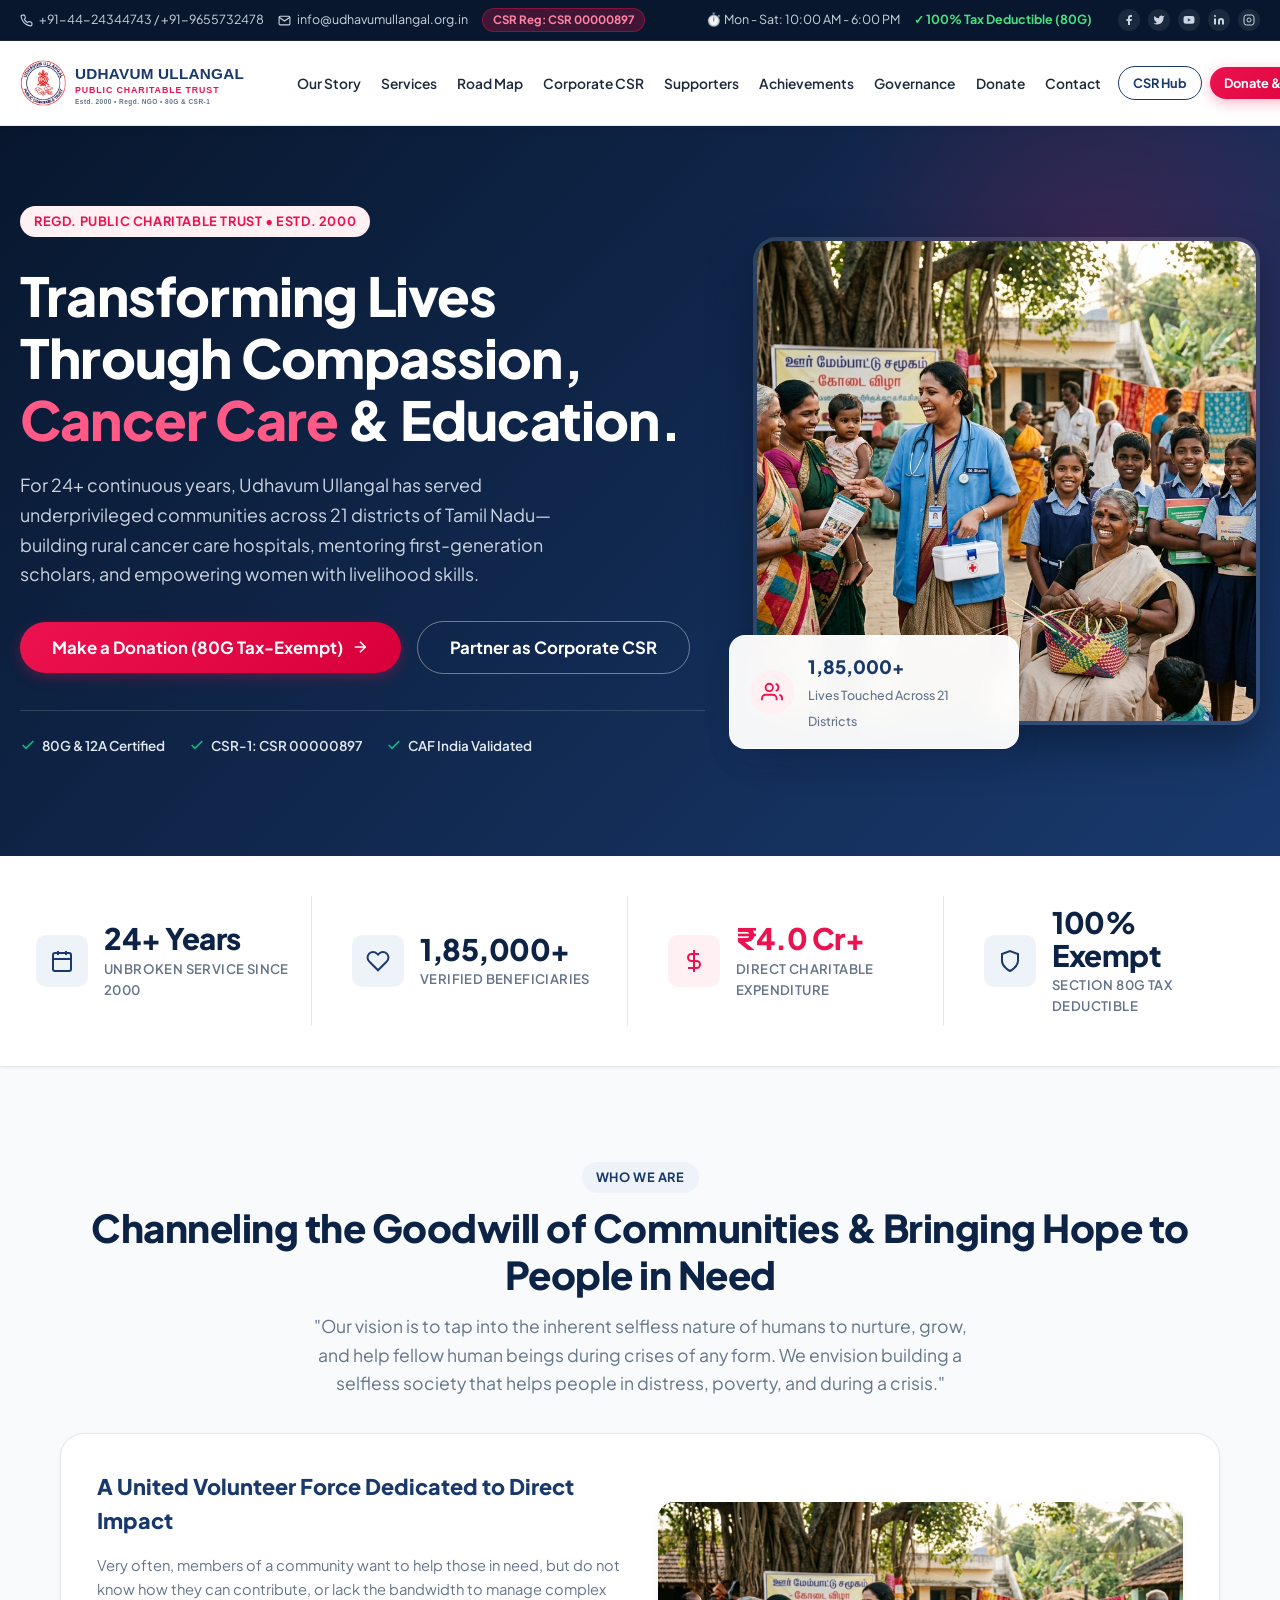
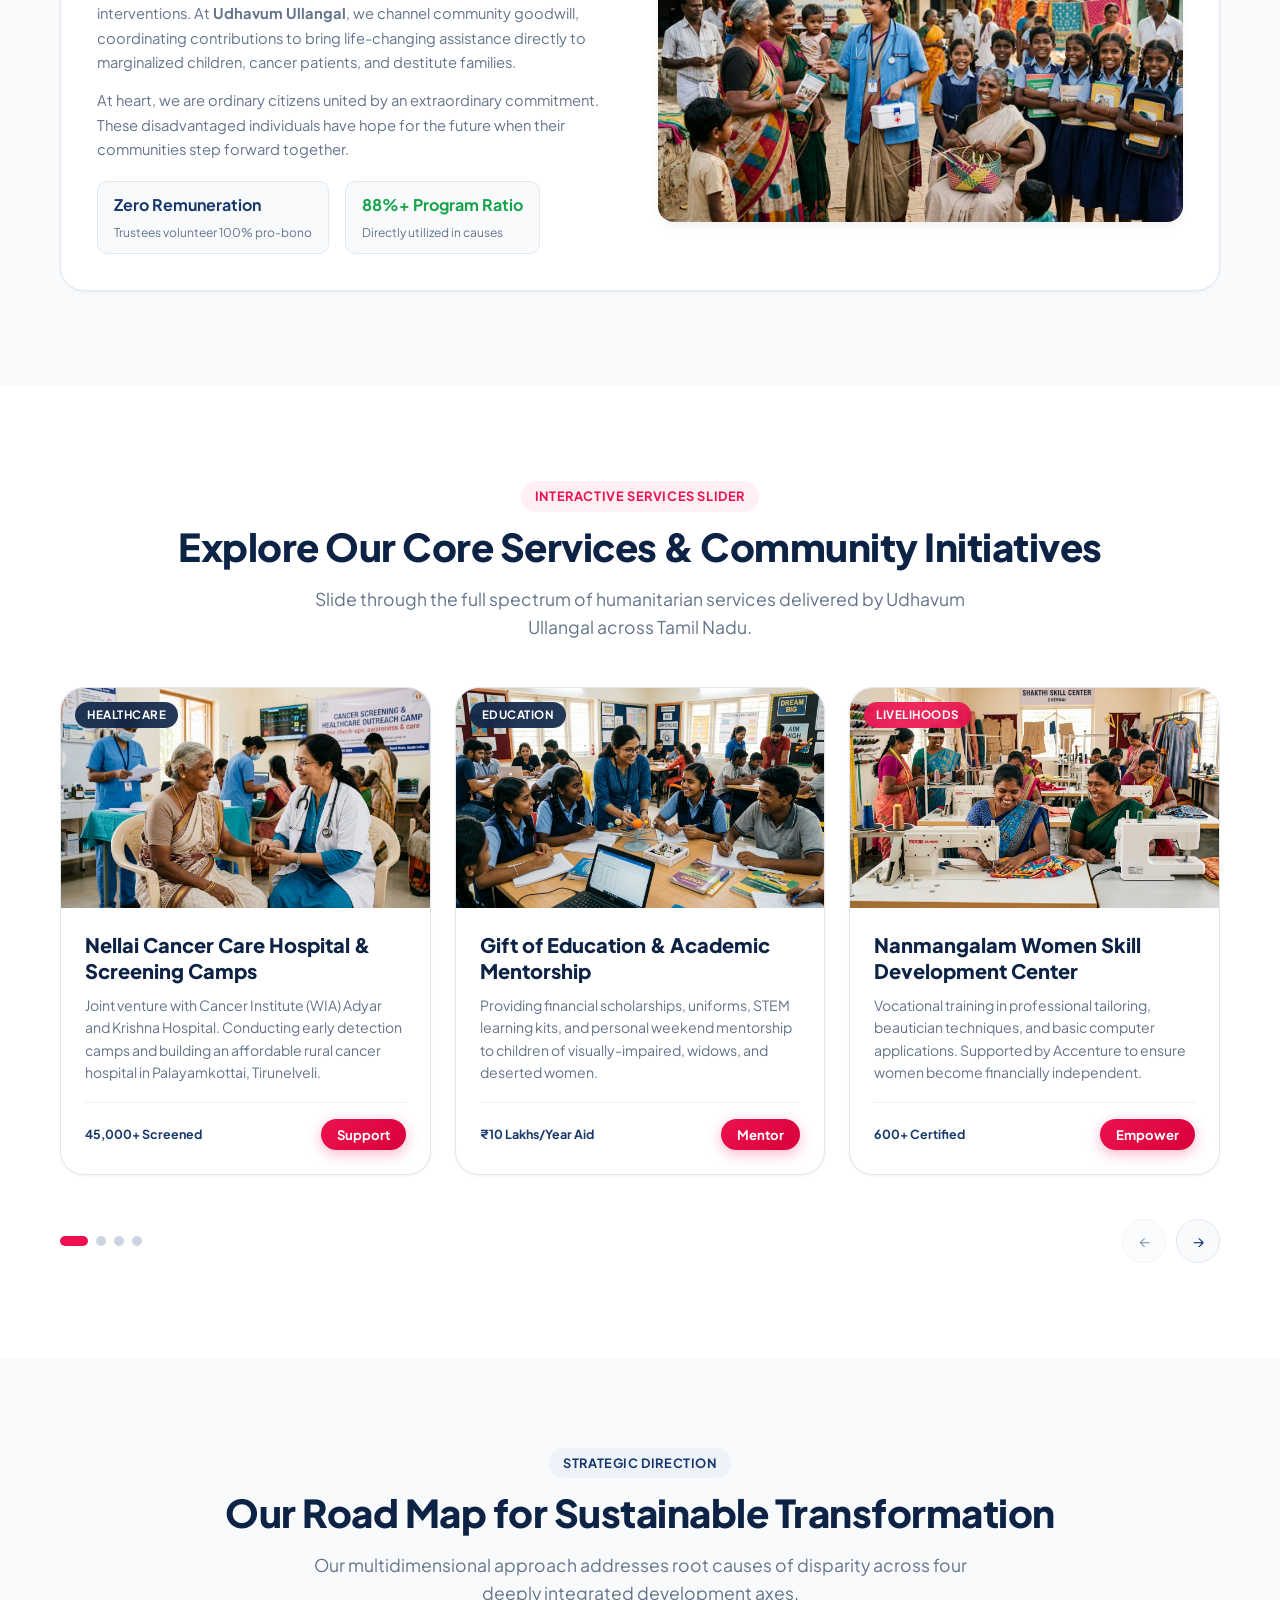
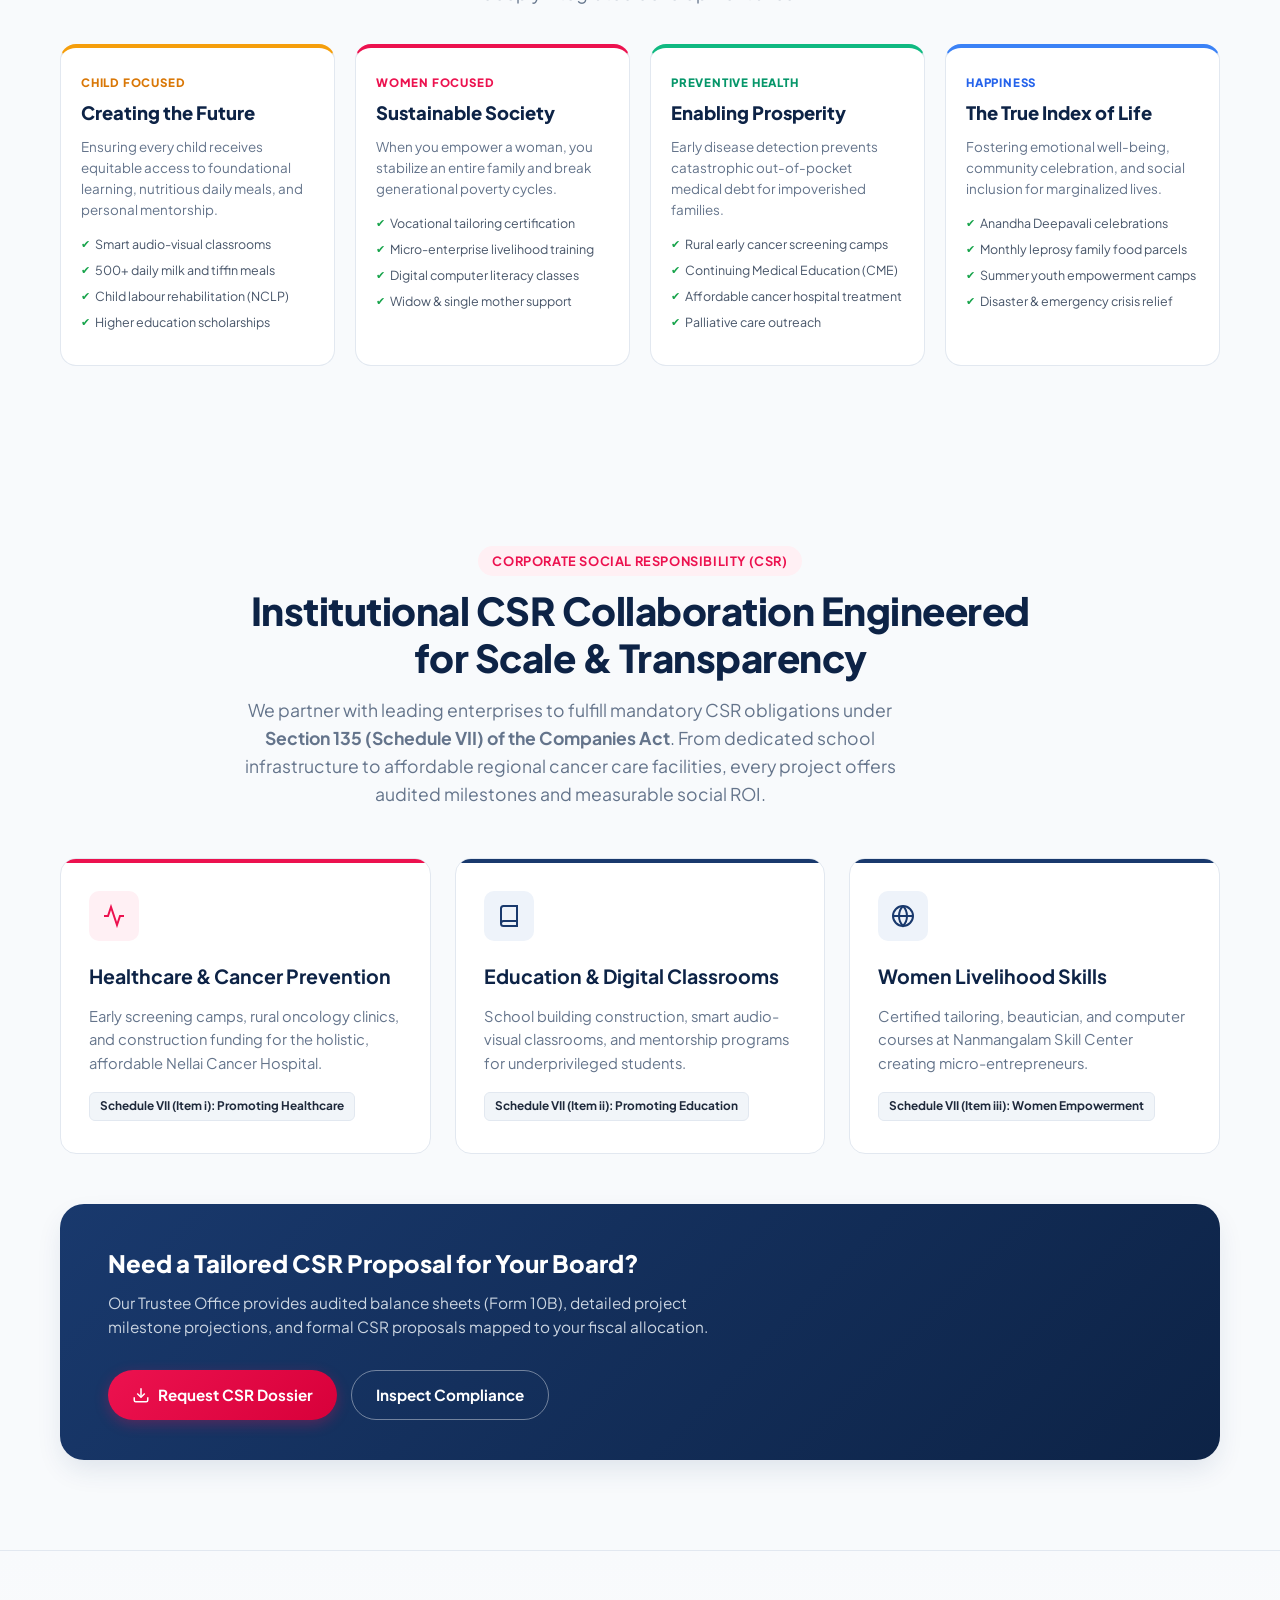
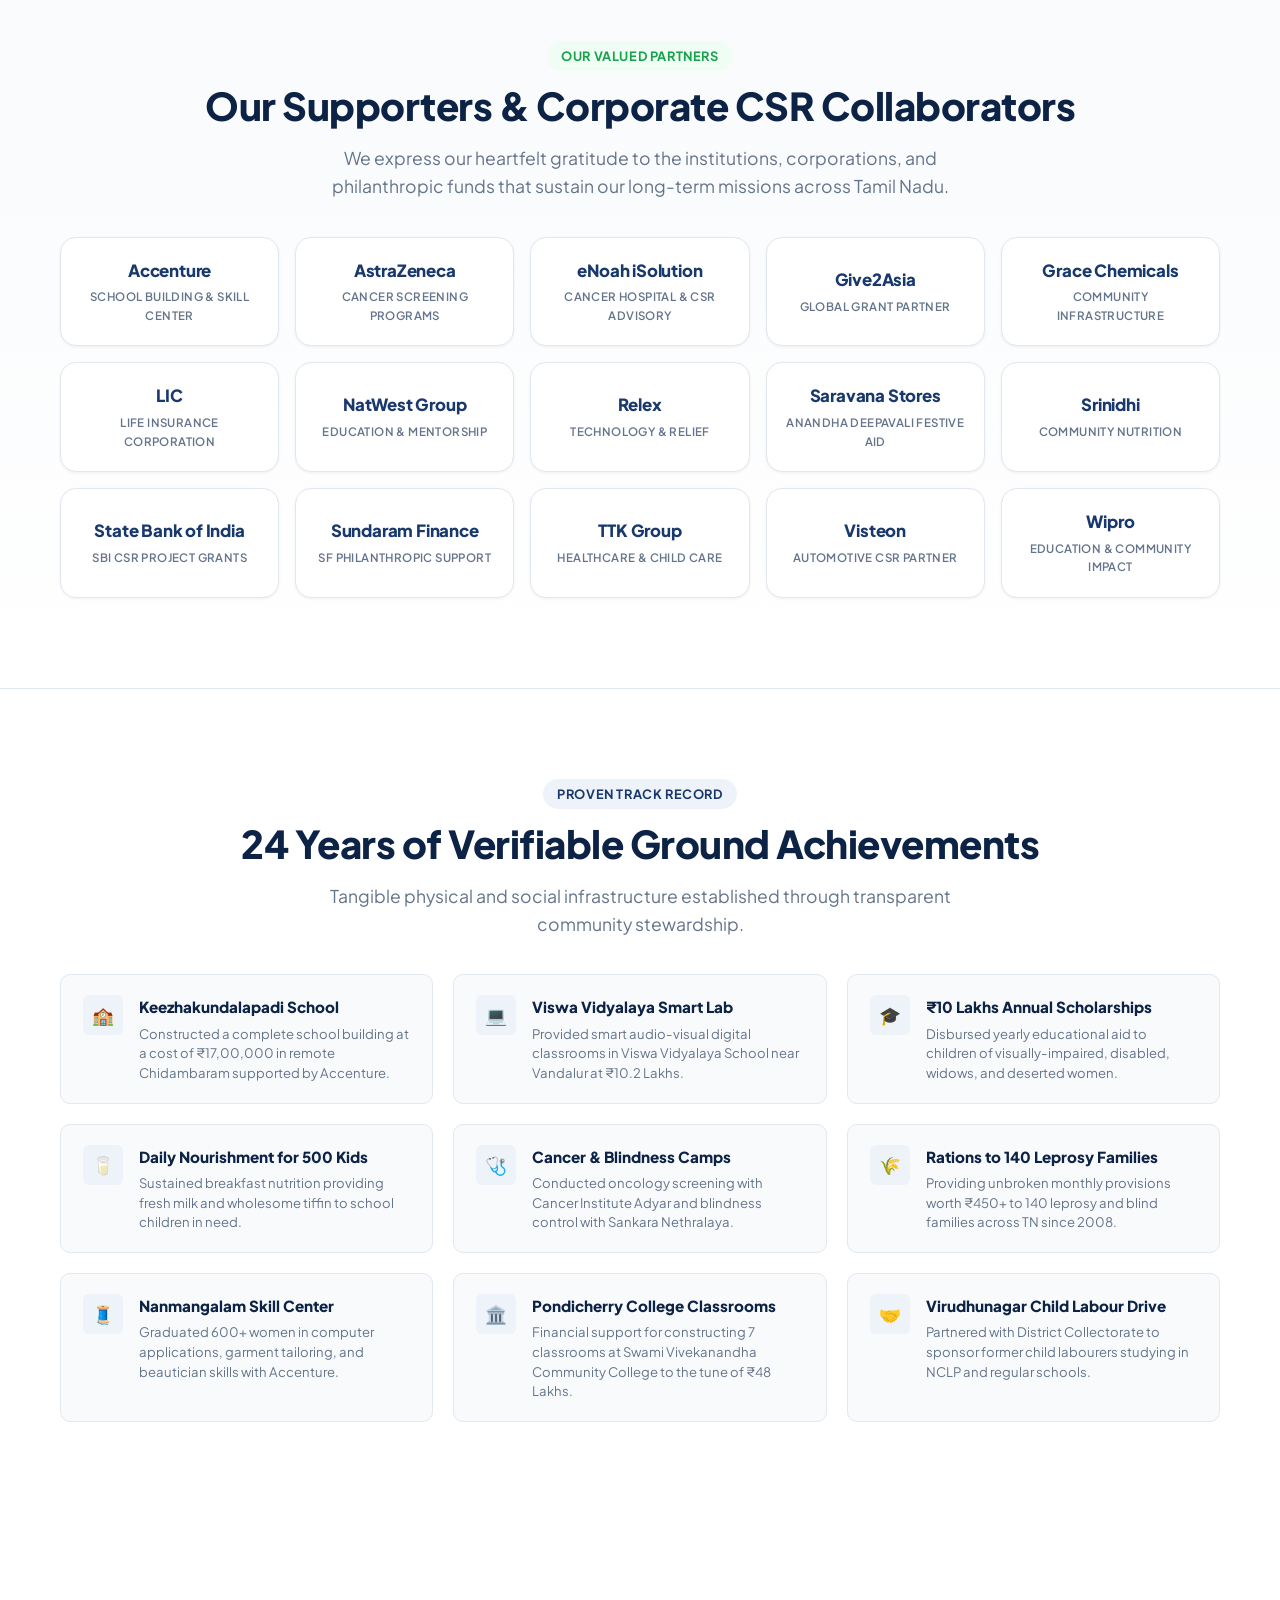
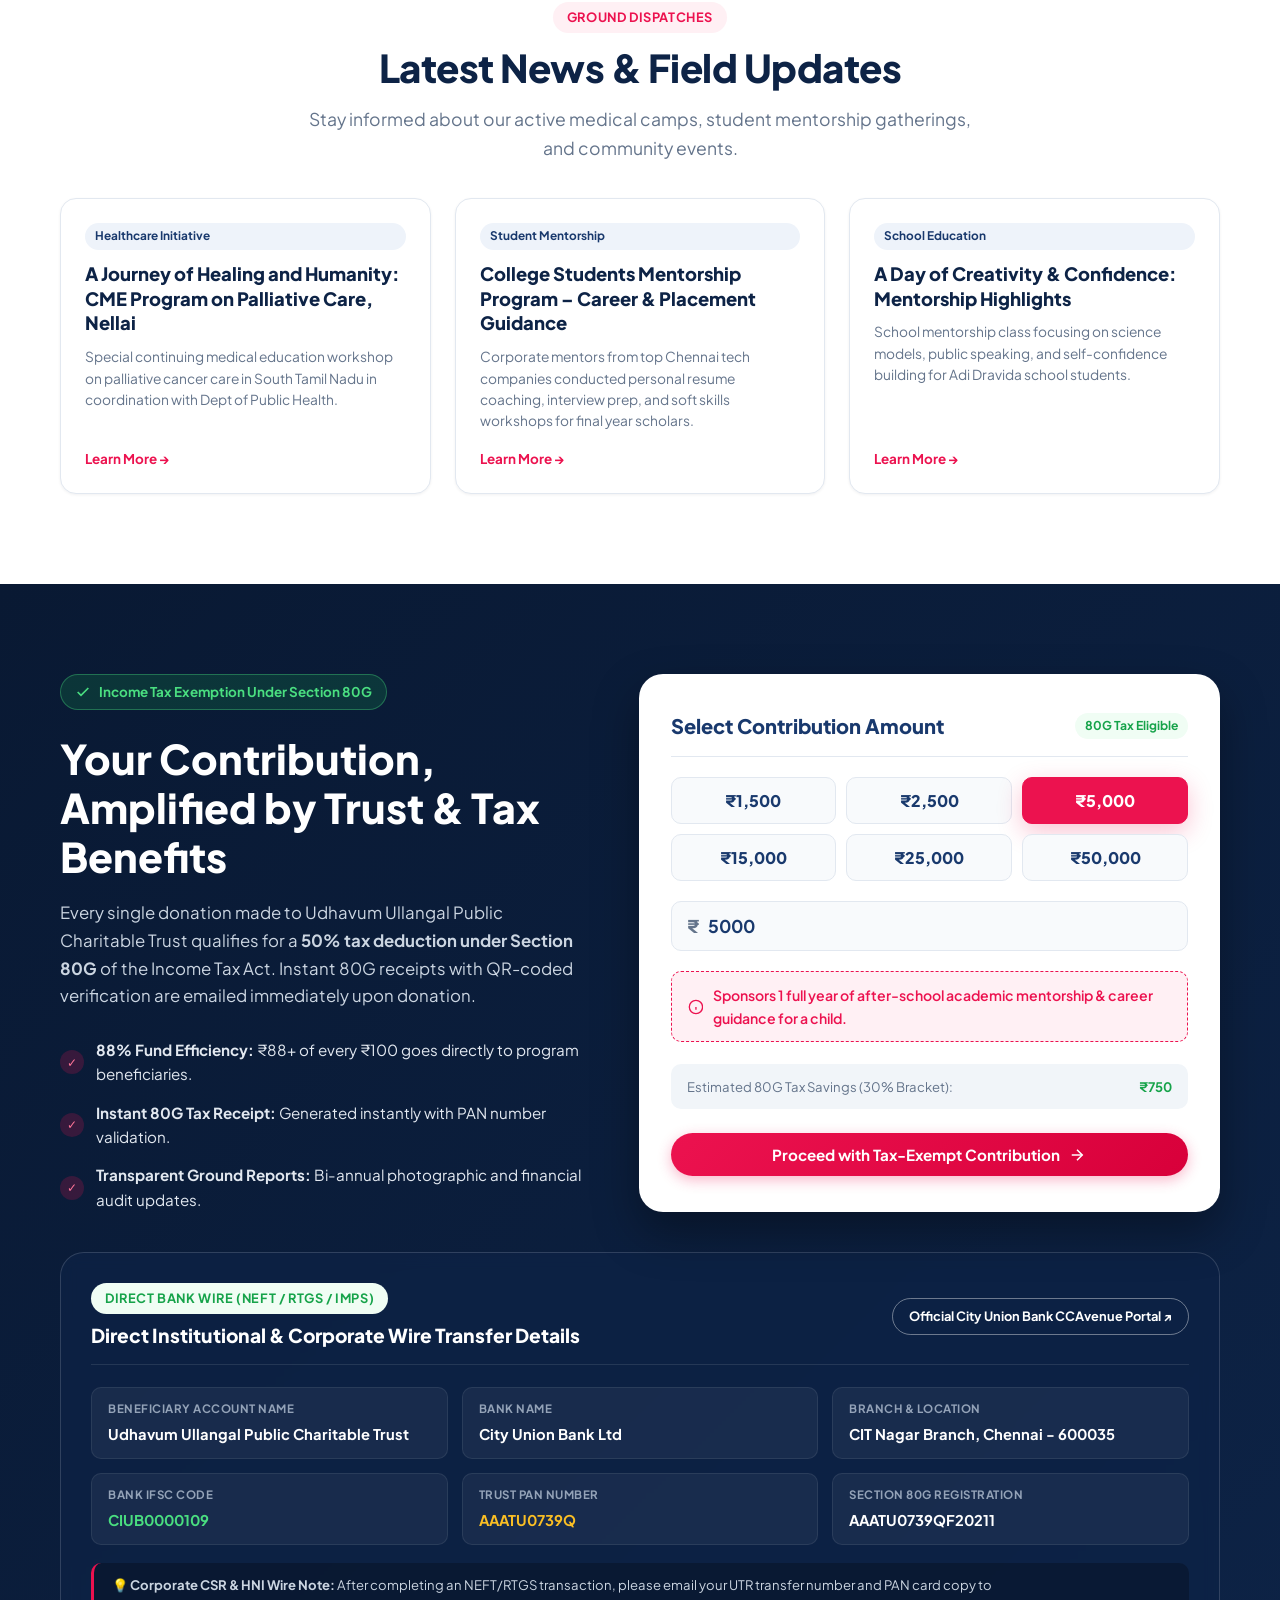
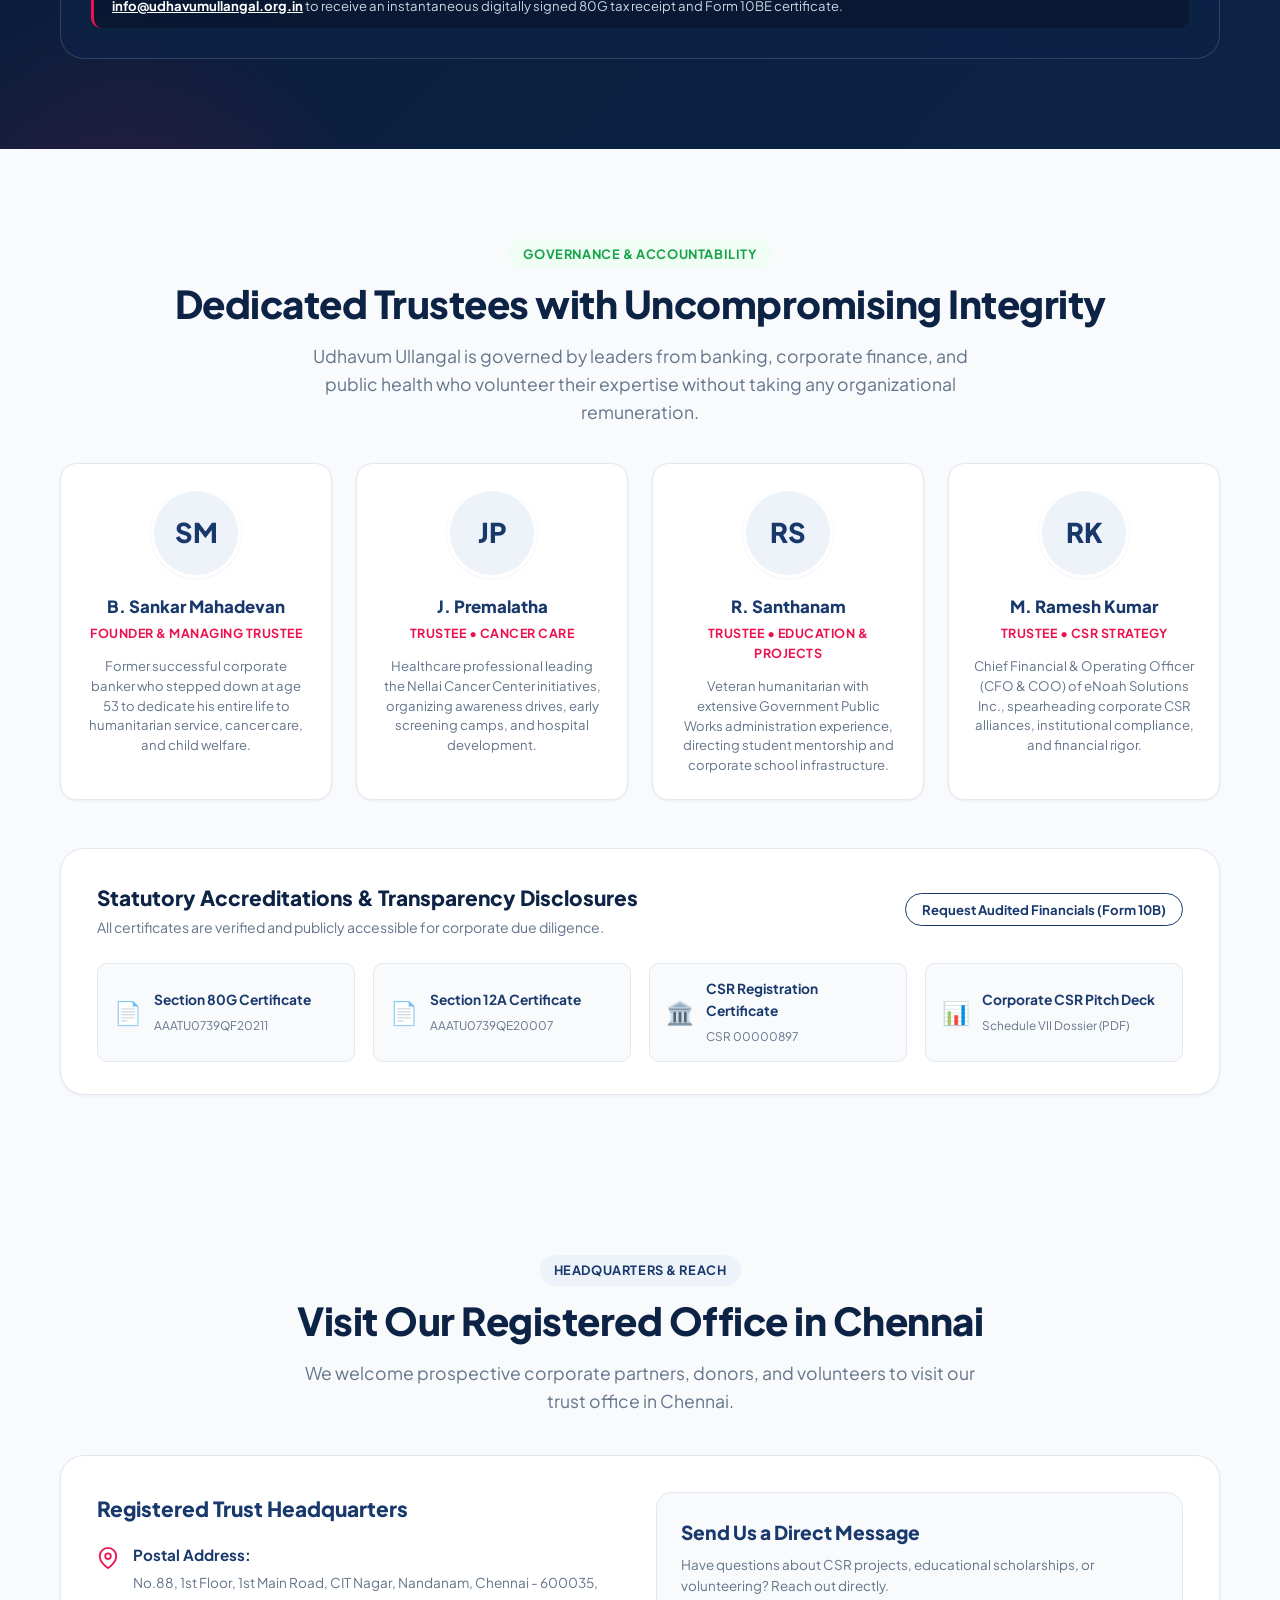
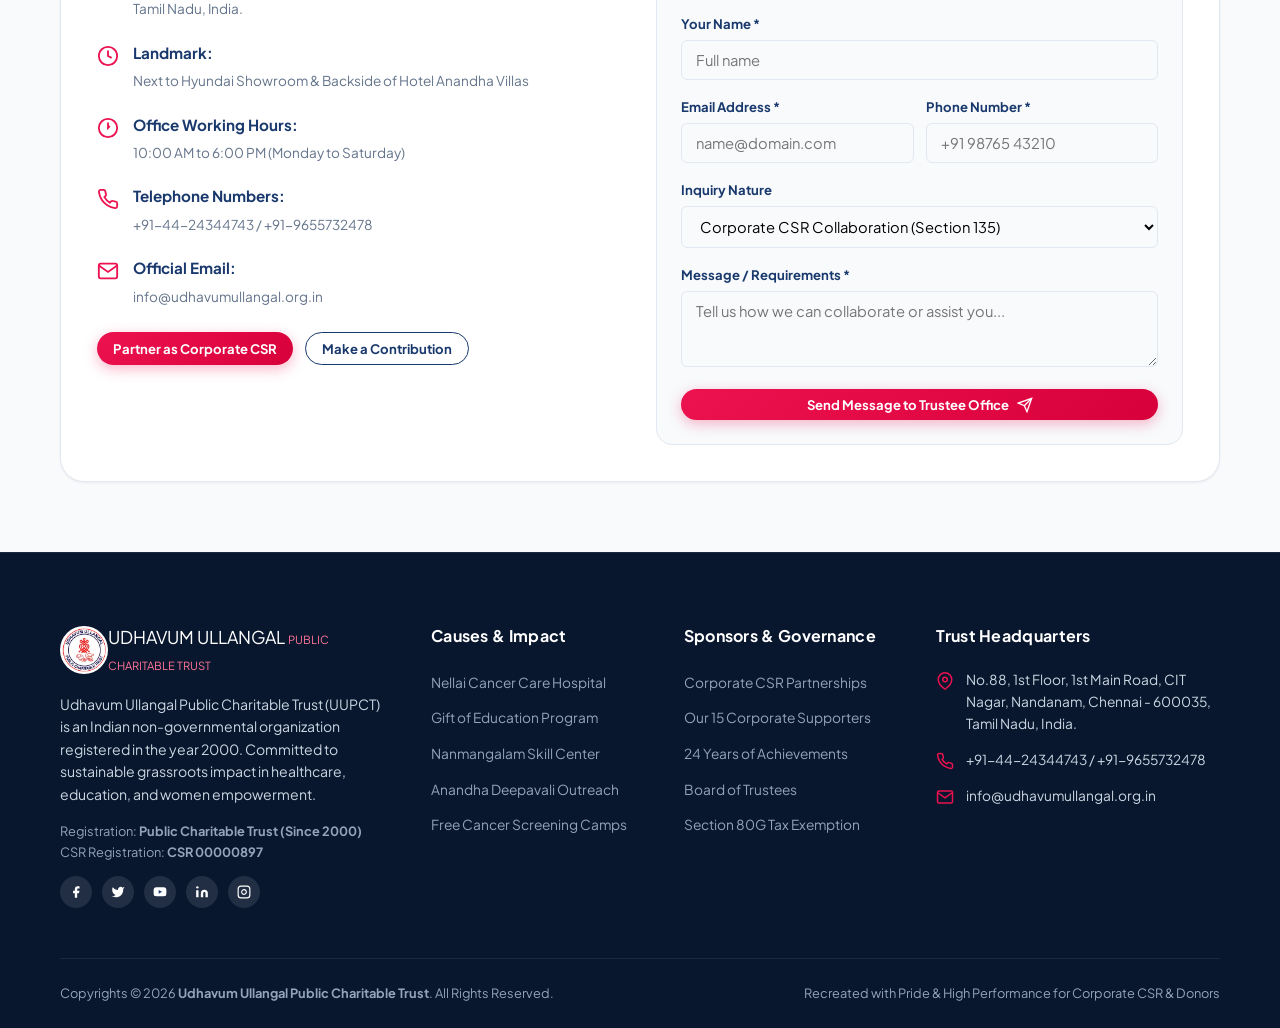
==== index.html @ d176c0d0 "feat: complete modern recreation of Udhavum Ullangal Public Charitable Trust website" ====
<!DOCTYPE html>
<html lang="en">
<head>
  <meta charset="UTF-8">
  <meta name="viewport" content="width=device-width, initial-scale=1.0">
  <title>Udhavum Ullangal Public Charitable Trust | NGO in Chennai, Tamil Nadu</title>
  
  <!-- SEO & Social Meta Tags -->
  <meta name="description" content="Udhavum Ullangal Public Charitable Trust (UUPCT) is a premier registered NGO in Chennai serving since 2000. Supporting affordable cancer care in Tirunelveli, child education mentorship, and women empowerment. 80G & CSR-1 Certified.">
  <meta name="keywords" content="Udhavum Ullangal, NGO Chennai, CSR Tamil Nadu, Nellai Cancer Hospital, 80G tax exemption donation, girl child education, women skill development">
  <meta property="og:title" content="Udhavum Ullangal Public Charitable Trust | Transforming Lives Since 2000">
  <meta property="og:description" content="Dedicated to affordable cancer care, education mentorship, and women empowerment across 21 districts of Tamil Nadu. CSR-1 Reg: CSR 00000897.">
  <meta property="og:image" content="assets/hero.jpg">
  <meta property="og:type" content="website">
  
  <!-- Favicon -->
  <link rel="icon" type="image/webp" href="assets/logo.webp">
  
  <!-- Stylesheets -->
  <link rel="stylesheet" href="css/style.css">
  
  <!-- Schema.org JSON-LD Structured Data for Corporate Due Diligence -->
  <script type="application/ld+json">
  {
    "@context": "https://schema.org",
    "@type": "NGO",
    "name": "Udhavum Ullangal Public Charitable Trust",
    "alternateName": "UUPCT",
    "url": "https://udhavumullangal.org.in",
    "logo": "https://udhavumullangal.org.in/assets/logo.webp",
    "foundingDate": "2000",
    "founder": {
      "@type": "Person",
      "name": "B. Sankar Mahadevan"
    },
    "taxID": "AAATU0739QF20211",
    "description": "Registered public charitable trust in Tamil Nadu enabling affordable cancer care, quality child education, and women empowerment.",
    "address": {
      "@type": "PostalAddress",
      "streetAddress": "No.88, 1st Floor, 1st Main Road, CIT Nagar, Nandanam",
      "addressLocality": "Chennai",
      "addressRegion": "Tamil Nadu",
      "postalCode": "600035",
      "addressCountry": "IN"
    },
    "contactPoint": {
      "@type": "ContactPoint",
      "telephone": "+91-44-24344743",
      "contactType": "general inquiries",
      "areaServed": "IN"
    }
  }
  </script>
</head>
<body>

  <!-- ==========================================================================
       Top Utility Bar
       ========================================================================== -->
  <div class="topbar">
    <div class="container-wide">
      <div class="topbar-left">
        <a href="tel:+914424344743">
          <svg width="13" height="13" viewBox="0 0 24 24" fill="none" stroke="currentColor" stroke-width="2"><path d="M22 16.92v3a2 2 0 0 1-2.18 2 19.79 19.79 0 0 1-8.63-3.07 19.5 19.5 0 0 1-6-6 19.79 19.79 0 0 1-3.07-8.67A2 2 0 0 1 4.11 2h3a2 2 0 0 1 2 1.72 12.84 12.84 0 0 0 .7 2.81 2 2 0 0 1-.45 2.11L8.09 9.91a16 16 0 0 0 6 6l1.27-1.27a2 2 0 0 1 2.11-.45 12.84 12.84 0 0 0 2.81.7A2 2 0 0 1 22 16.92z"></path></svg>
          +91-44-24344743 / +91-9655732478
        </a>
        <a href="mailto:info@udhavumullangal.org.in">
          <svg width="13" height="13" viewBox="0 0 24 24" fill="none" stroke="currentColor" stroke-width="2"><path d="M4 4h16c1.1 0 2 .9 2 2v12c0 1.1-.9 2-2 2H4c-1.1 0-2-.9-2-2V6c0-1.1.9-2 2-2z"></path><polyline points="22,6 12,13 2,6"></polyline></svg>
          info@udhavumullangal.org.in
        </a>
        <span class="topbar-tag">CSR Reg: CSR 00000897</span>
      </div>
      <div class="topbar-right">
        <span>⏱️ Mon - Sat: 10:00 AM - 6:00 PM</span>
        <span class="topbar-tax-badge">✓ 100% Tax Deductible (80G)</span>
        <div class="topbar-socials">
          <a href="https://www.facebook.com/udhavumullangal" target="_blank" rel="noopener" class="topbar-social-link" title="Facebook" aria-label="Facebook">
            <svg width="12" height="12" viewBox="0 0 24 24" fill="currentColor"><path d="M18 2h-3a5 5 0 0 0-5 5v3H7v4h3v8h4v-8h3l1-4h-4V7a1 1 0 0 1 1-1h3z"></path></svg>
          </a>
          <a href="https://twitter.com/udhavumullangal" target="_blank" rel="noopener" class="topbar-social-link" title="Twitter / X" aria-label="Twitter">
            <svg width="12" height="12" viewBox="0 0 24 24" fill="currentColor"><path d="M23 3a10.9 10.9 0 0 1-3.14 1.53 4.48 4.48 0 0 0-7.86 3v1A10.66 10.66 0 0 1 3 4s-4 9 5 13a11.64 11.64 0 0 1-7 2c9 5 20 0 20-11.5a4.5 4.5 0 0 0-.08-.83A7.72 7.72 0 0 0 23 3z"></path></svg>
          </a>
          <a href="https://www.youtube.com/user/UdhavumUllangal" target="_blank" rel="noopener" class="topbar-social-link" title="YouTube" aria-label="YouTube">
            <svg width="12" height="12" viewBox="0 0 24 24" fill="currentColor"><path d="M22.54 6.42a2.78 2.78 0 0 0-1.94-2C18.88 4 12 4 12 4s-6.88 0-8.6.46a2.78 2.78 0 0 0-1.94 2A29 29 0 0 0 1 11.75a29 29 0 0 0 .46 5.33A2.78 2.78 0 0 0 3.4 19c1.72.46 8.6.46 8.6.46s6.88 0 8.6-.46a2.78 2.78 0 0 0 1.94-2 29 29 0 0 0 .46-5.25 29 29 0 0 0-.46-5.33z"></path><polygon points="9.75 15.02 15.5 11.75 9.75 8.48 9.75 15.02" fill="#19396D"></polygon></svg>
          </a>
          <a href="https://www.linkedin.com/company/udhavum-ullangal-public-charitable-trust" target="_blank" rel="noopener" class="topbar-social-link" title="LinkedIn" aria-label="LinkedIn">
            <svg width="12" height="12" viewBox="0 0 24 24" fill="currentColor"><path d="M16 8a6 6 0 0 1 6 6v7h-4v-7a2 2 0 0 0-2-2 2 2 0 0 0-2 2v7h-4v-7a6 6 0 0 1 6-6z"></path><rect x="2" y="9" width="4" height="12"></rect><circle cx="4" cy="4" r="2"></circle></svg>
          </a>
          <a href="https://www.instagram.com/udhavumullangal/" target="_blank" rel="noopener" class="topbar-social-link" title="Instagram" aria-label="Instagram">
            <svg width="12" height="12" viewBox="0 0 24 24" fill="none" stroke="currentColor" stroke-width="2"><rect x="2" y="2" width="20" height="20" rx="5" ry="5"></rect><path d="M16 11.37A4 4 0 1 1 12.63 8 4 4 0 0 1 16 11.37z"></path><line x1="17.5" y1="6.5" x2="17.51" y2="6.5"></line></svg>
          </a>
        </div>
      </div>
    </div>
  </div>

  <!-- ==========================================================================
       Main Header & Sticky Navigation
       ========================================================================== -->
  <header class="main-header" id="mainHeader">
    <div class="container-wide">
      <a href="#" class="brand-logo" title="Udhavum Ullangal Public Charitable Trust">
        <img src="assets/logo.svg" alt="Udhavum Ullangal Public Charitable Trust" class="brand-logo-img" width="280" height="56">
      </a>

      <!-- Desktop & Mobile Navigation -->
      <nav class="nav-menu" id="navMenu" aria-label="Main Navigation">
        <a href="#about" class="nav-link">Our Story</a>
        <a href="#services-slider" class="nav-link">Services</a>
        <a href="#roadmap" class="nav-link">Road Map</a>
        <a href="#csr" class="nav-link">Corporate CSR</a>
        <a href="#supporters" class="nav-link">Supporters</a>
        <a href="#achievements" class="nav-link">Achievements</a>
        <a href="#governance" class="nav-link">Governance</a>
        <a href="#donate" class="nav-link">Donate</a>
        <a href="#contact" class="nav-link">Contact</a>
      </nav>

      <!-- Action Buttons -->
      <div class="header-actions">
        <button class="btn btn-outline-navy btn-sm" onclick="openModal('csrModal')" id="csrHeaderBtn">
          CSR Hub
        </button>
        <button class="btn btn-primary btn-sm" onclick="openModal('donateModal')" id="donateHeaderBtn">
          Donate &amp; Save Tax
        </button>
        <button class="mobile-menu-btn" id="mobileMenuBtn" aria-label="Toggle Navigation Menu">
          <svg width="24" height="24" viewBox="0 0 24 24" fill="none" stroke="currentColor" stroke-width="2"><line x1="3" y1="12" x2="21" y2="12"></line><line x1="3" y1="6" x2="21" y2="6"></line><line x1="3" y1="18" x2="21" y2="18"></line></svg>
        </button>
      </div>
    </div>
  </header>

  <!-- ==========================================================================
       Hero Section
       ========================================================================== -->
  <section class="hero-section" id="hero">
    <div class="container-wide">
      <div class="hero-grid">
        <div class="hero-content">
          <div class="section-badge crimson">
            Regd. Public Charitable Trust • Estd. 2000
          </div>
          <h1>
            Transforming Lives Through Compassion, <span class="highlight">Cancer Care</span> & Education.
          </h1>
          <p class="hero-description">
            For 24+ continuous years, Udhavum Ullangal has served underprivileged communities across 21 districts of Tamil Nadu—building rural cancer care hospitals, mentoring first-generation scholars, and empowering women with livelihood skills.
          </p>

          <div class="hero-actions">
            <button class="btn btn-primary btn-lg" onclick="openModal('donateModal')" id="heroDonateBtn">
              Make a Donation (80G Tax-Exempt)
              <svg width="18" height="18" viewBox="0 0 24 24" fill="none" stroke="currentColor" stroke-width="2"><line x1="5" y1="12" x2="19" y2="12"></line><polyline points="12 5 19 12 12 19"></polyline></svg>
            </button>
            <button class="btn btn-outline-white btn-lg" onclick="openModal('csrModal')" id="heroCsrBtn">
              Partner as Corporate CSR
            </button>
          </div>

          <div class="hero-trust-badges">
            <span>
              <svg width="16" height="16" viewBox="0 0 24 24" fill="none" stroke="currentColor" stroke-width="2.5"><polyline points="20 6 9 17 4 12"></polyline></svg>
              80G & 12A Certified
            </span>
            <span>
              <svg width="16" height="16" viewBox="0 0 24 24" fill="none" stroke="currentColor" stroke-width="2.5"><polyline points="20 6 9 17 4 12"></polyline></svg>
              CSR-1: CSR 00000897
            </span>
            <span>
              <svg width="16" height="16" viewBox="0 0 24 24" fill="none" stroke="currentColor" stroke-width="2.5"><polyline points="20 6 9 17 4 12"></polyline></svg>
              CAF India Validated
            </span>
          </div>
        </div>

        <div class="hero-visual">
          <div class="hero-image-wrapper">
            <img src="assets/hero.jpg" alt="Grassroots community healthcare, student education, and women empowerment in Tamil Nadu" width="600" height="480">
          </div>
          <div class="hero-floating-card">
            <div class="card-icon">
              <svg width="22" height="22" viewBox="0 0 24 24" fill="none" stroke="currentColor" stroke-width="2"><path d="M17 21v-2a4 4 0 0 0-4-4H5a4 4 0 0 0-4 4v2"></path><circle cx="9" cy="7" r="4"></circle><path d="M23 21v-2a4 4 0 0 0-3-3.87"></path><path d="M16 3.13a4 4 0 0 1 0 7.75"></path></svg>
            </div>
            <div class="card-text">
              <strong>1,85,000+</strong>
              <span>Lives Touched Across 21 Districts</span>
            </div>
          </div>
        </div>
      </div>
    </div>
  </section>

  <!-- ==========================================================================
       Credibility & Stats Ribbon
       ========================================================================== -->
  <section class="stats-ribbon" aria-label="Key Trust Achievements">
    <div class="container-wide">
      <div class="stats-grid">
        <div class="stat-item">
          <div class="stat-icon">
            <svg width="24" height="24" viewBox="0 0 24 24" fill="none" stroke="currentColor" stroke-width="2"><rect x="3" y="4" width="18" height="18" rx="2" ry="2"></rect><line x1="16" y1="2" x2="16" y2="6"></line><line x1="8" y1="2" x2="8" y2="6"></line><line x1="3" y1="10" x2="21" y2="10"></line></svg>
          </div>
          <div class="stat-info">
            <div class="stat-number">24+ Years</div>
            <div class="stat-label">Unbroken Service Since 2000</div>
          </div>
        </div>

        <div class="stat-item">
          <div class="stat-icon">
            <svg width="24" height="24" viewBox="0 0 24 24" fill="none" stroke="currentColor" stroke-width="2"><path d="M20.84 4.61a5.5 5.5 0 0 0-7.78 0L12 5.67l-1.06-1.06a5.5 5.5 0 0 0-7.78 7.78l1.06 1.06L12 21.23l7.78-7.78 1.06-1.06a5.5 5.5 0 0 0 0-7.78z"></path></svg>
          </div>
          <div class="stat-info">
            <div class="stat-number">1,85,000+</div>
            <div class="stat-label">Verified Beneficiaries</div>
          </div>
        </div>

        <div class="stat-item accent">
          <div class="stat-icon">
            <svg width="24" height="24" viewBox="0 0 24 24" fill="none" stroke="currentColor" stroke-width="2"><line x1="12" y1="1" x2="12" y2="23"></line><path d="M17 5H9.5a3.5 3.5 0 0 0 0 7h5a3.5 3.5 0 0 1 0 7H6"></path></svg>
          </div>
          <div class="stat-info">
            <div class="stat-number">₹4.0 Cr+</div>
            <div class="stat-label">Direct Charitable Expenditure</div>
          </div>
        </div>

        <div class="stat-item">
          <div class="stat-icon">
            <svg width="24" height="24" viewBox="0 0 24 24" fill="none" stroke="currentColor" stroke-width="2"><path d="M12 22s8-4 8-10V5l-8-3-8 3v7c0 6 8 10 8 10z"></path></svg>
          </div>
          <div class="stat-info">
            <div class="stat-number">100% Exempt</div>
            <div class="stat-label">Section 80G Tax Deductible</div>
          </div>
        </div>
      </div>
    </div>
  </section>

  <!-- ==========================================================================
       Who We Are & Vision Section (Authentic UUPCT Story)
       ========================================================================== -->
  <section class="programs-section" id="about" style="background-color: var(--bg-light);">
    <div class="container">
      <div class="text-center">
        <div class="section-badge">Who We Are</div>
        <h2 class="section-title">Channeling the Goodwill of Communities & Bringing Hope to People in Need</h2>
        <p class="section-subtitle">
          "Our vision is to tap into the inherent selfless nature of humans to nurture, grow, and help fellow human beings during crises of any form. We envision building a selfless society that helps people in distress, poverty, and during a crisis."
        </p>
      </div>

      <div style="background:var(--bg-white); border:1px solid var(--border-color); border-radius:var(--radius-xl); padding:36px; box-shadow:var(--shadow-sm); display:grid; grid-template-columns:1fr 1fr; gap:36px; align-items:center;">
        <div>
          <h3 style="font-size:1.35rem; font-weight:800; color:var(--primary-navy); margin-bottom:14px;">A United Volunteer Force Dedicated to Direct Impact</h3>
          <p style="font-size:0.92rem; color:var(--text-muted); line-height:1.65; margin-bottom:14px;">
            Very often, members of a community want to help those in need, but do not know how they can contribute, or lack the bandwidth to manage complex interventions. At <strong>Udhavum Ullangal</strong>, we channel community goodwill, coordinating contributions to bring life-changing assistance directly to marginalized children, cancer patients, and destitute families.
          </p>
          <p style="font-size:0.92rem; color:var(--text-muted); line-height:1.65; margin-bottom:20px;">
            At heart, we are ordinary citizens united by an extraordinary commitment. These disadvantaged individuals have hope for the future when their communities step forward together.
          </p>
          <div style="display:flex; gap:16px; flex-wrap:wrap;">
            <div style="background:var(--bg-light); border:1px solid var(--border-color); border-radius:var(--radius-md); padding:10px 16px;">
              <strong style="color:var(--primary-navy); font-size:1rem; display:block;">Zero Remuneration</strong>
              <span style="font-size:0.75rem; color:var(--text-muted);">Trustees volunteer 100% pro-bono</span>
            </div>
            <div style="background:var(--bg-light); border:1px solid var(--border-color); border-radius:var(--radius-md); padding:10px 16px;">
              <strong style="color:var(--color-success); font-size:1rem; display:block;">88%+ Program Ratio</strong>
              <span style="font-size:0.75rem; color:var(--text-muted);">Directly utilized in causes</span>
            </div>
          </div>
        </div>
        <div style="border-radius:var(--radius-lg); overflow:hidden; box-shadow:var(--shadow-md);">
          <img src="assets/hero.jpg" alt="Udhavum Ullangal team and community volunteers" style="width:100%; height:320px; object-fit:cover;">
        </div>
      </div>
    </div>
  </section>

  <!-- ==========================================================================
       Interactive Services Slider (Requested: "our servie slide")
       ========================================================================== -->
  <section class="services-slider-section" id="services-slider">
    <div class="container">
      <div class="text-center">
        <div class="section-badge crimson">Interactive Services Slider</div>
        <h2 class="section-title">Explore Our Core Services & Community Initiatives</h2>
        <p class="section-subtitle">
          Slide through the full spectrum of humanitarian services delivered by Udhavum Ullangal across Tamil Nadu.
        </p>
      </div>

      <div class="services-carousel-wrapper">
        <div class="services-carousel-track" id="servicesTrack">
          <!-- Slide 1: Cancer Care & Hospital -->
          <div class="service-slide">
            <div class="service-slide-image">
              <img src="assets/cancer_care.jpg" alt="Cancer screening camp and medical care" width="380" height="220">
              <span class="service-slide-badge">Healthcare</span>
            </div>
            <div class="service-slide-body">
              <h3>Nellai Cancer Care Hospital & Screening Camps</h3>
              <p>Joint venture with Cancer Institute (WIA) Adyar and Krishna Hospital. Conducting early detection camps and building an affordable rural cancer hospital in Palayamkottai, Tirunelveli.</p>
              <div class="service-slide-footer">
                <span style="font-size:0.78rem; font-weight:700; color:var(--primary-navy);">45,000+ Screened</span>
                <button class="btn btn-primary btn-sm" onclick="openModal('donateModal')">Support</button>
              </div>
            </div>
          </div>

          <!-- Slide 2: Education & Mentorship -->
          <div class="service-slide">
            <div class="service-slide-image">
              <img src="assets/education.jpg" alt="Student education mentorship program" width="380" height="220">
              <span class="service-slide-badge">Education</span>
            </div>
            <div class="service-slide-body">
              <h3>Gift of Education & Academic Mentorship</h3>
              <p>Providing financial scholarships, uniforms, STEM learning kits, and personal weekend mentorship to children of visually-impaired, widows, and deserted women.</p>
              <div class="service-slide-footer">
                <span style="font-size:0.78rem; font-weight:700; color:var(--primary-navy);">₹10 Lakhs/Year Aid</span>
                <button class="btn btn-primary btn-sm" onclick="openModal('donateModal')">Mentor</button>
              </div>
            </div>
          </div>

          <!-- Slide 3: Women Skill Center -->
          <div class="service-slide">
            <div class="service-slide-image">
              <img src="assets/women_empowerment.jpg" alt="Women vocational skill center" width="380" height="220">
              <span class="service-slide-badge pink">Livelihoods</span>
            </div>
            <div class="service-slide-body">
              <h3>Nanmangalam Women Skill Development Center</h3>
              <p>Vocational training in professional tailoring, beautician techniques, and basic computer applications. Supported by Accenture to ensure women become financially independent.</p>
              <div class="service-slide-footer">
                <span style="font-size:0.78rem; font-weight:700; color:var(--primary-navy);">600+ Certified</span>
                <button class="btn btn-primary btn-sm" onclick="openModal('donateModal')">Empower</button>
              </div>
            </div>
          </div>

          <!-- Slide 4: Anandha Deepavali -->
          <div class="service-slide">
            <div class="service-slide-image">
              <img src="assets/anandha_deepavali.jpg" alt="Anandha Deepavali celebration for orphanages" width="380" height="220">
              <span class="service-slide-badge">Festival Care</span>
            </div>
            <div class="service-slide-body">
              <h3>Anandha Deepavali: 26 Years of Festival Joy</h3>
              <p>Bringing children from 20+ orphanages and special homes under one roof. Providing custom-fit new clothes, delicious festival meals, and full-day entertainment for over 26 years.</p>
              <div class="service-slide-footer">
                <span style="font-size:0.78rem; font-weight:700; color:var(--primary-navy);">2,000+ Kids Yearly</span>
                <button class="btn btn-primary btn-sm" onclick="openModal('donateModal')">Donate</button>
              </div>
            </div>
          </div>

          <!-- Slide 5: Leprosy & Differently Abled Welfare -->
          <div class="service-slide">
            <div class="service-slide-image">
              <img src="assets/hero.jpg" alt="Monthly provisions to leprosy affected families" width="380" height="220">
              <span class="service-slide-badge">Social Inclusion</span>
            </div>
            <div class="service-slide-body">
              <h3>Monthly Provisions for Leprosy & Blind Families</h3>
              <p>Unbroken monthly supply of nutritious food grains and health provisions to 140+ families of leprosy-affected persons and visually-impaired individuals across Tamil Nadu since 2008.</p>
              <div class="service-slide-footer">
                <span style="font-size:0.78rem; font-weight:700; color:var(--primary-navy);">140 Families/Mo</span>
                <button class="btn btn-primary btn-sm" onclick="openModal('donateModal')">Provide</button>
              </div>
            </div>
          </div>

          <!-- Slide 6: School Infrastructure -->
          <div class="service-slide">
            <div class="service-slide-image">
              <img src="assets/education.jpg" alt="School building and smart classrooms" width="380" height="220">
              <span class="service-slide-badge">Infrastructure</span>
            </div>
            <div class="service-slide-body">
              <h3>Rural School Classrooms & Smart Labs</h3>
              <p>Constructed schools in remote villages including Keezhakundalapadi (Accenture), 7 college classrooms in Pondicherry, smart audio-visual learning labs, and modern sanitation blocks.</p>
              <div class="service-slide-footer">
                <span style="font-size:0.78rem; font-weight:700; color:var(--primary-navy);">15+ Schools</span>
                <button class="btn btn-primary btn-sm" onclick="openModal('csrModal')">Partner</button>
              </div>
            </div>
          </div>
        </div>
      </div>

      <!-- Slider Controls -->
      <div class="slider-nav-controls">
        <div class="slider-dots" id="servicesDots"></div>
        <div class="slider-arrows">
          <button class="slider-arrow-btn" id="prevServiceBtn" aria-label="Previous Slide">←</button>
          <button class="slider-arrow-btn" id="nextServiceBtn" aria-label="Next Slide">→</button>
        </div>
      </div>
    </div>
  </section>

  <!-- ==========================================================================
       Our Road Map (The 4 Strategic Pathways from Original Site)
       ========================================================================== -->
  <section class="roadmap-section" id="roadmap">
    <div class="container">
      <div class="text-center">
        <div class="section-badge">Strategic Direction</div>
        <h2 class="section-title">Our Road Map for Sustainable Transformation</h2>
        <p class="section-subtitle">
          Our multidimensional approach addresses root causes of disparity across four deeply integrated development axes.
        </p>
      </div>

      <div class="roadmap-grid">
        <div class="roadmap-card c-1">
          <span class="roadmap-tag">Child Focused</span>
          <h3>Creating the Future</h3>
          <p>Ensuring every child receives equitable access to foundational learning, nutritious daily meals, and personal mentorship.</p>
          <ul>
            <li>Smart audio-visual classrooms</li>
            <li>500+ daily milk and tiffin meals</li>
            <li>Child labour rehabilitation (NCLP)</li>
            <li>Higher education scholarships</li>
          </ul>
        </div>

        <div class="roadmap-card c-2">
          <span class="roadmap-tag">Women Focused</span>
          <h3>Sustainable Society</h3>
          <p>When you empower a woman, you stabilize an entire family and break generational poverty cycles.</p>
          <ul>
            <li>Vocational tailoring certification</li>
            <li>Micro-enterprise livelihood training</li>
            <li>Digital computer literacy classes</li>
            <li>Widow & single mother support</li>
          </ul>
        </div>

        <div class="roadmap-card c-3">
          <span class="roadmap-tag">Preventive Health</span>
          <h3>Enabling Prosperity</h3>
          <p>Early disease detection prevents catastrophic out-of-pocket medical debt for impoverished families.</p>
          <ul>
            <li>Rural early cancer screening camps</li>
            <li>Continuing Medical Education (CME)</li>
            <li>Affordable cancer hospital treatment</li>
            <li>Palliative care outreach</li>
          </ul>
        </div>

        <div class="roadmap-card c-4">
          <span class="roadmap-tag">Happiness</span>
          <h3>The True Index of Life</h3>
          <p>Fostering emotional well-being, community celebration, and social inclusion for marginalized lives.</p>
          <ul>
            <li>Anandha Deepavali celebrations</li>
            <li>Monthly leprosy family food parcels</li>
            <li>Summer youth empowerment camps</li>
            <li>Disaster & emergency crisis relief</li>
          </ul>
        </div>
      </div>
    </div>
  </section>

  <!-- ==========================================================================
       Corporate CSR Partnership Hub (Section 135 & Schedule VII)
       ========================================================================== -->
  <section class="csr-section" id="csr">
    <div class="container">
      <div class="csr-header-wrapper">
        <div class="section-badge crimson">Corporate Social Responsibility (CSR)</div>
        <h2 class="section-title">Institutional CSR Collaboration Engineered for Scale & Transparency</h2>
        <p class="section-subtitle">
          We partner with leading enterprises to fulfill mandatory CSR obligations under <strong>Section 135 (Schedule VII) of the Companies Act</strong>. From dedicated school infrastructure to affordable regional cancer care facilities, every project offers audited milestones and measurable social ROI.
        </p>
      </div>

      <div class="csr-feature-grid">
        <div class="csr-feature-card highlight">
          <div class="csr-icon-wrap">
            <svg width="24" height="24" viewBox="0 0 24 24" fill="none" stroke="currentColor" stroke-width="2"><path d="M22 12h-4l-3 9L9 3l-3 9H2"></path></svg>
          </div>
          <h3>Healthcare & Cancer Prevention</h3>
          <p>Early screening camps, rural oncology clinics, and construction funding for the holistic, affordable Nellai Cancer Hospital.</p>
          <span class="sched-badge">Schedule VII (Item i): Promoting Healthcare</span>
        </div>

        <div class="csr-feature-card">
          <div class="csr-icon-wrap">
            <svg width="24" height="24" viewBox="0 0 24 24" fill="none" stroke="currentColor" stroke-width="2"><path d="M4 19.5A2.5 2.5 0 0 1 6.5 17H20"></path><path d="M6.5 2H20v20H6.5A2.5 2.5 0 0 1 4 19.5v-15A2.5 2.5 0 0 1 6.5 2z"></path></svg>
          </div>
          <h3>Education & Digital Classrooms</h3>
          <p>School building construction, smart audio-visual classrooms, and mentorship programs for underprivileged students.</p>
          <span class="sched-badge">Schedule VII (Item ii): Promoting Education</span>
        </div>

        <div class="csr-feature-card">
          <div class="csr-icon-wrap">
            <svg width="24" height="24" viewBox="0 0 24 24" fill="none" stroke="currentColor" stroke-width="2"><circle cx="12" cy="12" r="10"></circle><path d="M12 2a14.5 14.5 0 0 0 0 20 14.5 14.5 0 0 0 0-20"></path><path d="M2 12h20"></path></svg>
          </div>
          <h3>Women Livelihood Skills</h3>
          <p>Certified tailoring, beautician, and computer courses at Nanmangalam Skill Center creating micro-entrepreneurs.</p>
          <span class="sched-badge">Schedule VII (Item iii): Women Empowerment</span>
        </div>
      </div>

      <!-- CSR Action Box -->
      <div class="csr-cta-box">
        <div class="csr-cta-content">
          <h3>Need a Tailored CSR Proposal for Your Board?</h3>
          <p>Our Trustee Office provides audited balance sheets (Form 10B), detailed project milestone projections, and formal CSR proposals mapped to your fiscal allocation.</p>
        </div>
        <div class="csr-cta-actions">
          <button class="btn btn-primary" onclick="openModal('csrModal')" id="downloadCsrDeckBtn">
            <svg width="18" height="18" viewBox="0 0 24 24" fill="none" stroke="currentColor" stroke-width="2"><path d="M21 15v4a2 2 0 0 1-2 2H5a2 2 0 0 1-2-2v-4"></path><polyline points="7 10 12 15 17 10"></polyline><line x1="12" y1="15" x2="12" y2="3"></line></svg>
            Request CSR Dossier
          </button>
          <a href="#governance" class="btn btn-outline-white">
            Inspect Compliance
          </a>
        </div>
      </div>
    </div>
  </section>

  <!-- ==========================================================================
       Our Supporters & Corporate Partners (ALL 15 Original Partners)
       ========================================================================== -->
  <section class="supporters-section" id="supporters">
    <div class="container">
      <div class="text-center">
        <div class="section-badge success">Our Valued Partners</div>
        <h2 class="section-title">Our Supporters & Corporate CSR Collaborators</h2>
        <p class="section-subtitle">
          We express our heartfelt gratitude to the institutions, corporations, and philanthropic funds that sustain our long-term missions across Tamil Nadu.
        </p>
      </div>

      <div class="supporters-grid-15">
        <div class="supporter-badge-card">
          <div class="partner-name">Accenture</div>
          <div class="partner-note">School Building & Skill Center</div>
        </div>
        <div class="supporter-badge-card">
          <div class="partner-name">AstraZeneca</div>
          <div class="partner-note">Cancer Screening Programs</div>
        </div>
        <div class="supporter-badge-card">
          <div class="partner-name">eNoah iSolution</div>
          <div class="partner-note">Cancer Hospital & CSR Advisory</div>
        </div>
        <div class="supporter-badge-card">
          <div class="partner-name">Give2Asia</div>
          <div class="partner-note">Global Grant Partner</div>
        </div>
        <div class="supporter-badge-card">
          <div class="partner-name">Grace Chemicals</div>
          <div class="partner-note">Community Infrastructure</div>
        </div>
        <div class="supporter-badge-card">
          <div class="partner-name">LIC</div>
          <div class="partner-note">Life Insurance Corporation</div>
        </div>
        <div class="supporter-badge-card">
          <div class="partner-name">NatWest Group</div>
          <div class="partner-note">Education & Mentorship</div>
        </div>
        <div class="supporter-badge-card">
          <div class="partner-name">Relex</div>
          <div class="partner-note">Technology & Relief</div>
        </div>
        <div class="supporter-badge-card">
          <div class="partner-name">Saravana Stores</div>
          <div class="partner-note">Anandha Deepavali Festive Aid</div>
        </div>
        <div class="supporter-badge-card">
          <div class="partner-name">Srinidhi</div>
          <div class="partner-note">Community Nutrition</div>
        </div>
        <div class="supporter-badge-card">
          <div class="partner-name">State Bank of India</div>
          <div class="partner-note">SBI CSR Project Grants</div>
        </div>
        <div class="supporter-badge-card">
          <div class="partner-name">Sundaram Finance</div>
          <div class="partner-note">SF Philanthropic Support</div>
        </div>
        <div class="supporter-badge-card">
          <div class="partner-name">TTK Group</div>
          <div class="partner-note">Healthcare & Child Care</div>
        </div>
        <div class="supporter-badge-card">
          <div class="partner-name">Visteon</div>
          <div class="partner-note">Automotive CSR Partner</div>
        </div>
        <div class="supporter-badge-card">
          <div class="partner-name">Wipro</div>
          <div class="partner-note">Education & Community Impact</div>
        </div>
      </div>
    </div>
  </section>

  <!-- ==========================================================================
       Historical Achievements & Key Milestones
       ========================================================================== -->
  <section class="achievements-section" id="achievements">
    <div class="container">
      <div class="text-center">
        <div class="section-badge">Proven Track Record</div>
        <h2 class="section-title">24 Years of Verifiable Ground Achievements</h2>
        <p class="section-subtitle">
          Tangible physical and social infrastructure established through transparent community stewardship.
        </p>
      </div>

      <div class="achievements-grid">
        <div class="achievement-card">
          <div class="achievement-icon">🏫</div>
          <div class="achievement-content">
            <h4>Keezhakundalapadi School</h4>
            <p>Constructed a complete school building at a cost of ₹17,00,000 in remote Chidambaram supported by Accenture.</p>
          </div>
        </div>

        <div class="achievement-card">
          <div class="achievement-icon">💻</div>
          <div class="achievement-content">
            <h4>Viswa Vidyalaya Smart Lab</h4>
            <p>Provided smart audio-visual digital classrooms in Viswa Vidyalaya School near Vandalur at ₹10.2 Lakhs.</p>
          </div>
        </div>

        <div class="achievement-card">
          <div class="achievement-icon">🎓</div>
          <div class="achievement-content">
            <h4>₹10 Lakhs Annual Scholarships</h4>
            <p>Disbursed yearly educational aid to children of visually-impaired, disabled, widows, and deserted women.</p>
          </div>
        </div>

        <div class="achievement-card">
          <div class="achievement-icon">🥛</div>
          <div class="achievement-content">
            <h4>Daily Nourishment for 500 Kids</h4>
            <p>Sustained breakfast nutrition providing fresh milk and wholesome tiffin to school children in need.</p>
          </div>
        </div>

        <div class="achievement-card">
          <div class="achievement-icon">🩺</div>
          <div class="achievement-content">
            <h4>Cancer & Blindness Camps</h4>
            <p>Conducted oncology screening with Cancer Institute Adyar and blindness control with Sankara Nethralaya.</p>
          </div>
        </div>

        <div class="achievement-card">
          <div class="achievement-icon">🌾</div>
          <div class="achievement-content">
            <h4>Rations to 140 Leprosy Families</h4>
            <p>Providing unbroken monthly provisions worth ₹450+ to 140 leprosy and blind families across TN since 2008.</p>
          </div>
        </div>

        <div class="achievement-card">
          <div class="achievement-icon">🧵</div>
          <div class="achievement-content">
            <h4>Nanmangalam Skill Center</h4>
            <p>Graduated 600+ women in computer applications, garment tailoring, and beautician skills with Accenture.</p>
          </div>
        </div>

        <div class="achievement-card">
          <div class="achievement-icon">🏛️</div>
          <div class="achievement-content">
            <h4>Pondicherry College Classrooms</h4>
            <p>Financial support for constructing 7 classrooms at Swami Vivekanandha Community College to the tune of ₹48 Lakhs.</p>
          </div>
        </div>

        <div class="achievement-card">
          <div class="achievement-icon">🤝</div>
          <div class="achievement-content">
            <h4>Virudhunagar Child Labour Drive</h4>
            <p>Partnered with District Collectorate to sponsor former child labourers studying in NCLP and regular schools.</p>
          </div>
        </div>
      </div>
    </div>
  </section>

  <!-- ==========================================================================
       Latest News & Community Updates (From Original Site)
       ========================================================================== -->
  <section class="news-section" id="news">
    <div class="container">
      <div class="text-center">
        <div class="section-badge crimson">Ground Dispatches</div>
        <h2 class="section-title">Latest News & Field Updates</h2>
        <p class="section-subtitle">
          Stay informed about our active medical camps, student mentorship gatherings, and community events.
        </p>
      </div>

      <div class="news-grid">
        <article class="news-card">
          <div class="news-content">
            <span class="news-date-badge">Healthcare Initiative</span>
            <h3>A Journey of Healing and Humanity: CME Program on Palliative Care, Nellai</h3>
            <p>Special continuing medical education workshop on palliative cancer care in South Tamil Nadu in coordination with Dept of Public Health.</p>
            <a href="#csr" class="news-link">Learn More →</a>
          </div>
        </article>

        <article class="news-card">
          <div class="news-content">
            <span class="news-date-badge">Student Mentorship</span>
            <h3>College Students Mentorship Program – Career & Placement Guidance</h3>
            <p>Corporate mentors from top Chennai tech companies conducted personal resume coaching, interview prep, and soft skills workshops for final year scholars.</p>
            <a href="#services-slider" class="news-link">Learn More →</a>
          </div>
        </article>

        <article class="news-card">
          <div class="news-content">
            <span class="news-date-badge">School Education</span>
            <h3>A Day of Creativity & Confidence: Mentorship Highlights</h3>
            <p>School mentorship class focusing on science models, public speaking, and self-confidence building for Adi Dravida school students.</p>
            <a href="#services-slider" class="news-link">Learn More →</a>
          </div>
        </article>
      </div>
    </div>
  </section>

  <!-- ==========================================================================
       Interactive 80G Giving Module & Tax Savings Calculator
       ========================================================================== -->
  <section class="donation-section" id="donate">
    <div class="container">
      <div class="donation-container">
        <div class="donation-text-side">
          <div class="tax-exemption-pill">
            <svg width="16" height="16" viewBox="0 0 24 24" fill="none" stroke="currentColor" stroke-width="2.5"><polyline points="20 6 9 17 4 12"></polyline></svg>
            Income Tax Exemption Under Section 80G
          </div>
          <h2>Your Contribution, Amplified by Trust & Tax Benefits</h2>
          <p>
            Every single donation made to Udhavum Ullangal Public Charitable Trust qualifies for a <strong>50% tax deduction under Section 80G</strong> of the Income Tax Act. Instant 80G receipts with QR-coded verification are emailed immediately upon donation.
          </p>

          <div class="donation-perks">
            <div class="donation-perk">
              <div class="donation-perk-icon">✓</div>
              <span><strong>88% Fund Efficiency:</strong> ₹88+ of every ₹100 goes directly to program beneficiaries.</span>
            </div>
            <div class="donation-perk">
              <div class="donation-perk-icon">✓</div>
              <span><strong>Instant 80G Tax Receipt:</strong> Generated instantly with PAN number validation.</span>
            </div>
            <div class="donation-perk">
              <div class="donation-perk-icon">✓</div>
              <span><strong>Transparent Ground Reports:</strong> Bi-annual photographic and financial audit updates.</span>
            </div>
          </div>
        </div>

        <!-- Interactive Calculator Card -->
        <div class="donation-card-box">
          <div class="donation-card-header">
            <h3>Select Contribution Amount</h3>
            <span class="receipt-tag">80G Tax Eligible</span>
          </div>

          <div class="tier-grid">
            <button class="tier-btn" data-amount="1500">₹1,500</button>
            <button class="tier-btn" data-amount="2500">₹2,500</button>
            <button class="tier-btn active" data-amount="5000">₹5,000</button>
            <button class="tier-btn" data-amount="15000">₹15,000</button>
            <button class="tier-btn" data-amount="25000">₹25,000</button>
            <button class="tier-btn" data-amount="50000">₹50,000</button>
          </div>

          <div class="custom-amount-wrap">
            <span class="currency-symbol">₹</span>
            <input type="text" class="custom-amount-input" id="customAmountInput" value="5000" placeholder="Enter custom amount">
          </div>

          <div class="impact-preview-banner">
            <svg width="20" height="20" viewBox="0 0 24 24" fill="none" stroke="currentColor" stroke-width="2"><circle cx="12" cy="12" r="10"></circle><line x1="12" y1="16" x2="12" y2="12"></line><line x1="12" y1="8" x2="12.01" y2="8"></line></svg>
            <span id="impactPreviewText">Sponsors 1 full year of after-school academic mentorship & career guidance for a child.</span>
          </div>

          <div class="tax-savings-calc">
            <span>Estimated 80G Tax Savings (30% Bracket):</span>
            <strong id="taxSavingsValue">₹750</strong>
          </div>

          <button class="btn btn-primary" style="width: 100%; justify-content: center;" onclick="openModal('donateModal')" id="proceedToDonateBtn">
            Proceed with Tax-Exempt Contribution
            <svg width="18" height="18" viewBox="0 0 24 24" fill="none" stroke="currentColor" stroke-width="2"><line x1="5" y1="12" x2="19" y2="12"></line><polyline points="12 5 19 12 12 19"></polyline></svg>
          </button>
        </div>
      </div>

      <!-- Direct Bank Transfer & Wire Information for Institutional & CSR Donors -->
      <div class="bank-wire-panel" id="bank-wire">
        <div class="bank-wire-header">
          <div>
            <div class="section-badge success" style="margin-bottom:6px; display:inline-block;">Direct Bank Wire (NEFT / RTGS / IMPS)</div>
            <h3 style="color:#FFFFFF; font-size:1.2rem; font-weight:800; margin:0;">Direct Institutional & Corporate Wire Transfer Details</h3>
          </div>
          <a href="https://formbuilder.ccavenue.com/live/city-union-bank/udhavum-ullangal-public-charitable-trust" target="_blank" rel="noopener" class="btn btn-outline-white btn-sm" style="font-size:0.8rem;">
            Official City Union Bank CCAvenue Portal ↗
          </a>
        </div>
        <div class="bank-wire-grid">
          <div class="bank-wire-col">
            <span class="wire-label">Beneficiary Account Name</span>
            <strong class="wire-val">Udhavum Ullangal Public Charitable Trust</strong>
          </div>
          <div class="bank-wire-col">
            <span class="wire-label">Bank Name</span>
            <strong class="wire-val">City Union Bank Ltd</strong>
          </div>
          <div class="bank-wire-col">
            <span class="wire-label">Branch & Location</span>
            <strong class="wire-val">CIT Nagar Branch, Chennai - 600035</strong>
          </div>
          <div class="bank-wire-col">
            <span class="wire-label">Bank IFSC Code</span>
            <strong class="wire-val" style="color:#4ADE80;">CIUB0000109</strong>
          </div>
          <div class="bank-wire-col">
            <span class="wire-label">Trust PAN Number</span>
            <strong class="wire-val" style="color:#FBBF24;">AAATU0739Q</strong>
          </div>
          <div class="bank-wire-col">
            <span class="wire-label">Section 80G Registration</span>
            <strong class="wire-val">AAATU0739QF20211</strong>
          </div>
        </div>
        <div class="bank-wire-note">
          💡 <strong>Corporate CSR & HNI Wire Note:</strong> After completing an NEFT/RTGS transaction, please email your UTR transfer number and PAN card copy to <a href="mailto:info@udhavumullangal.org.in" style="color:#FFFFFF; text-decoration:underline; font-weight:700;">info@udhavumullangal.org.in</a> to receive an instantaneous digitally signed 80G tax receipt and Form 10BE certificate.
        </div>
      </div>
    </div>
  </section>

  <!-- ==========================================================================
       Governance, Leadership & Statutory Shelf
       ========================================================================== -->
  <section class="governance-section" id="governance">
    <div class="container">
      <div class="text-center">
        <div class="section-badge success">Governance & Accountability</div>
        <h2 class="section-title">Dedicated Trustees with Uncompromising Integrity</h2>
        <p class="section-subtitle">
          Udhavum Ullangal is governed by leaders from banking, corporate finance, and public health who volunteer their expertise without taking any organizational remuneration.
        </p>
      </div>

      <!-- Trustees Grid -->
      <div class="trustees-grid">
        <div class="trustee-card">
          <div class="trustee-avatar">SM</div>
          <h4>B. Sankar Mahadevan</h4>
          <span class="trustee-role">Founder & Managing Trustee</span>
          <p>Former successful corporate banker who stepped down at age 53 to dedicate his entire life to humanitarian service, cancer care, and child welfare.</p>
        </div>

        <div class="trustee-card">
          <div class="trustee-avatar">JP</div>
          <h4>J. Premalatha</h4>
          <span class="trustee-role">Trustee • Cancer Care</span>
          <p>Healthcare professional leading the Nellai Cancer Center initiatives, organizing awareness drives, early screening camps, and hospital development.</p>
        </div>

        <div class="trustee-card">
          <div class="trustee-avatar">RS</div>
          <h4>R. Santhanam</h4>
          <span class="trustee-role">Trustee • Education & Projects</span>
          <p>Veteran humanitarian with extensive Government Public Works administration experience, directing student mentorship and corporate school infrastructure.</p>
        </div>

        <div class="trustee-card">
          <div class="trustee-avatar">RK</div>
          <h4>M. Ramesh Kumar</h4>
          <span class="trustee-role">Trustee • CSR Strategy</span>
          <p>Chief Financial & Operating Officer (CFO & COO) of eNoah Solutions Inc., spearheading corporate CSR alliances, institutional compliance, and financial rigor.</p>
        </div>
      </div>

      <!-- Compliance Documents Shelf -->
      <div class="compliance-shelf">
        <div class="shelf-header">
          <div>
            <h3>Statutory Accreditations & Transparency Disclosures</h3>
            <p style="color:var(--text-muted); font-size:0.88rem; margin-top:2px;">All certificates are verified and publicly accessible for corporate due diligence.</p>
          </div>
          <button class="btn btn-outline-navy btn-sm" onclick="alert('Audited Form 10B and Annual Financial Reports are available on request to info@udhavumullangal.org.in')">
            Request Audited Financials (Form 10B)
          </button>
        </div>

        <div class="docs-grid">
          <a href="https://udhavumullangal.org.in/wp-content/uploads/2023/12/UUPCT-80G-AAATU0739QF20211.pdf" target="_blank" rel="noopener" class="doc-download-item">
            <div class="doc-icon">📄</div>
            <div class="doc-meta">
              <strong>Section 80G Certificate</strong>
              <span>AAATU0739QF20211</span>
            </div>
          </a>

          <a href="https://udhavumullangal.org.in/wp-content/uploads/2023/12/UUPCT-12A-AAATU0739QE20007.pdf" target="_blank" rel="noopener" class="doc-download-item">
            <div class="doc-icon">📄</div>
            <div class="doc-meta">
              <strong>Section 12A Certificate</strong>
              <span>AAATU0739QE20007</span>
            </div>
          </a>

          <a href="https://udhavumullangal.org.in/wp-content/themes/finance/images/UUPCT-CSR-Certificate.pdf" target="_blank" rel="noopener" class="doc-download-item">
            <div class="doc-icon">🏛️</div>
            <div class="doc-meta">
              <strong>CSR Registration Certificate</strong>
              <span>CSR 00000897</span>
            </div>
          </a>

          <div class="doc-download-item" style="cursor: pointer;" onclick="openModal('csrModal')">
            <div class="doc-icon">📊</div>
            <div class="doc-meta">
              <strong>Corporate CSR Pitch Deck</strong>
              <span>Schedule VII Dossier (PDF)</span>
            </div>
          </div>
        </div>
      </div>
    </div>
  </section>

  <!-- ==========================================================================
       Contact & Office Details Card
       ========================================================================== -->
  <section class="programs-section" id="contact-info" style="padding: 70px 0; background-color: var(--bg-light);">
    <div class="container">
      <div class="text-center">
        <div class="section-badge">Headquarters & Reach</div>
        <h2 class="section-title">Visit Our Registered Office in Chennai</h2>
        <p class="section-subtitle">
          We welcome prospective corporate partners, donors, and volunteers to visit our trust office in Chennai.
        </p>
      </div>

      <div class="contact-office-card">
        <!-- Left: Address, Landmark & Operating Hours -->
        <div>
          <h3 style="font-size: 1.3rem; font-weight:800; color:var(--primary-navy); margin-bottom:18px;">Registered Trust Headquarters</h3>
          
          <div class="office-info-item">
            <svg width="22" height="22" viewBox="0 0 24 24" fill="none" stroke="currentColor" stroke-width="2"><path d="M21 10c0 7-9 13-9 13s-9-6-9-13a9 9 0 0 1 18 0z"></path><circle cx="12" cy="10" r="3"></circle></svg>
            <div>
              <strong>Postal Address:</strong>
              <span>No.88, 1st Floor, 1st Main Road, CIT Nagar, Nandanam, Chennai - 600035, Tamil Nadu, India.</span>
            </div>
          </div>

          <div class="office-info-item">
            <svg width="22" height="22" viewBox="0 0 24 24" fill="none" stroke="currentColor" stroke-width="2"><circle cx="12" cy="12" r="10"></circle><polyline points="12 6 12 12 16 14"></polyline></svg>
            <div>
              <strong>Landmark:</strong>
              <span>Next to Hyundai Showroom &amp; Backside of Hotel Anandha Villas</span>
            </div>
          </div>

          <div class="office-info-item">
            <svg width="22" height="22" viewBox="0 0 24 24" fill="none" stroke="currentColor" stroke-width="2"><circle cx="12" cy="12" r="10"></circle><polyline points="12 6 12 12 14 10"></polyline></svg>
            <div>
              <strong>Office Working Hours:</strong>
              <span>10:00 AM to 6:00 PM (Monday to Saturday)</span>
            </div>
          </div>

          <div class="office-info-item">
            <svg width="22" height="22" viewBox="0 0 24 24" fill="none" stroke="currentColor" stroke-width="2"><path d="M22 16.92v3a2 2 0 0 1-2.18 2 19.79 19.79 0 0 1-8.63-3.07 19.5 19.5 0 0 1-6-6 19.79 19.79 0 0 1-3.07-8.67A2 2 0 0 1 4.11 2h3a2 2 0 0 1 2 1.72 12.84 12.84 0 0 0 .7 2.81 2 2 0 0 1-.45 2.11L8.09 9.91a16 16 0 0 0 6 6l1.27-1.27a2 2 0 0 1 2.11-.45 12.84 12.84 0 0 0 2.81.7A2 2 0 0 1 22 16.92z"></path></svg>
            <div>
              <strong>Telephone Numbers:</strong>
              <span>+91-44-24344743 / +91-9655732478</span>
            </div>
          </div>

          <div class="office-info-item">
            <svg width="22" height="22" viewBox="0 0 24 24" fill="none" stroke="currentColor" stroke-width="2"><path d="M4 4h16c1.1 0 2 .9 2 2v12c0 1.1-.9 2-2 2H4c-1.1 0-2-.9-2-2V6c0-1.1.9-2 2-2z"></path><polyline points="22,6 12,13 2,6"></polyline></svg>
            <div>
              <strong>Official Email:</strong>
              <span>info@udhavumullangal.org.in</span>
            </div>
          </div>

          <div style="margin-top:24px; display:flex; gap:12px; flex-wrap:wrap;">
            <button class="btn btn-primary btn-sm" onclick="openModal('csrModal')">Partner as Corporate CSR</button>
            <button class="btn btn-outline-navy btn-sm" onclick="openModal('donateModal')">Make a Contribution</button>
          </div>
        </div>

        <!-- Right: Direct Message & Inquiry Form -->
        <div class="contact-form-wrap">
          <h3 style="font-size: 1.2rem; font-weight:800; color:var(--primary-navy); margin-bottom:6px;">Send Us a Direct Message</h3>
          <p style="font-size:0.84rem; color:var(--text-muted); margin-bottom:16px;">Have questions about CSR projects, educational scholarships, or volunteering? Reach out directly.</p>
          
          <form id="contactInquiryForm">
            <div class="form-group">
              <label class="form-label" for="contactName">Your Name *</label>
              <input type="text" class="form-control" id="contactName" placeholder="Full name" required>
            </div>

            <div class="form-group" style="display:grid; grid-template-columns:1fr 1fr; gap:12px;">
              <div>
                <label class="form-label" for="contactEmail">Email Address *</label>
                <input type="email" class="form-control" id="contactEmail" placeholder="name@domain.com" required>
              </div>
              <div>
                <label class="form-label" for="contactPhone">Phone Number *</label>
                <input type="tel" class="form-control" id="contactPhone" placeholder="+91 98765 43210" required>
              </div>
            </div>

            <div class="form-group">
              <label class="form-label" for="contactSubject">Inquiry Nature</label>
              <select class="form-control" id="contactSubject">
                <option value="csr">Corporate CSR Collaboration (Section 135)</option>
                <option value="cancer">Nellai Cancer Hospital & Screening Camps</option>
                <option value="education">Gift of Education & Mentorship</option>
                <option value="women">Nanmangalam Women Skill Training</option>
                <option value="volunteer">Volunteer & Community Engagement</option>
                <option value="general">General Trust Inquiry</option>
              </select>
            </div>

            <div class="form-group">
              <label class="form-label" for="contactMsg">Message / Requirements *</label>
              <textarea class="form-control" id="contactMsg" rows="3" placeholder="Tell us how we can collaborate or assist you..." required></textarea>
            </div>

            <button type="submit" class="btn btn-primary btn-sm" style="width: 100%; justify-content: center;">
              Send Message to Trustee Office
              <svg width="16" height="16" viewBox="0 0 24 24" fill="none" stroke="currentColor" stroke-width="2"><line x1="22" y1="2" x2="11" y2="13"></line><polygon points="22 2 15 22 11 13 2 9 22 2"></polygon></svg>
            </button>
            <div id="contactFormStatus" style="display:none; margin-top:10px; font-size:0.82rem; font-weight:700; color:var(--color-success); text-align:center;"></div>
          </form>
        </div>
      </div>
    </div>
  </section>

  <!-- ==========================================================================
       Footer Section
       ========================================================================== -->
  <footer class="site-footer" id="contact">
    <div class="container">
      <div class="footer-grid">
        <div class="footer-col footer-about">
          <div class="brand-logo footer-brand" style="margin-bottom:16px;">
            <img src="assets/emblem.png" alt="Udhavum Ullangal Trust Emblem" class="brand-emblem" width="48" height="48" style="background:#FFFFFF; border-radius:50%; padding:2px;">
            <div class="brand-text">
              <span class="brand-name" style="color:#FFFFFF; font-size:1.1rem;">UDHAVUM ULLANGAL</span>
              <span class="brand-subtitle" style="color:#FF7597; font-size:0.7rem;">PUBLIC CHARITABLE TRUST</span>
            </div>
          </div>
          <p>
            Udhavum Ullangal Public Charitable Trust (UUPCT) is an Indian non-governmental organization registered in the year 2000. Committed to sustainable grassroots impact in healthcare, education, and women empowerment.
          </p>
          <div style="font-size:0.8rem; color:#94A3B8; margin-bottom:14px;">
            Registration: <strong>Public Charitable Trust (Since 2000)</strong><br>
            CSR Registration: <strong>CSR 00000897</strong>
          </div>
          <div class="social-icons-list">
            <a href="https://www.facebook.com/udhavumullangal" target="_blank" rel="noopener" class="social-link-btn" title="Facebook" aria-label="Facebook">
              <svg width="14" height="14" viewBox="0 0 24 24" fill="currentColor"><path d="M18 2h-3a5 5 0 0 0-5 5v3H7v4h3v8h4v-8h3l1-4h-4V7a1 1 0 0 1 1-1h3z"></path></svg>
            </a>
            <a href="https://twitter.com/udhavumullangal" target="_blank" rel="noopener" class="social-link-btn" title="Twitter / X" aria-label="Twitter">
              <svg width="14" height="14" viewBox="0 0 24 24" fill="currentColor"><path d="M23 3a10.9 10.9 0 0 1-3.14 1.53 4.48 4.48 0 0 0-7.86 3v1A10.66 10.66 0 0 1 3 4s-4 9 5 13a11.64 11.64 0 0 1-7 2c9 5 20 0 20-11.5a4.5 4.5 0 0 0-.08-.83A7.72 7.72 0 0 0 23 3z"></path></svg>
            </a>
            <a href="https://www.youtube.com/user/UdhavumUllangal" target="_blank" rel="noopener" class="social-link-btn" title="YouTube" aria-label="YouTube">
              <svg width="14" height="14" viewBox="0 0 24 24" fill="currentColor"><path d="M22.54 6.42a2.78 2.78 0 0 0-1.94-2C18.88 4 12 4 12 4s-6.88 0-8.6.46a2.78 2.78 0 0 0-1.94 2A29 29 0 0 0 1 11.75a29 29 0 0 0 .46 5.33A2.78 2.78 0 0 0 3.4 19c1.72.46 8.6.46 8.6.46s6.88 0 8.6-.46a2.78 2.78 0 0 0 1.94-2 29 29 0 0 0 .46-5.25 29 29 0 0 0-.46-5.33z"></path><polygon points="9.75 15.02 15.5 11.75 9.75 8.48 9.75 15.02" fill="#19396D"></polygon></svg>
            </a>
            <a href="https://www.linkedin.com/company/udhavum-ullangal-public-charitable-trust" target="_blank" rel="noopener" class="social-link-btn" title="LinkedIn" aria-label="LinkedIn">
              <svg width="14" height="14" viewBox="0 0 24 24" fill="currentColor"><path d="M16 8a6 6 0 0 1 6 6v7h-4v-7a2 2 0 0 0-2-2 2 2 0 0 0-2 2v7h-4v-7a6 6 0 0 1 6-6z"></path><rect x="2" y="9" width="4" height="12"></rect><circle cx="4" cy="4" r="2"></circle></svg>
            </a>
            <a href="https://www.instagram.com/udhavumullangal/" target="_blank" rel="noopener" class="social-link-btn" title="Instagram" aria-label="Instagram">
              <svg width="14" height="14" viewBox="0 0 24 24" fill="none" stroke="currentColor" stroke-width="2"><rect x="2" y="2" width="20" height="20" rx="5" ry="5"></rect><path d="M16 11.37A4 4 0 1 1 12.63 8 4 4 0 0 1 16 11.37z"></path><line x1="17.5" y1="6.5" x2="17.51" y2="6.5"></line></svg>
            </a>
          </div>
        </div>

        <div class="footer-col footer-links">
          <h4>Causes & Impact</h4>
          <ul>
            <li><a href="#services-slider">Nellai Cancer Care Hospital</a></li>
            <li><a href="#services-slider">Gift of Education Program</a></li>
            <li><a href="#services-slider">Nanmangalam Skill Center</a></li>
            <li><a href="#services-slider">Anandha Deepavali Outreach</a></li>
            <li><a href="#services-slider">Free Cancer Screening Camps</a></li>
          </ul>
        </div>

        <div class="footer-col footer-links">
          <h4>Sponsors & Governance</h4>
          <ul>
            <li><a href="#csr">Corporate CSR Partnerships</a></li>
            <li><a href="#supporters">Our 15 Corporate Supporters</a></li>
            <li><a href="#achievements">24 Years of Achievements</a></li>
            <li><a href="#governance">Board of Trustees</a></li>
            <li><a href="#governance">Section 80G Tax Exemption</a></li>
          </ul>
        </div>

        <div class="footer-col footer-contact">
          <h4>Trust Headquarters</h4>
          <ul>
            <li>
              <svg width="18" height="18" viewBox="0 0 24 24" fill="none" stroke="currentColor" stroke-width="2"><path d="M21 10c0 7-9 13-9 13s-9-6-9-13a9 9 0 0 1 18 0z"></path><circle cx="12" cy="10" r="3"></circle></svg>
              <span>No.88, 1st Floor, 1st Main Road, CIT Nagar, Nandanam, Chennai - 600035, Tamil Nadu, India.</span>
            </li>
            <li>
              <svg width="18" height="18" viewBox="0 0 24 24" fill="none" stroke="currentColor" stroke-width="2"><path d="M22 16.92v3a2 2 0 0 1-2.18 2 19.79 19.79 0 0 1-8.63-3.07 19.5 19.5 0 0 1-6-6 19.79 19.79 0 0 1-3.07-8.67A2 2 0 0 1 4.11 2h3a2 2 0 0 1 2 1.72 12.84 12.84 0 0 0 .7 2.81 2 2 0 0 1-.45 2.11L8.09 9.91a16 16 0 0 0 6 6l1.27-1.27a2 2 0 0 1 2.11-.45 12.84 12.84 0 0 0 2.81.7A2 2 0 0 1 22 16.92z"></path></svg>
              <span>+91-44-24344743 / +91-9655732478</span>
            </li>
            <li>
              <svg width="18" height="18" viewBox="0 0 24 24" fill="none" stroke="currentColor" stroke-width="2"><path d="M4 4h16c1.1 0 2 .9 2 2v12c0 1.1-.9 2-2 2H4c-1.1 0-2-.9-2-2V6c0-1.1.9-2 2-2z"></path><polyline points="22,6 12,13 2,6"></polyline></svg>
              <span>info@udhavumullangal.org.in</span>
            </li>
          </ul>
        </div>
      </div>

      <div class="footer-bottom">
        <div>
          Copyrights © 2026 <strong>Udhavum Ullangal Public Charitable Trust</strong>. All Rights Reserved.
        </div>
        <div>
          Recreated with Pride & High Performance for Corporate CSR & Donors
        </div>
      </div>
    </div>
  </footer>

  <!-- ==========================================================================
       MODAL 1: Corporate CSR Proposal Request
       ========================================================================== -->
  <div class="modal-overlay" id="csrModal" role="dialog" aria-modal="true" aria-labelledby="csrModalTitle">
    <div class="modal-box">
      <button class="modal-close-btn" onclick="closeModal('csrModal')" aria-label="Close dialog">✕</button>
      <div class="section-badge crimson" style="margin-bottom: 8px;">Corporate CSR Inquiry</div>
      <h3 id="csrModalTitle" style="font-size: 1.4rem; font-weight:800; color:var(--primary-navy); margin-bottom: 6px;">
        Request Corporate CSR Proposal
      </h3>
      <p style="font-size:0.86rem; color:var(--text-muted); margin-bottom: 20px;">
        Fulfill Section 135 Schedule VII compliance. Our Trustee office will provide detailed project milestone plans and audited compliance dossiers.
      </p>

      <form id="csrForm">
        <div class="form-group">
          <label class="form-label" for="corpName">Company / Foundation Name *</label>
          <input type="text" class="form-control" id="corpName" placeholder="e.g. Tata Consultancy Services / Accenture" required>
        </div>

        <div class="form-group">
          <label class="form-label" for="repName">CSR Lead / Contact Person *</label>
          <input type="text" class="form-control" id="repName" placeholder="Your full name" required>
        </div>

        <div class="form-group">
          <label class="form-label" for="corpEmail">Official Corporate Email *</label>
          <input type="email" class="form-control" id="corpEmail" placeholder="name@company.com" required>
        </div>

        <div class="form-group">
          <label class="form-label" for="csrPillar">CSR Priority Cause *</label>
          <select class="form-control" id="csrPillar" required>
            <option value="cancer">Nellai Cancer Care Hospital & Screening (Healthcare)</option>
            <option value="education">Gift of Education & Mentorship (Education)</option>
            <option value="women">Nanmangalam Skill Center (Women Livelihood)</option>
            <option value="infrastructure">School Classrooms & Infrastructure Building</option>
            <option value="general">Undirected CSR Fund Allocation</option>
          </select>
        </div>

        <div class="form-group">
          <label class="form-label" for="corpBudget">Estimated Annual CSR Allocation</label>
          <select class="form-control" id="corpBudget">
            <option value="5-10L">₹5 Lakhs - ₹10 Lakhs</option>
            <option value="10-25L">₹10 Lakhs - ₹25 Lakhs</option>
            <option value="25-50L">₹25 Lakhs - ₹50 Lakhs</option>
            <option value="50L+">₹50 Lakhs and Above</option>
          </select>
        </div>

        <button type="submit" class="btn btn-primary" style="width: 100%; justify-content: center; margin-top: 10px;">
          Submit & Receive CSR Pitch Deck
        </button>
      </form>
    </div>
  </div>

  <!-- ==========================================================================
       MODAL 2: 80G Tax-Exempt Donation Flow
       ========================================================================== -->
  <div class="modal-overlay" id="donateModal" role="dialog" aria-modal="true" aria-labelledby="donateModalTitle">
    <div class="modal-box">
      <button class="modal-close-btn" onclick="closeModal('donateModal')" aria-label="Close dialog">✕</button>
      <div class="section-badge success" style="margin-bottom: 8px;">100% Tax Deductible (Section 80G)</div>
      <h3 id="donateModalTitle" style="font-size: 1.4rem; font-weight:800; color:var(--primary-navy); margin-bottom: 6px;">
        Complete Your Tax-Exempt Contribution
      </h3>
      <p style="font-size:0.86rem; color:var(--text-muted); margin-bottom: 20px;">
        Official 80G tax receipt will be issued immediately under Trust PAN: <strong>AAATU0739QF20211</strong>.
      </p>

      <form id="donationForm">
        <div class="form-group">
          <label class="form-label" for="modalDonationAmount">Amount (INR) *</label>
          <div style="position:relative;">
            <span style="position:absolute; left:14px; top:50%; transform:translateY(-50%); font-weight:700; color:var(--primary-navy);">₹</span>
            <input type="number" class="form-control" id="modalDonationAmount" value="5000" style="padding-left:32px; font-weight:700;" required>
          </div>
        </div>

        <div class="form-group">
          <label class="form-label" for="donorName">Donor Full Name *</label>
          <input type="text" class="form-control" id="donorName" placeholder="As per PAN card" required>
        </div>

        <div class="form-group">
          <label class="form-label" for="donorPan">Permanent Account Number (PAN) *</label>
          <input type="text" class="form-control" id="donorPan" placeholder="e.g. ABCDE1234F (Mandatory for 80G Tax Receipt)" uppercase required>
          <span style="font-size:0.72rem; color:var(--text-muted);">Required by Government of India for 80G tax exemption claim.</span>
        </div>

        <div class="form-group">
          <label class="form-label" for="donorEmail">Email Address (for instant receipt) *</label>
          <input type="email" class="form-control" id="donorEmail" placeholder="yourname@gmail.com" required>
        </div>

        <div class="form-group">
          <label class="form-label" for="donorPhone">Mobile Number (for SMS confirmation) *</label>
          <input type="tel" class="form-control" id="donorPhone" placeholder="+91 98765 43210" required>
        </div>

        <button type="submit" class="btn btn-primary" style="width: 100%; justify-content: center; margin-top: 10px;">
          Confirm & Proceed to Secure Gateway
        </button>

        <div style="text-align:center; font-size:0.74rem; color:var(--text-muted); margin-top:12px;">
          🔒 Bank-grade 256-bit encryption • UPI, Cards, NetBanking Supported
        </div>
      </form>
    </div>
  </div>

  <!-- Scripts -->
  <script src="js/main.js"></script>
</body>
</html>
---- css/style.css ----
/* ==========================================================================
   UDHAVUM ULLANGAL PUBLIC CHARITABLE TRUST (UUPCT)
   Modern Design System & Style Architecture
   ========================================================================== */

@import url('https://fonts.googleapis.com/css2?family=Plus+Jakarta+Sans:wght@300;400;500;600;700;800&family=JetBrains+Mono:wght@400;500&display=swap');

:root {
  /* Brand Colors */
  --primary-navy: #19396D;
  --primary-navy-dark: #0D2346;
  --primary-navy-deep: #08172E;
  --primary-navy-light: #2A4F8F;
  --primary-navy-soft: #EEF3FA;
  
  --accent-crimson: #EC124F;
  --accent-crimson-hover: #D00A3F;
  --accent-crimson-light: #FFF0F4;
  --accent-crimson-subtle: rgba(236, 18, 79, 0.08);
  
  --color-success: #16A34A;
  --color-success-bg: #F0FDF4;
  --color-warning: #D97706;
  --color-warning-bg: #FEF3C7;
  
  /* Neutral Palette */
  --bg-white: #FFFFFF;
  --bg-light: #F8FAFC;
  --bg-subtle: #F1F5F9;
  --border-color: #E2E8F0;
  --border-light: #EDF2F7;
  
  --text-main: #1E293B;
  --text-muted: #64748B;
  --text-light: #94A3B8;
  --text-white: #FFFFFF;
  
  /* Elevation & Shadows */
  --shadow-sm: 0 1px 3px rgba(15, 23, 42, 0.06);
  --shadow-md: 0 4px 12px -2px rgba(15, 23, 42, 0.08);
  --shadow-lg: 0 12px 28px -4px rgba(25, 57, 109, 0.12);
  --shadow-glow: 0 8px 24px rgba(236, 18, 79, 0.25);
  
  /* Radii */
  --radius-sm: 6px;
  --radius-md: 10px;
  --radius-lg: 16px;
  --radius-xl: 24px;
  --radius-full: 9999px;
  
  /* Transitions */
  --transition-fast: 0.18s cubic-bezier(0.16, 1, 0.3, 1);
  --transition-normal: 0.28s cubic-bezier(0.16, 1, 0.3, 1);
  --transition-slow: 0.45s cubic-bezier(0.16, 1, 0.3, 1);

  /* Containers */
  --container-max: 1200px;
  --container-wide: 1320px;
}

/* ==========================================================================
   Base & Reset
   ========================================================================== */
*, *::before, *::after {
  box-sizing: border-box;
  margin: 0;
  padding: 0;
}

html {
  font-size: 16px;
  scroll-behavior: smooth;
  -webkit-font-smoothing: antialiased;
  -moz-osx-font-smoothing: grayscale;
}

body {
  font-family: 'Plus Jakarta Sans', -apple-system, BlinkMacSystemFont, "Segoe UI", Roboto, sans-serif;
  color: var(--text-main);
  background-color: var(--bg-white);
  line-height: 1.6;
  overflow-x: hidden;
}

img {
  max-width: 100%;
  height: auto;
  display: block;
}

a {
  color: inherit;
  text-decoration: none;
  transition: color var(--transition-fast);
}

ul {
  list-style: none;
}

button, input, select, textarea {
  font-family: inherit;
  font-size: inherit;
  border: none;
  outline: none;
}

button {
  cursor: pointer;
  background: none;
}

.container {
  width: 100%;
  max-width: var(--container-max);
  margin-left: auto;
  margin-right: auto;
  padding-left: 20px;
  padding-right: 20px;
}

.container-wide {
  width: 100%;
  max-width: var(--container-wide);
  margin-left: auto;
  margin-right: auto;
  padding-left: 20px;
  padding-right: 20px;
}

/* ==========================================================================
   Typography & Utility Classes
   ========================================================================== */
.section-badge {
  display: inline-flex;
  align-items: center;
  gap: 6px;
  background-color: var(--primary-navy-soft);
  color: var(--primary-navy);
  font-size: 0.8rem;
  font-weight: 700;
  letter-spacing: 0.6px;
  text-transform: uppercase;
  padding: 5px 14px;
  border-radius: var(--radius-full);
  margin-bottom: 12px;
}

.section-badge.crimson {
  background-color: var(--accent-crimson-light);
  color: var(--accent-crimson);
}

.section-badge.success {
  background-color: var(--color-success-bg);
  color: var(--color-success);
}

.section-title {
  font-size: clamp(1.8rem, 3vw, 2.5rem);
  font-weight: 800;
  color: var(--primary-navy-dark);
  line-height: 1.22;
  margin-bottom: 14px;
  letter-spacing: -0.5px;
}

.section-subtitle {
  font-size: clamp(0.95rem, 1.5vw, 1.1rem);
  color: var(--text-muted);
  max-width: 680px;
  margin-bottom: 36px;
  line-height: 1.6;
}

.text-center {
  text-align: center;
}

.text-center .section-subtitle {
  margin-left: auto;
  margin-right: auto;
}

/* ==========================================================================
   Buttons & Interactive Elements
   ========================================================================== */
.btn {
  display: inline-flex;
  align-items: center;
  justify-content: center;
  gap: 8px;
  padding: 12px 24px;
  font-size: 0.95rem;
  font-weight: 700;
  border-radius: var(--radius-full);
  transition: all var(--transition-normal);
  white-space: nowrap;
}

.btn-primary {
  background: linear-gradient(135deg, var(--accent-crimson) 0%, #D8003A 100%);
  color: var(--text-white);
  box-shadow: 0 4px 14px rgba(236, 18, 79, 0.3);
}

.btn-primary:hover {
  background: linear-gradient(135deg, #FF1C5B 0%, var(--accent-crimson) 100%);
  transform: translateY(-2px);
  box-shadow: 0 6px 20px rgba(236, 18, 79, 0.45);
}

.btn-secondary {
  background-color: var(--primary-navy);
  color: var(--text-white);
}

.btn-secondary:hover {
  background-color: var(--primary-navy-dark);
  transform: translateY(-2px);
  box-shadow: 0 4px 14px rgba(25, 57, 109, 0.3);
}

.btn-outline-white {
  background-color: transparent;
  color: var(--text-white);
  border: 1.5px solid rgba(255, 255, 255, 0.4);
}

.btn-outline-white:hover {
  border-color: var(--text-white);
  background-color: rgba(255, 255, 255, 0.1);
  transform: translateY(-2px);
}

.btn-outline-navy {
  background-color: transparent;
  color: var(--primary-navy);
  border: 1.5px solid var(--primary-navy);
}

.btn-outline-navy:hover {
  background-color: var(--primary-navy);
  color: var(--text-white);
  transform: translateY(-2px);
}

.btn-sm {
  padding: 7px 16px;
  font-size: 0.82rem;
}

.btn-lg {
  padding: 15px 32px;
  font-size: 1.05rem;
}

/* ==========================================================================
   Header & Navigation
   ========================================================================== */
.topbar {
  background-color: var(--primary-navy-deep);
  color: #CBD5E1;
  font-size: 0.8rem;
  padding: 8px 0;
  border-bottom: 1px solid rgba(255, 255, 255, 0.08);
  width: 100%;
}

.topbar .container-wide,
.topbar .container {
  display: flex !important;
  justify-content: space-between !important;
  align-items: center !important;
  flex-wrap: nowrap !important;
  gap: 14px;
  width: 100%;
}

.topbar-left {
  display: flex;
  align-items: center;
  gap: 14px;
  flex-shrink: 0;
}

.topbar-left a {
  display: inline-flex;
  align-items: center;
  gap: 6px;
  color: #CBD5E1;
  font-size: 0.78rem;
  white-space: nowrap;
  transition: color var(--transition-fast);
}

.topbar-left a:hover {
  color: #FFFFFF;
}

.topbar-tag {
  background: rgba(236, 18, 79, 0.25);
  color: #FF85A2;
  border: 1px solid rgba(236, 18, 79, 0.4);
  padding: 2px 10px;
  border-radius: var(--radius-full);
  font-weight: 700;
  font-size: 0.72rem;
  white-space: nowrap;
}

.topbar-right {
  display: flex;
  align-items: center;
  gap: 14px;
  flex-shrink: 0;
}

.topbar-right span {
  font-size: 0.78rem;
  white-space: nowrap;
}

.topbar-tax-badge {
  color: #4ADE80;
  font-weight: 700;
  white-space: nowrap;
}

.topbar-socials {
  display: flex;
  align-items: center;
  gap: 8px;
  margin-left: 4px;
}

.topbar-social-link {
  color: #CBD5E1;
  display: inline-flex;
  align-items: center;
  justify-content: center;
  width: 22px;
  height: 22px;
  border-radius: 50%;
  background: rgba(255, 255, 255, 0.08);
  transition: all var(--transition-fast);
}

.topbar-social-link:hover {
  color: #FFFFFF;
  background: var(--accent-crimson);
  transform: translateY(-1px);
}

/* Main Header Bar */
.main-header {
  position: sticky;
  top: 0;
  left: 0;
  right: 0;
  z-index: 1000;
  background: rgba(255, 255, 255, 0.98);
  backdrop-filter: blur(12px);
  -webkit-backdrop-filter: blur(12px);
  border-bottom: 1px solid var(--border-color);
  box-shadow: 0 2px 10px rgba(0, 0, 0, 0.04);
  transition: all var(--transition-normal);
}

.main-header .container-wide {
  display: flex !important;
  align-items: center !important;
  justify-content: space-between !important;
  height: 84px;
  gap: 14px;
}

/* High-Visibility Brand Logo */
.brand-logo {
  display: flex;
  align-items: center;
  text-decoration: none;
  flex-shrink: 0;
}

.brand-logo-img {
  height: 52px;
  width: auto;
  max-width: 280px;
  object-fit: contain;
  display: block;
}

/* Nav Menu & Single-Line Aligned Links */
.nav-menu {
  display: flex !important;
  align-items: center !important;
  flex-wrap: nowrap !important;
  gap: clamp(8px, 1.1vw, 15px) !important;
  margin: 0 !important;
  padding: 0 !important;
  list-style: none !important;
  flex-shrink: 1;
}

.nav-link {
  font-size: 0.86rem !important;
  font-weight: 600 !important;
  color: var(--text-main) !important;
  position: relative !important;
  padding: 8px 3px !important;
  white-space: nowrap !important;
  display: inline-block !important;
  line-height: 1 !important;
  transition: color var(--transition-fast) !important;
}

.nav-link:hover, .nav-link.active {
  color: var(--accent-crimson) !important;
}

.nav-link::after {
  content: '';
  position: absolute;
  bottom: -2px;
  left: 0;
  width: 0%;
  height: 2.5px;
  border-radius: 2px;
  background-color: var(--accent-crimson);
  transition: width var(--transition-fast);
}

.nav-link:hover::after, .nav-link.active::after {
  width: 100%;
}

.header-actions {
  display: flex;
  align-items: center;
  gap: 8px;
  flex-shrink: 0;
}

.header-actions .btn-sm {
  padding: 8px 14px;
  font-size: 0.8rem;
  white-space: nowrap;
}

.mobile-menu-btn {
  display: none;
  font-size: 1.5rem;
  color: var(--primary-navy);
  padding: 6px;
}

/* ==========================================================================
   Hero Section
   ========================================================================== */
.hero-section {
  position: relative;
  background: linear-gradient(135deg, var(--primary-navy-deep) 0%, var(--primary-navy) 100%);
  color: var(--text-white);
  padding: 80px 0 100px;
  overflow: hidden;
}

.hero-section::before {
  content: '';
  position: absolute;
  top: -20%;
  right: -10%;
  width: 600px;
  height: 600px;
  border-radius: 50%;
  background: radial-gradient(circle, rgba(236, 18, 79, 0.2) 0%, transparent 70%);
  pointer-events: none;
}

.hero-grid {
  display: grid;
  grid-template-columns: 1.15fr 0.85fr;
  align-items: center;
  gap: 48px;
  position: relative;
  z-index: 2;
}

.hero-content h1 {
  font-size: clamp(2.3rem, 4.2vw, 3.4rem);
  font-weight: 800;
  line-height: 1.15;
  letter-spacing: -0.8px;
  margin: 16px 0 20px;
  color: #FFFFFF;
}

.hero-content h1 .highlight {
  color: #FF5A87;
  display: inline-block;
}

.hero-description {
  font-size: 1.12rem;
  color: #CBD5E1;
  line-height: 1.65;
  margin-bottom: 32px;
  max-width: 580px;
}

.hero-actions {
  display: flex;
  align-items: center;
  gap: 16px;
  flex-wrap: wrap;
  margin-bottom: 36px;
}

.hero-trust-badges {
  display: flex;
  align-items: center;
  gap: 24px;
  padding-top: 24px;
  border-top: 1px solid rgba(255, 255, 255, 0.15);
  font-size: 0.84rem;
  color: #94A3B8;
  flex-wrap: wrap;
}

.hero-trust-badges span {
  display: flex;
  align-items: center;
  gap: 6px;
  color: #E2E8F0;
  font-weight: 600;
}

.hero-trust-badges svg {
  color: #10B981;
}

.hero-visual {
  position: relative;
}

.hero-image-wrapper {
  position: relative;
  border-radius: var(--radius-xl);
  overflow: hidden;
  box-shadow: 0 20px 40px rgba(8, 23, 46, 0.6);
  border: 4px solid rgba(255, 255, 255, 0.12);
}

.hero-image-wrapper img {
  width: 100%;
  height: 480px;
  object-fit: cover;
  transition: transform var(--transition-slow);
}

.hero-image-wrapper:hover img {
  transform: scale(1.03);
}

.hero-floating-card {
  position: absolute;
  bottom: -24px;
  left: -24px;
  background: rgba(255, 255, 255, 0.96);
  backdrop-filter: blur(12px);
  color: var(--text-main);
  padding: 16px 20px;
  border-radius: var(--radius-lg);
  box-shadow: var(--shadow-lg);
  border: 1px solid rgba(255, 255, 255, 0.8);
  display: flex;
  align-items: center;
  gap: 14px;
  max-width: 290px;
  animation: floatCard 6s ease-in-out infinite;
}

@keyframes floatCard {
  0%, 100% { transform: translateY(0); }
  50% { transform: translateY(-8px); }
}

.hero-floating-card .card-icon {
  width: 44px;
  height: 44px;
  border-radius: 50%;
  background-color: var(--accent-crimson-light);
  color: var(--accent-crimson);
  display: flex;
  align-items: center;
  justify-content: center;
  flex-shrink: 0;
}

.hero-floating-card .card-text strong {
  display: block;
  font-size: 1.15rem;
  font-weight: 800;
  color: var(--primary-navy);
}

.hero-floating-card .card-text span {
  font-size: 0.78rem;
  color: var(--text-muted);
  font-weight: 500;
}

/* ==========================================================================
   Stats & Credibility Ribbon
   ========================================================================== */
.stats-ribbon {
  background-color: var(--bg-white);
  padding: 40px 0;
  border-bottom: 1px solid var(--border-color);
  box-shadow: var(--shadow-sm);
  position: relative;
  z-index: 10;
}

.stats-grid {
  display: grid;
  grid-template-columns: repeat(4, 1fr);
  gap: 24px;
}

.stat-item {
  display: flex;
  align-items: center;
  gap: 16px;
  padding: 10px 16px;
  border-right: 1px solid var(--border-color);
}

.stat-item:last-child {
  border-right: none;
}

.stat-icon {
  width: 52px;
  height: 52px;
  border-radius: var(--radius-md);
  background-color: var(--primary-navy-soft);
  color: var(--primary-navy);
  display: flex;
  align-items: center;
  justify-content: center;
  flex-shrink: 0;
}

.stat-item.accent .stat-icon {
  background-color: var(--accent-crimson-light);
  color: var(--accent-crimson);
}

.stat-info .stat-number {
  font-size: 1.85rem;
  font-weight: 800;
  color: var(--primary-navy-dark);
  line-height: 1.1;
  letter-spacing: -0.5px;
}

.stat-item.accent .stat-info .stat-number {
  color: var(--accent-crimson);
}

.stat-info .stat-label {
  font-size: 0.82rem;
  font-weight: 600;
  color: var(--text-muted);
  margin-top: 3px;
  text-transform: uppercase;
  letter-spacing: 0.4px;
}

/* ==========================================================================
   Corporate CSR Section
   ========================================================================== */
.csr-section {
  padding: 90px 0;
  background-color: var(--bg-light);
  position: relative;
}

.csr-header-wrapper {
  max-width: 820px;
  margin: 0 auto 50px;
  text-align: center;
}

.csr-feature-grid {
  display: grid;
  grid-template-columns: repeat(3, 1fr);
  gap: 24px;
  margin-bottom: 50px;
}

.csr-feature-card {
  background-color: var(--bg-white);
  border: 1px solid var(--border-color);
  border-radius: var(--radius-lg);
  padding: 32px 28px;
  transition: all var(--transition-normal);
  position: relative;
  overflow: hidden;
}

.csr-feature-card::before {
  content: '';
  position: absolute;
  top: 0;
  left: 0;
  right: 0;
  height: 4px;
  background: var(--primary-navy);
  transition: background var(--transition-fast);
}

.csr-feature-card:hover {
  transform: translateY(-4px);
  box-shadow: var(--shadow-lg);
  border-color: #CBD5E1;
}

.csr-feature-card.highlight::before {
  background: var(--accent-crimson);
}

.csr-icon-wrap {
  width: 50px;
  height: 50px;
  border-radius: var(--radius-md);
  background-color: var(--primary-navy-soft);
  color: var(--primary-navy);
  display: flex;
  align-items: center;
  justify-content: center;
  margin-bottom: 20px;
}

.csr-feature-card.highlight .csr-icon-wrap {
  background-color: var(--accent-crimson-light);
  color: var(--accent-crimson);
}

.csr-feature-card h3 {
  font-size: 1.22rem;
  font-weight: 700;
  color: var(--primary-navy-dark);
  margin-bottom: 12px;
}

.csr-feature-card p {
  font-size: 0.92rem;
  color: var(--text-muted);
  line-height: 1.6;
  margin-bottom: 16px;
}

.csr-feature-card .sched-badge {
  display: inline-block;
  font-size: 0.74rem;
  font-weight: 700;
  background-color: var(--bg-subtle);
  color: var(--text-main);
  padding: 4px 10px;
  border-radius: var(--radius-sm);
  border: 1px solid var(--border-color);
}

/* CSR Banner / CTA Box */
.csr-cta-box {
  background: linear-gradient(135deg, var(--primary-navy) 0%, var(--primary-navy-dark) 100%);
  border-radius: var(--radius-xl);
  padding: 40px 48px;
  color: var(--text-white);
  display: flex;
  align-items: center;
  justify-content: space-between;
  gap: 30px;
  flex-wrap: wrap;
  box-shadow: var(--shadow-lg);
}

.csr-cta-content h3 {
  font-size: 1.5rem;
  font-weight: 800;
  color: #FFFFFF;
  margin-bottom: 8px;
}

.csr-cta-content p {
  color: #CBD5E1;
  font-size: 0.96rem;
  max-width: 600px;
}

.csr-cta-actions {
  display: flex;
  gap: 14px;
  flex-wrap: wrap;
}

/* Corporate Logos Grid */
.partners-wrapper {
  margin-top: 60px;
  padding-top: 40px;
  border-top: 1px solid var(--border-color);
  text-align: center;
}

.partners-title {
  font-size: 0.85rem;
  font-weight: 700;
  text-transform: uppercase;
  letter-spacing: 1px;
  color: var(--text-light);
  margin-bottom: 28px;
}

.partners-grid {
  display: flex;
  align-items: center;
  justify-content: center;
  flex-wrap: wrap;
  gap: 32px 48px;
}

.partner-logo-item {
  font-size: 1.15rem;
  font-weight: 800;
  color: #475569;
  letter-spacing: 0.5px;
  padding: 8px 16px;
  background: var(--bg-white);
  border: 1px solid var(--border-color);
  border-radius: var(--radius-md);
  transition: all var(--transition-fast);
  box-shadow: var(--shadow-sm);
}

.partner-logo-item:hover {
  color: var(--primary-navy);
  border-color: var(--primary-navy);
  transform: translateY(-2px);
  box-shadow: var(--shadow-md);
}

/* ==========================================================================
   Flagship Programs & Projects
   ========================================================================== */
.programs-section {
  padding: 95px 0;
  background-color: var(--bg-white);
}

.programs-grid {
  display: grid;
  grid-template-columns: repeat(2, 1fr);
  gap: 32px;
}

.program-card {
  background-color: var(--bg-white);
  border: 1px solid var(--border-color);
  border-radius: var(--radius-lg);
  overflow: hidden;
  box-shadow: var(--shadow-sm);
  transition: all var(--transition-normal);
  display: flex;
  flex-direction: column;
}

.program-card:hover {
  transform: translateY(-5px);
  box-shadow: var(--shadow-lg);
  border-color: #CBD5E1;
}

.program-image-wrap {
  position: relative;
  height: 250px;
  overflow: hidden;
}

.program-image-wrap img {
  width: 100%;
  height: 100%;
  object-fit: cover;
  transition: transform var(--transition-slow);
}

.program-card:hover .program-image-wrap img {
  transform: scale(1.05);
}

.program-category-badge {
  position: absolute;
  top: 16px;
  left: 16px;
  background: rgba(13, 35, 70, 0.9);
  color: #FFFFFF;
  padding: 5px 12px;
  border-radius: var(--radius-full);
  font-size: 0.74rem;
  font-weight: 700;
  letter-spacing: 0.5px;
  text-transform: uppercase;
  backdrop-filter: blur(8px);
}

.program-card-body {
  padding: 28px;
  display: flex;
  flex-direction: column;
  flex-grow: 1;
}

.program-card-body h3 {
  font-size: 1.35rem;
  font-weight: 800;
  color: var(--primary-navy-dark);
  margin-bottom: 10px;
}

.program-card-body p {
  font-size: 0.92rem;
  color: var(--text-muted);
  line-height: 1.6;
  margin-bottom: 20px;
  flex-grow: 1;
}

.program-metrics {
  background-color: var(--bg-light);
  border: 1px solid var(--border-light);
  border-radius: var(--radius-md);
  padding: 14px 18px;
  margin-bottom: 22px;
  display: flex;
  justify-content: space-between;
  align-items: center;
}

.program-metric-item strong {
  display: block;
  font-size: 1.15rem;
  font-weight: 800;
  color: var(--primary-navy);
}

.program-metric-item span {
  font-size: 0.74rem;
  color: var(--text-muted);
  font-weight: 600;
}

.program-card-footer {
  display: flex;
  align-items: center;
  justify-content: space-between;
  padding-top: 18px;
  border-top: 1px solid var(--border-light);
}

/* ==========================================================================
   Interactive 80G Donation Section
   ========================================================================== */
.donation-section {
  padding: 90px 0;
  background: linear-gradient(135deg, #091933 0%, var(--primary-navy-dark) 100%);
  color: var(--text-white);
  position: relative;
  overflow: hidden;
}

.donation-section::before {
  content: '';
  position: absolute;
  bottom: -30%;
  left: -10%;
  width: 500px;
  height: 500px;
  border-radius: 50%;
  background: radial-gradient(circle, rgba(236, 18, 79, 0.15) 0%, transparent 70%);
  pointer-events: none;
}

.donation-container {
  display: grid;
  grid-template-columns: 1fr 1.1fr;
  gap: 50px;
  align-items: center;
  position: relative;
  z-index: 2;
}

.donation-text-side h2 {
  font-size: clamp(2rem, 3.2vw, 2.7rem);
  font-weight: 800;
  color: #FFFFFF;
  margin-bottom: 18px;
  line-height: 1.2;
}

.donation-text-side p {
  color: #CBD5E1;
  font-size: 1.05rem;
  line-height: 1.65;
  margin-bottom: 28px;
}

.tax-exemption-pill {
  display: inline-flex;
  align-items: center;
  gap: 8px;
  background: rgba(22, 163, 74, 0.2);
  color: #4ADE80;
  border: 1px solid rgba(74, 222, 128, 0.35);
  padding: 6px 14px;
  border-radius: var(--radius-full);
  font-size: 0.84rem;
  font-weight: 700;
  margin-bottom: 24px;
}

.donation-perks {
  display: flex;
  flex-direction: column;
  gap: 14px;
}

.donation-perk {
  display: flex;
  align-items: center;
  gap: 12px;
  font-size: 0.95rem;
  color: #E2E8F0;
}

.donation-perk-icon {
  width: 24px;
  height: 24px;
  border-radius: 50%;
  background: rgba(236, 18, 79, 0.2);
  color: #FF7597;
  display: flex;
  align-items: center;
  justify-content: center;
  font-size: 0.75rem;
  flex-shrink: 0;
}

/* Interactive Calculator Box */
.donation-card-box {
  background: var(--bg-white);
  color: var(--text-main);
  border-radius: var(--radius-xl);
  padding: 36px 32px;
  box-shadow: 0 20px 45px rgba(0, 0, 0, 0.35);
}

.donation-card-header {
  display: flex;
  justify-content: space-between;
  align-items: center;
  margin-bottom: 20px;
  padding-bottom: 14px;
  border-bottom: 1px solid var(--border-color);
}

.donation-card-header h3 {
  font-size: 1.25rem;
  font-weight: 800;
  color: var(--primary-navy);
}

.donation-card-header .receipt-tag {
  font-size: 0.76rem;
  font-weight: 700;
  color: var(--color-success);
  background: var(--color-success-bg);
  padding: 3px 10px;
  border-radius: var(--radius-full);
}

.tier-grid {
  display: grid;
  grid-template-columns: repeat(3, 1fr);
  gap: 10px;
  margin-bottom: 20px;
}

.tier-btn {
  padding: 12px 10px;
  text-align: center;
  background-color: var(--bg-light);
  border: 1.5px solid var(--border-color);
  border-radius: var(--radius-md);
  font-size: 1rem;
  font-weight: 800;
  color: var(--primary-navy);
  transition: all var(--transition-fast);
}

.tier-btn:hover {
  border-color: var(--accent-crimson);
  color: var(--accent-crimson);
}

.tier-btn.active {
  background-color: var(--accent-crimson);
  color: var(--text-white);
  border-color: var(--accent-crimson);
  box-shadow: var(--shadow-glow);
}

.custom-amount-wrap {
  position: relative;
  margin-bottom: 20px;
}

.currency-symbol {
  position: absolute;
  left: 16px;
  top: 50%;
  transform: translateY(-50%);
  font-size: 1.1rem;
  font-weight: 800;
  color: var(--text-muted);
}

.custom-amount-input {
  width: 100%;
  padding: 13px 16px 13px 36px;
  border: 1.5px solid var(--border-color);
  border-radius: var(--radius-md);
  font-size: 1.1rem;
  font-weight: 700;
  color: var(--primary-navy);
  background-color: var(--bg-light);
  transition: border-color var(--transition-fast);
}

.custom-amount-input:focus {
  border-color: var(--accent-crimson);
  background-color: var(--bg-white);
}

.impact-preview-banner {
  background: var(--accent-crimson-light);
  border: 1px dashed var(--accent-crimson);
  border-radius: var(--radius-md);
  padding: 12px 16px;
  font-size: 0.88rem;
  color: var(--accent-crimson);
  font-weight: 600;
  margin-bottom: 22px;
  display: flex;
  align-items: center;
  gap: 10px;
}

.tax-savings-calc {
  background: var(--bg-subtle);
  border-radius: var(--radius-md);
  padding: 12px 16px;
  font-size: 0.82rem;
  color: var(--text-muted);
  display: flex;
  justify-content: space-between;
  margin-bottom: 24px;
}

.tax-savings-calc strong {
  color: var(--color-success);
}

/* ==========================================================================
   Governance & Leadership Section
   ========================================================================== */
.governance-section {
  padding: 90px 0;
  background-color: var(--bg-light);
}

.trustees-grid {
  display: grid;
  grid-template-columns: repeat(4, 1fr);
  gap: 24px;
  margin-bottom: 48px;
}

.trustee-card {
  background-color: var(--bg-white);
  border: 1px solid var(--border-color);
  border-radius: var(--radius-lg);
  padding: 24px;
  text-align: center;
  transition: all var(--transition-normal);
  box-shadow: var(--shadow-sm);
}

.trustee-card:hover {
  transform: translateY(-4px);
  box-shadow: var(--shadow-md);
}

.trustee-avatar {
  width: 90px;
  height: 90px;
  border-radius: 50%;
  margin: 0 auto 16px;
  background: var(--primary-navy-soft);
  color: var(--primary-navy);
  display: flex;
  align-items: center;
  justify-content: center;
  font-size: 1.7rem;
  font-weight: 800;
  border: 3px solid var(--bg-white);
  box-shadow: var(--shadow-sm);
}

.trustee-card h4 {
  font-size: 1.05rem;
  font-weight: 800;
  color: var(--primary-navy);
  margin-bottom: 4px;
}

.trustee-card .trustee-role {
  font-size: 0.78rem;
  font-weight: 700;
  color: var(--accent-crimson);
  text-transform: uppercase;
  letter-spacing: 0.5px;
  margin-bottom: 12px;
  display: block;
}

.trustee-card p {
  font-size: 0.82rem;
  color: var(--text-muted);
  line-height: 1.5;
}

/* Compliance Document Shelf */
.compliance-shelf {
  background-color: var(--bg-white);
  border: 1px solid var(--border-color);
  border-radius: var(--radius-xl);
  padding: 32px 36px;
  box-shadow: var(--shadow-sm);
}

.shelf-header {
  display: flex;
  justify-content: space-between;
  align-items: center;
  margin-bottom: 24px;
  flex-wrap: wrap;
  gap: 12px;
}

.shelf-header h3 {
  font-size: 1.3rem;
  font-weight: 800;
  color: var(--primary-navy-dark);
}

.docs-grid {
  display: grid;
  grid-template-columns: repeat(4, 1fr);
  gap: 18px;
}

.doc-download-item {
  display: flex;
  align-items: center;
  gap: 12px;
  padding: 14px 16px;
  background-color: var(--bg-light);
  border: 1px solid var(--border-color);
  border-radius: var(--radius-md);
  transition: all var(--transition-fast);
}

.doc-download-item:hover {
  background-color: var(--bg-white);
  border-color: var(--primary-navy);
  transform: translateY(-2px);
  box-shadow: var(--shadow-sm);
}

.doc-icon {
  color: var(--accent-crimson);
  font-size: 1.4rem;
}

.doc-meta strong {
  display: block;
  font-size: 0.86rem;
  font-weight: 700;
  color: var(--primary-navy);
}

.doc-meta span {
  font-size: 0.74rem;
  color: var(--text-muted);
}

/* ==========================================================================
   Footer
   ========================================================================== */
.site-footer {
  background-color: var(--primary-navy-deep);
  color: #94A3B8;
  padding: 70px 0 24px;
  border-top: 1px solid rgba(255, 255, 255, 0.08);
}

.footer-grid {
  display: grid;
  grid-template-columns: 1.4fr 0.9fr 0.9fr 1.2fr;
  gap: 40px;
  margin-bottom: 50px;
}

.footer-col h4 {
  font-size: 1rem;
  font-weight: 700;
  color: #FFFFFF;
  margin-bottom: 20px;
  letter-spacing: 0.3px;
}

.footer-about p {
  font-size: 0.88rem;
  line-height: 1.6;
  margin: 16px 0;
  color: #CBD5E1;
}

.footer-links li {
  margin-bottom: 10px;
}

.footer-links a {
  font-size: 0.86rem;
  color: #94A3B8;
  transition: color var(--transition-fast);
}

.footer-links a:hover {
  color: #FFFFFF;
  padding-left: 4px;
}

.footer-contact li {
  display: flex;
  align-items: flex-start;
  gap: 12px;
  font-size: 0.86rem;
  margin-bottom: 14px;
  color: #CBD5E1;
}

.footer-contact svg {
  color: var(--accent-crimson);
  flex-shrink: 0;
  margin-top: 3px;
}

.footer-bottom {
  padding-top: 24px;
  border-top: 1px solid rgba(255, 255, 255, 0.08);
  display: flex;
  justify-content: space-between;
  align-items: center;
  font-size: 0.8rem;
  flex-wrap: wrap;
  gap: 12px;
}

.footer-bottom a {
  color: #CBD5E1;
}

.footer-bottom a:hover {
  color: var(--accent-crimson);
}

/* ==========================================================================
   Modal Dialogs
   ========================================================================== */
.modal-overlay {
  position: fixed;
  inset: 0;
  background-color: rgba(9, 25, 51, 0.75);
  backdrop-filter: blur(6px);
  -webkit-backdrop-filter: blur(6px);
  display: flex;
  align-items: center;
  justify-content: center;
  z-index: 2000;
  padding: 20px;
  opacity: 0;
  pointer-events: none;
  transition: opacity var(--transition-normal);
}

.modal-overlay.active {
  opacity: 1;
  pointer-events: auto;
}

.modal-box {
  background-color: var(--bg-white);
  border-radius: var(--radius-xl);
  max-width: 560px;
  width: 100%;
  padding: 32px;
  box-shadow: 0 25px 50px rgba(0, 0, 0, 0.25);
  position: relative;
  transform: translateY(20px);
  transition: transform var(--transition-normal);
  max-height: 90vh;
  overflow-y: auto;
}

.modal-overlay.active .modal-box {
  transform: translateY(0);
}

.modal-close-btn {
  position: absolute;
  top: 20px;
  right: 20px;
  background: var(--bg-subtle);
  border-radius: 50%;
  width: 32px;
  height: 32px;
  display: flex;
  align-items: center;
  justify-content: center;
  color: var(--text-muted);
  font-size: 1.2rem;
  transition: background var(--transition-fast);
}

.modal-close-btn:hover {
  background: #E2E8F0;
  color: var(--text-main);
}

.form-group {
  margin-bottom: 16px;
}

.form-label {
  display: block;
  font-size: 0.82rem;
  font-weight: 700;
  color: var(--primary-navy);
  margin-bottom: 6px;
}

.form-control {
  width: 100%;
  padding: 10px 14px;
  border: 1px solid var(--border-color);
  border-radius: var(--radius-sm);
  background-color: var(--bg-light);
  font-size: 0.92rem;
  transition: border-color var(--transition-fast);
}

.form-control:focus {
  border-color: var(--accent-crimson);
  background-color: var(--bg-white);
}

/* ==========================================================================
   Responsive Breakpoints
   ========================================================================== */
@media (max-width: 1024px) {
  .hero-grid {
    grid-template-columns: 1fr;
    gap: 40px;
  }
  
  .hero-visual {
    max-width: 600px;
    margin: 0 auto;
  }

  .stats-grid {
    grid-template-columns: repeat(2, 1fr);
  }

  .csr-feature-grid {
    grid-template-columns: repeat(2, 1fr);
  }

  .programs-grid {
    grid-template-columns: 1fr;
  }

  .donation-container {
    grid-template-columns: 1fr;
  }

  .trustees-grid {
    grid-template-columns: repeat(2, 1fr);
  }

  .docs-grid {
    grid-template-columns: repeat(2, 1fr);
  }

  .footer-grid {
    grid-template-columns: repeat(2, 1fr);
  }
}

@media (max-width: 1080px) {
  .nav-menu {
    position: fixed;
    top: 84px;
    left: 0;
    right: 0;
    background-color: var(--bg-white);
    flex-direction: column;
    padding: 24px;
    box-shadow: var(--shadow-lg);
    border-bottom: 1px solid var(--border-color);
    transform: translateY(-150%);
    transition: transform var(--transition-normal);
    gap: 16px;
    align-items: flex-start;
  }

  .nav-menu.open {
    transform: translateY(0);
  }

  .mobile-menu-btn {
    display: block;
  }

  .header-actions .btn-outline-navy {
    display: none;
  }
}

@media (max-width: 768px) {
  .topbar {
    display: none;
  }

  .stats-grid {
    grid-template-columns: 1fr;
  }

  .csr-feature-grid {
    grid-template-columns: 1fr;
  }

  .csr-cta-box {
    padding: 28px 24px;
  }

  .trustees-grid {
    grid-template-columns: 1fr;
  }

  .docs-grid {
    grid-template-columns: 1fr;
  }

  .footer-grid {
    grid-template-columns: 1fr;
  }

  .tier-grid {
    grid-template-columns: repeat(2, 1fr);
  }
}

/* ==========================================================================
   Interactive Services Slider / Carousel
   ========================================================================== */
.services-slider-section {
  padding: 95px 0;
  background-color: var(--bg-white);
  position: relative;
}

.services-carousel-wrapper {
  position: relative;
  overflow: hidden;
  margin-top: 36px;
  padding: 10px 0 20px;
}

.services-carousel-track {
  display: flex;
  transition: transform var(--transition-normal);
  gap: 24px;
}

.service-slide {
  flex: 0 0 calc(33.333% - 16px);
  min-width: 320px;
  background: var(--bg-white);
  border: 1px solid var(--border-color);
  border-radius: var(--radius-xl);
  overflow: hidden;
  box-shadow: var(--shadow-sm);
  display: flex;
  flex-direction: column;
  transition: all var(--transition-normal);
}

.service-slide:hover {
  transform: translateY(-6px);
  box-shadow: var(--shadow-lg);
  border-color: #CBD5E1;
}

.service-slide-image {
  position: relative;
  height: 220px;
  overflow: hidden;
}

.service-slide-image img {
  width: 100%;
  height: 100%;
  object-fit: cover;
  transition: transform var(--transition-slow);
}

.service-slide:hover .service-slide-image img {
  transform: scale(1.06);
}

.service-slide-badge {
  position: absolute;
  top: 14px;
  left: 14px;
  background: rgba(13, 35, 70, 0.9);
  color: #FFFFFF;
  padding: 4px 12px;
  border-radius: var(--radius-full);
  font-size: 0.72rem;
  font-weight: 700;
  letter-spacing: 0.5px;
  text-transform: uppercase;
  backdrop-filter: blur(8px);
}

.service-slide-badge.pink {
  background: rgba(236, 18, 79, 0.9);
}

.service-slide-body {
  padding: 24px;
  display: flex;
  flex-direction: column;
  flex-grow: 1;
}

.service-slide-body h3 {
  font-size: 1.25rem;
  font-weight: 800;
  color: var(--primary-navy-dark);
  margin-bottom: 10px;
  line-height: 1.3;
}

.service-slide-body p {
  font-size: 0.88rem;
  color: var(--text-muted);
  line-height: 1.6;
  margin-bottom: 18px;
  flex-grow: 1;
}

.service-slide-footer {
  display: flex;
  align-items: center;
  justify-content: space-between;
  padding-top: 16px;
  border-top: 1px solid var(--border-light);
}

.slider-nav-controls {
  display: flex;
  align-items: center;
  justify-content: space-between;
  margin-top: 24px;
}

.slider-dots {
  display: flex;
  gap: 8px;
}

.slider-dot {
  width: 10px;
  height: 10px;
  border-radius: 50%;
  background-color: #CBD5E1;
  transition: all var(--transition-fast);
  cursor: pointer;
}

.slider-dot.active {
  width: 28px;
  border-radius: var(--radius-full);
  background-color: var(--accent-crimson);
}

.slider-arrows {
  display: flex;
  gap: 10px;
}

.slider-arrow-btn {
  width: 44px;
  height: 44px;
  border-radius: 50%;
  background: var(--bg-light);
  border: 1.5px solid var(--border-color);
  color: var(--primary-navy);
  display: flex;
  align-items: center;
  justify-content: center;
  transition: all var(--transition-fast);
}

.slider-arrow-btn:hover {
  background: var(--primary-navy);
  color: #FFFFFF;
  border-color: var(--primary-navy);
  transform: scale(1.05);
}

/* ==========================================================================
   Our Road Map (Strategic Pathways)
   ========================================================================== */
.roadmap-section {
  padding: 90px 0;
  background-color: var(--bg-light);
}

.roadmap-grid {
  display: grid;
  grid-template-columns: repeat(4, 1fr);
  gap: 20px;
  margin-top: 36px;
}

.roadmap-card {
  background: var(--bg-white);
  border: 1px solid var(--border-color);
  border-radius: var(--radius-lg);
  padding: 26px 20px;
  position: relative;
  transition: all var(--transition-normal);
  border-top: 4px solid var(--primary-navy);
}

.roadmap-card:hover {
  transform: translateY(-5px);
  box-shadow: var(--shadow-md);
}

.roadmap-card.c-1 { border-top-color: #F59E0B; }
.roadmap-card.c-2 { border-top-color: #EC124F; }
.roadmap-card.c-3 { border-top-color: #10B981; }
.roadmap-card.c-4 { border-top-color: #3B82F6; }

.roadmap-tag {
  font-size: 0.72rem;
  font-weight: 800;
  text-transform: uppercase;
  letter-spacing: 0.8px;
  margin-bottom: 6px;
  display: block;
}

.roadmap-card.c-1 .roadmap-tag { color: #D97706; }
.roadmap-card.c-2 .roadmap-tag { color: #EC124F; }
.roadmap-card.c-3 .roadmap-tag { color: #059669; }
.roadmap-card.c-4 .roadmap-tag { color: #2563EB; }

.roadmap-card h3 {
  font-size: 1.15rem;
  font-weight: 800;
  color: var(--primary-navy-dark);
  margin-bottom: 10px;
}

.roadmap-card p {
  font-size: 0.84rem;
  color: var(--text-muted);
  line-height: 1.55;
  margin-bottom: 14px;
}

.roadmap-card ul {
  font-size: 0.78rem;
  color: #475569;
}

.roadmap-card ul li {
  margin-bottom: 6px;
  padding-left: 14px;
  position: relative;
}

.roadmap-card ul li::before {
  content: "✔";
  position: absolute;
  left: 0;
  font-size: 0.7rem;
  color: var(--color-success);
}

/* ==========================================================================
   Key Achievements & Milestones Shelf
   ========================================================================== */
.achievements-section {
  padding: 90px 0;
  background-color: var(--bg-white);
}

.achievements-grid {
  display: grid;
  grid-template-columns: repeat(3, 1fr);
  gap: 20px;
  margin-top: 36px;
}

.achievement-card {
  background: var(--bg-light);
  border: 1px solid var(--border-color);
  border-radius: var(--radius-md);
  padding: 20px 22px;
  display: flex;
  gap: 16px;
  align-items: flex-start;
  transition: all var(--transition-fast);
}

.achievement-card:hover {
  background: var(--bg-white);
  border-color: var(--primary-navy);
  box-shadow: var(--shadow-sm);
  transform: translateY(-2px);
}

.achievement-icon {
  width: 40px;
  height: 40px;
  border-radius: var(--radius-sm);
  background: var(--primary-navy-soft);
  color: var(--primary-navy);
  display: flex;
  align-items: center;
  justify-content: center;
  font-size: 1.1rem;
  flex-shrink: 0;
}

.achievement-content h4 {
  font-size: 0.95rem;
  font-weight: 800;
  color: var(--primary-navy-dark);
  margin-bottom: 4px;
}

.achievement-content p {
  font-size: 0.82rem;
  color: var(--text-muted);
  line-height: 1.5;
  margin-bottom: 0;
}

/* ==========================================================================
   Full Corporate Supporters Wall (15 Partners)
   ========================================================================== */
.supporters-section {
  padding: 90px 0;
  background: linear-gradient(180deg, var(--bg-light) 0%, var(--bg-white) 100%);
  border-top: 1px solid var(--border-color);
  border-bottom: 1px solid var(--border-color);
}

.supporters-grid-15 {
  display: grid;
  grid-template-columns: repeat(5, 1fr);
  gap: 16px;
  margin-top: 36px;
}

.supporter-badge-card {
  background: var(--bg-white);
  border: 1px solid var(--border-color);
  border-radius: var(--radius-lg);
  padding: 20px 16px;
  text-align: center;
  display: flex;
  flex-direction: column;
  justify-content: center;
  align-items: center;
  min-height: 100px;
  transition: all var(--transition-fast);
  box-shadow: var(--shadow-sm);
}

.supporter-badge-card:hover {
  border-color: var(--primary-navy);
  box-shadow: var(--shadow-md);
  transform: translateY(-3px);
}

.supporter-badge-card .partner-name {
  font-size: 1.05rem;
  font-weight: 800;
  color: var(--primary-navy);
  letter-spacing: -0.2px;
}

.supporter-badge-card .partner-note {
  font-size: 0.72rem;
  color: var(--text-muted);
  font-weight: 600;
  margin-top: 4px;
  text-transform: uppercase;
  letter-spacing: 0.4px;
}

/* ==========================================================================
   Latest News & Events Section
   ========================================================================== */
.news-section {
  padding: 90px 0;
  background-color: var(--bg-white);
}

.news-grid {
  display: grid;
  grid-template-columns: repeat(3, 1fr);
  gap: 24px;
  margin-top: 36px;
}

.news-card {
  background: var(--bg-white);
  border: 1px solid var(--border-color);
  border-radius: var(--radius-lg);
  overflow: hidden;
  box-shadow: var(--shadow-sm);
  transition: all var(--transition-normal);
  display: flex;
  flex-direction: column;
}

.news-card:hover {
  transform: translateY(-4px);
  box-shadow: var(--shadow-md);
}

.news-date-badge {
  background: var(--primary-navy-soft);
  color: var(--primary-navy);
  padding: 4px 10px;
  border-radius: var(--radius-full);
  font-size: 0.74rem;
  font-weight: 700;
  display: inline-block;
  margin-bottom: 12px;
}

.news-content {
  padding: 24px;
  display: flex;
  flex-direction: column;
  flex-grow: 1;
}

.news-content h3 {
  font-size: 1.15rem;
  font-weight: 800;
  color: var(--primary-navy-dark);
  margin-bottom: 10px;
  line-height: 1.35;
}

.news-content p {
  font-size: 0.86rem;
  color: var(--text-muted);
  line-height: 1.55;
  margin-bottom: 16px;
  flex-grow: 1;
}

.news-link {
  font-size: 0.84rem;
  font-weight: 700;
  color: var(--accent-crimson);
  display: inline-flex;
  align-items: center;
  gap: 6px;
}

.news-link:hover {
  color: var(--accent-crimson-hover);
  text-decoration: underline;
}

/* ==========================================================================
   Contact & Location Box
   ========================================================================== */
.contact-office-card {
  background: var(--bg-white);
  border: 1px solid var(--border-color);
  border-radius: var(--radius-xl);
  padding: 36px;
  margin-top: 40px;
  display: grid;
  grid-template-columns: 1fr 1fr;
  gap: 32px;
  box-shadow: var(--shadow-sm);
}

.office-info-item {
  display: flex;
  gap: 14px;
  align-items: flex-start;
  margin-bottom: 20px;
}

.office-info-item svg {
  color: var(--accent-crimson);
  flex-shrink: 0;
  margin-top: 4px;
}

.office-info-item strong {
  display: block;
  font-size: 0.95rem;
  color: var(--primary-navy);
  margin-bottom: 2px;
}

.office-info-item span {
  font-size: 0.85rem;
  color: var(--text-muted);
  line-height: 1.5;
}

/* ==========================================================================
   Responsive Overrides
   ========================================================================== */
@media (max-width: 1024px) {
  .service-slide {
    flex: 0 0 calc(50% - 12px);
  }
  .roadmap-grid {
    grid-template-columns: repeat(2, 1fr);
  }
  .achievements-grid {
    grid-template-columns: repeat(2, 1fr);
  }
  .supporters-grid-15 {
    grid-template-columns: repeat(3, 1fr);
  }
  .news-grid {
    grid-template-columns: repeat(2, 1fr);
  }
  .contact-office-card {
    grid-template-columns: 1fr;
  }
}

@media (max-width: 640px) {
  .service-slide {
    flex: 0 0 100%;
  }
  .roadmap-grid {
    grid-template-columns: 1fr;
  }
  .achievements-grid {
    grid-template-columns: 1fr;
  }
  .supporters-grid-15 {
    grid-template-columns: repeat(2, 1fr);
  }
  .news-grid {
    grid-template-columns: 1fr;
  }
  .bank-wire-grid {
    grid-template-columns: 1fr !important;
  }
}

/* ==========================================================================
   Bank Wire Panel (NEFT / RTGS) for Institutional & CSR Donors
   ========================================================================== */
.bank-wire-panel {
  margin-top: 40px;
  background: rgba(13, 35, 70, 0.7);
  border: 1px solid rgba(255, 255, 255, 0.15);
  border-radius: var(--radius-xl);
  padding: 30px;
  backdrop-filter: blur(8px);
}

.bank-wire-header {
  display: flex;
  justify-content: space-between;
  align-items: center;
  flex-wrap: wrap;
  gap: 16px;
  margin-bottom: 22px;
  padding-bottom: 14px;
  border-bottom: 1px solid rgba(255, 255, 255, 0.1);
}

.bank-wire-grid {
  display: grid;
  grid-template-columns: repeat(3, 1fr);
  gap: 14px;
}

.bank-wire-col {
  background: rgba(255, 255, 255, 0.05);
  border: 1px solid rgba(255, 255, 255, 0.08);
  border-radius: var(--radius-md);
  padding: 12px 16px;
}

.wire-label {
  display: block;
  font-size: 0.72rem;
  font-weight: 700;
  text-transform: uppercase;
  letter-spacing: 0.5px;
  color: #94A3B8;
  margin-bottom: 4px;
}

.wire-val {
  display: block;
  font-size: 0.92rem;
  font-weight: 700;
  color: #FFFFFF;
}

.bank-wire-note {
  margin-top: 18px;
  font-size: 0.82rem;
  color: #CBD5E1;
  line-height: 1.55;
  background: rgba(0, 0, 0, 0.25);
  padding: 12px 18px;
  border-radius: var(--radius-md);
  border-left: 3px solid var(--accent-crimson);
}

/* ==========================================================================
   Social Icons & Contact Form Styles
   ========================================================================== */
.social-icons-list {
  display: flex;
  gap: 10px;
  align-items: center;
}

.social-link-btn {
  width: 32px;
  height: 32px;
  border-radius: 50%;
  background: rgba(255, 255, 255, 0.1);
  display: inline-flex;
  align-items: center;
  justify-content: center;
  color: #FFFFFF;
  transition: all var(--transition-fast);
}

.social-link-btn:hover {
  background: var(--accent-crimson);
  color: #FFFFFF;
  transform: translateY(-2px);
}

.topbar-socials {
  display: flex;
  align-items: center;
  gap: 8px;
  margin-left: 12px;
}

.topbar-social-link {
  color: #CBD5E1;
  display: inline-flex;
  align-items: center;
  transition: color var(--transition-fast);
}

.topbar-social-link:hover {
  color: #FFFFFF;
}

.contact-form-wrap {
  background: var(--bg-light);
  border: 1px solid var(--border-color);
  border-radius: var(--radius-lg);
  padding: 24px;
}
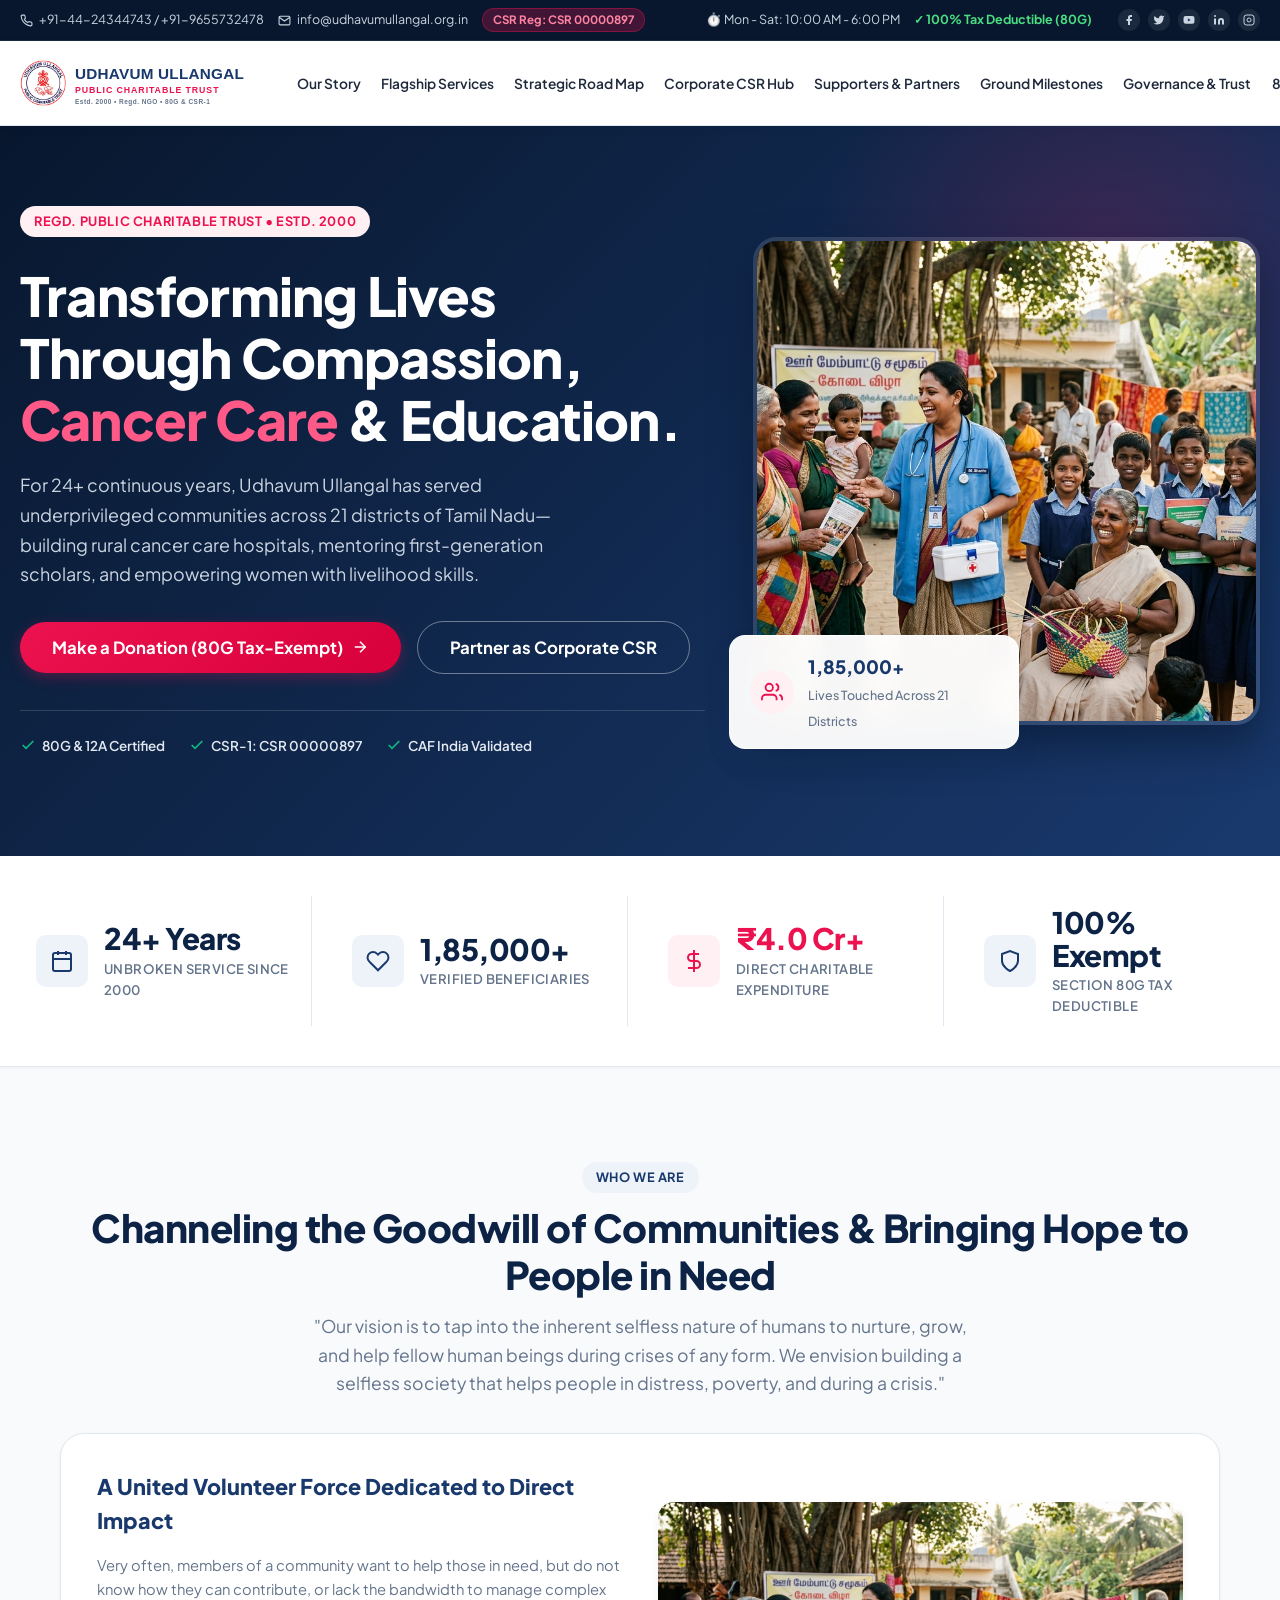
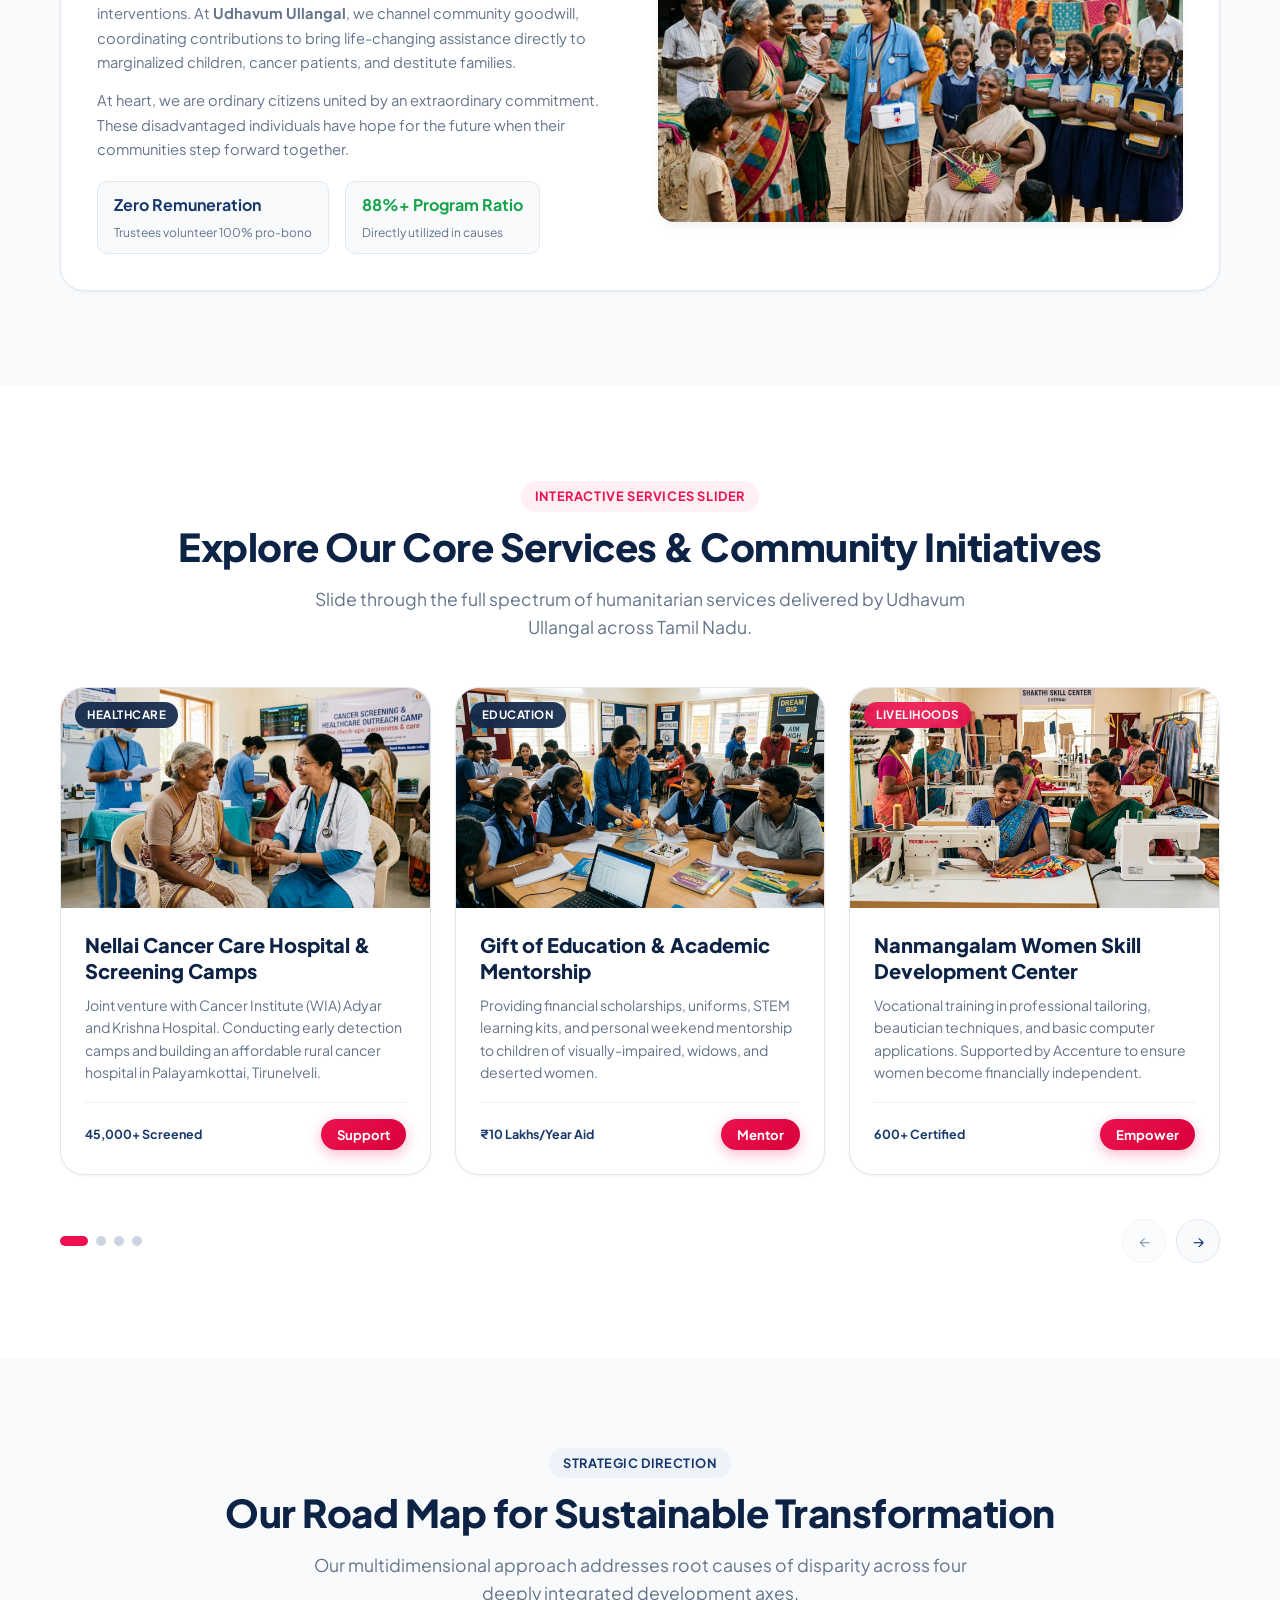
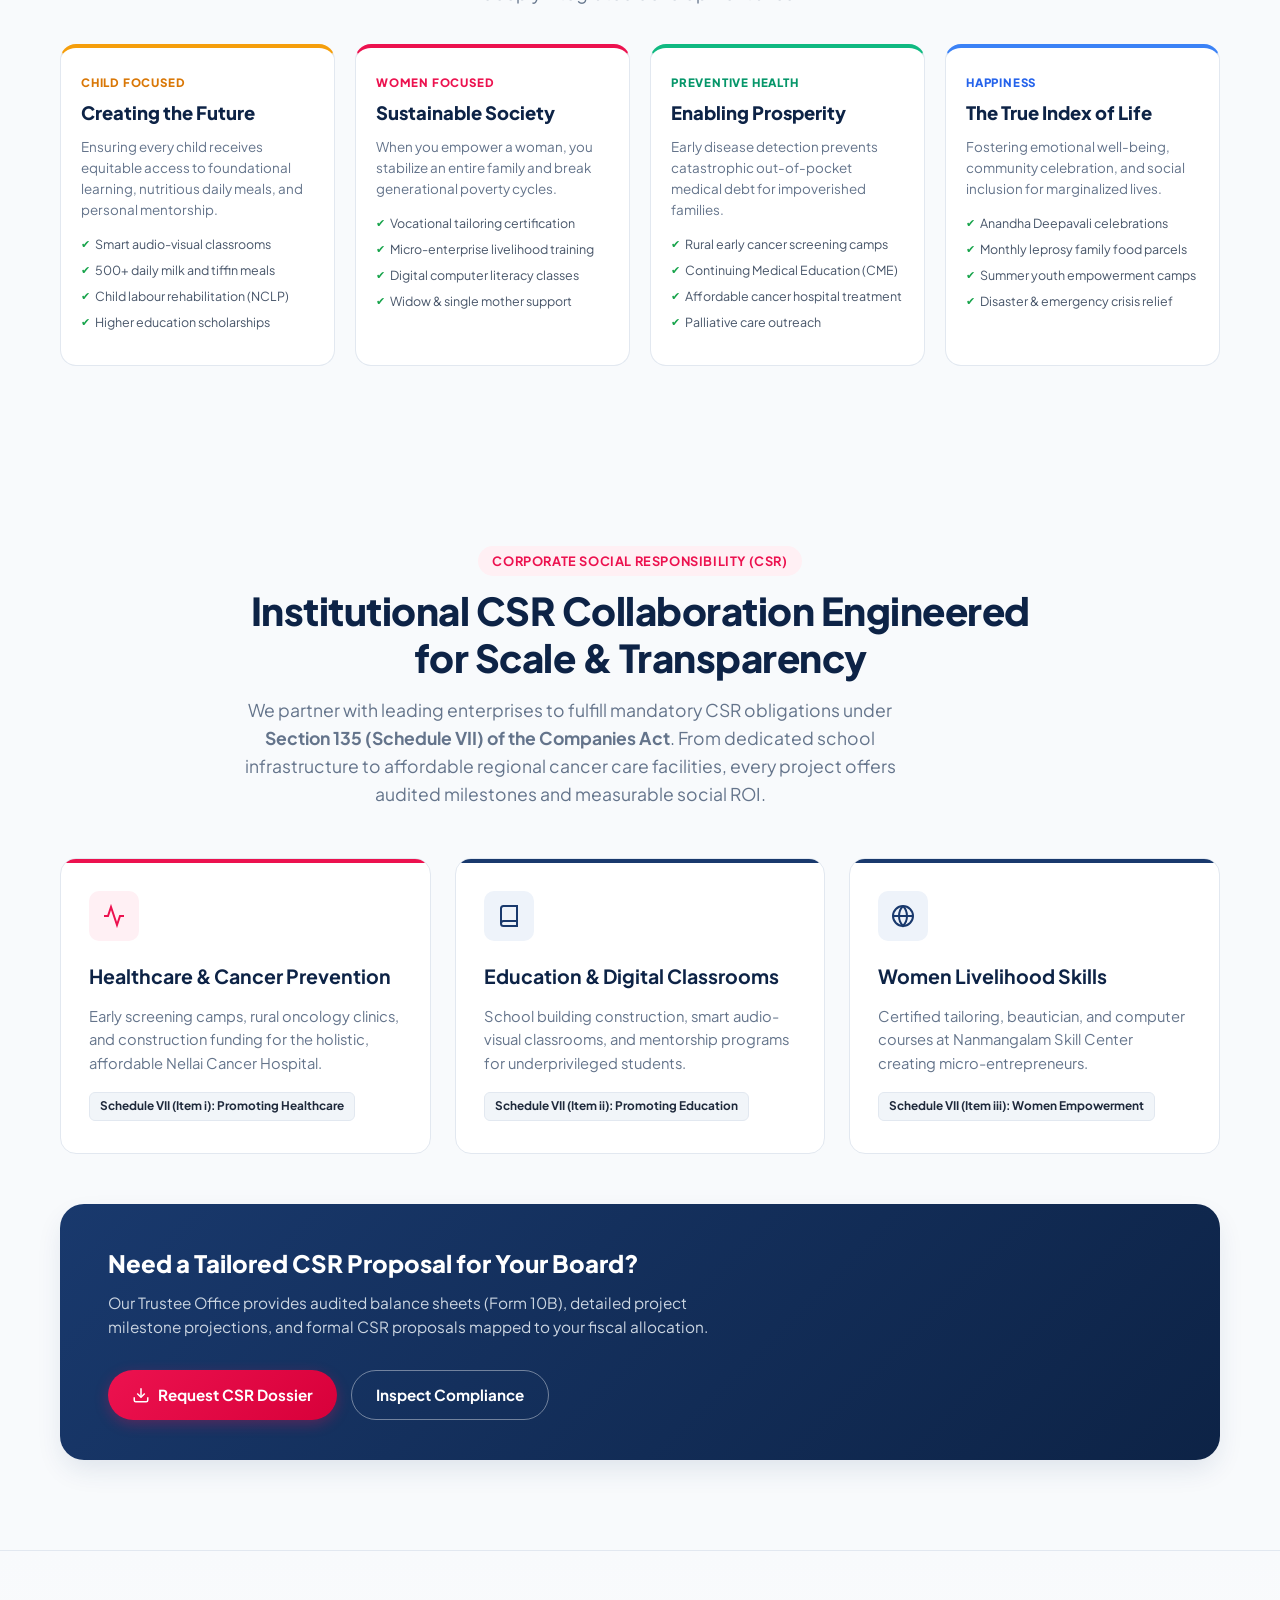
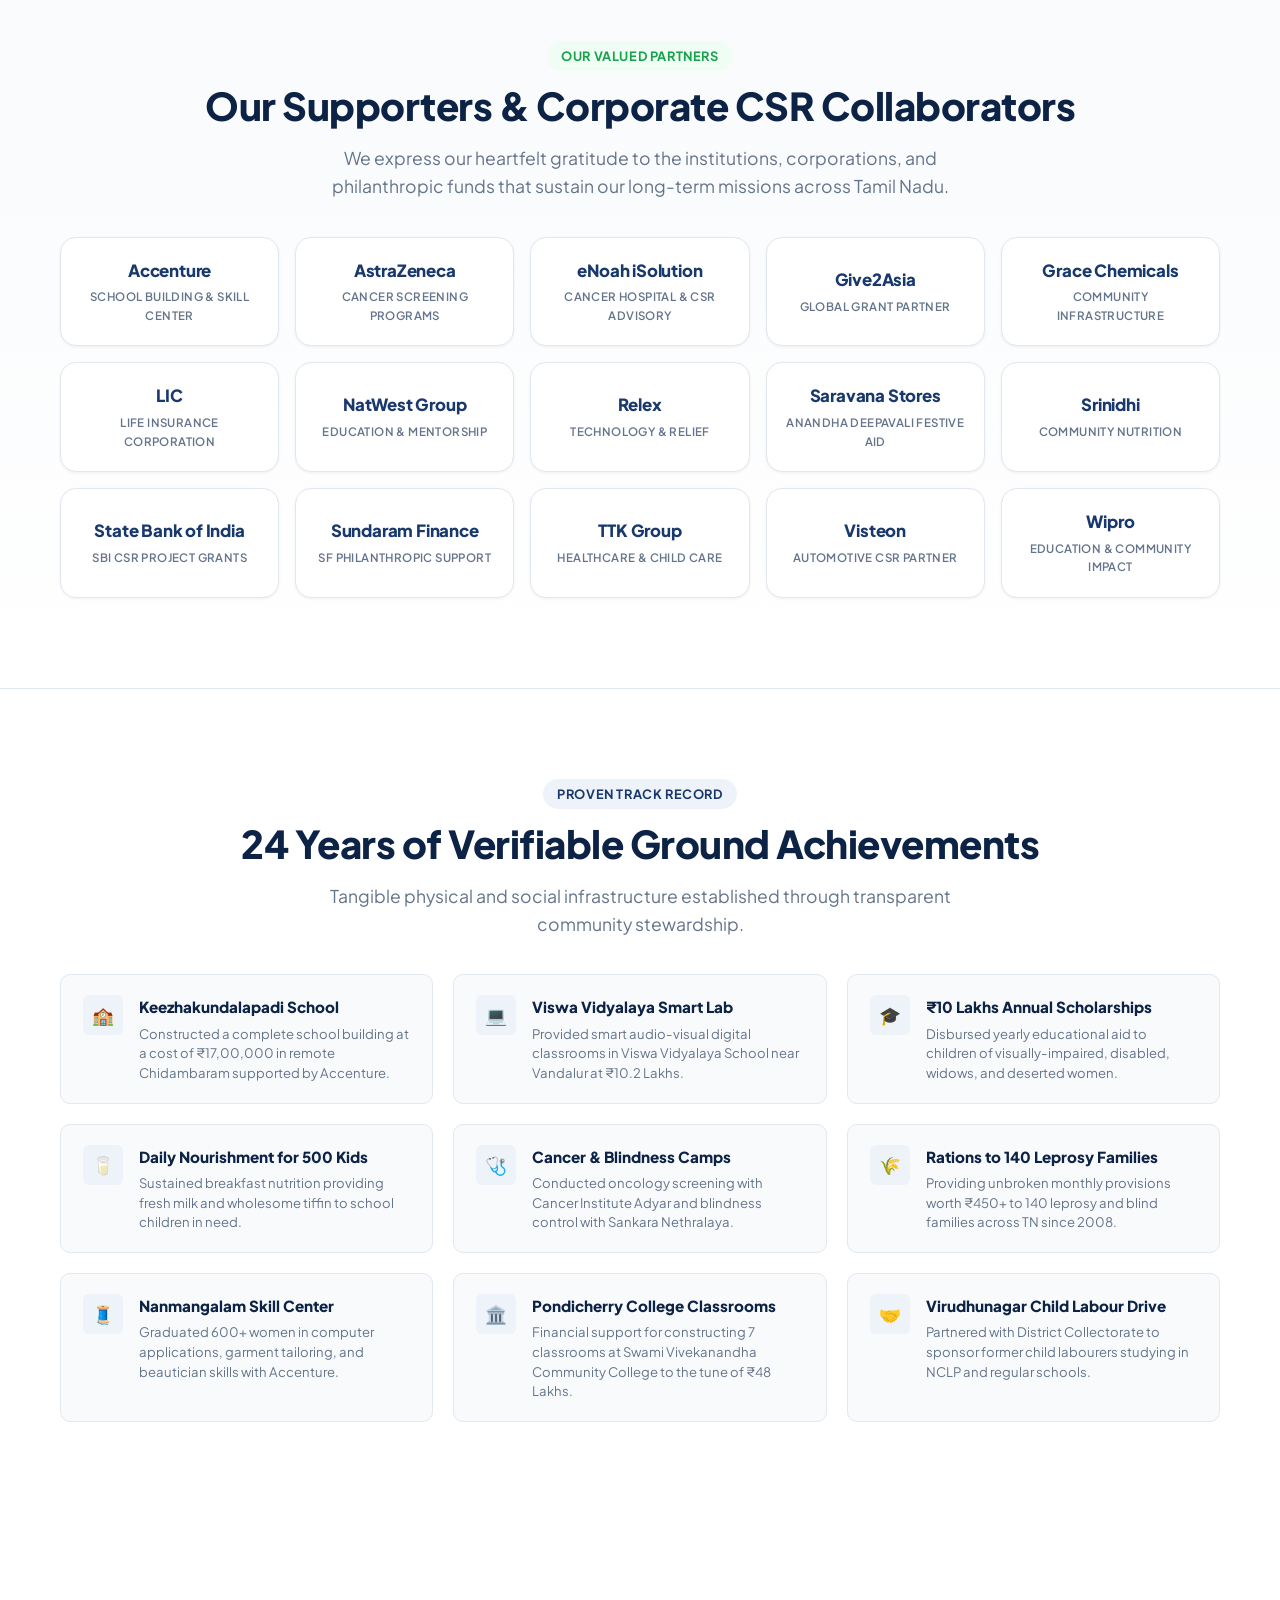
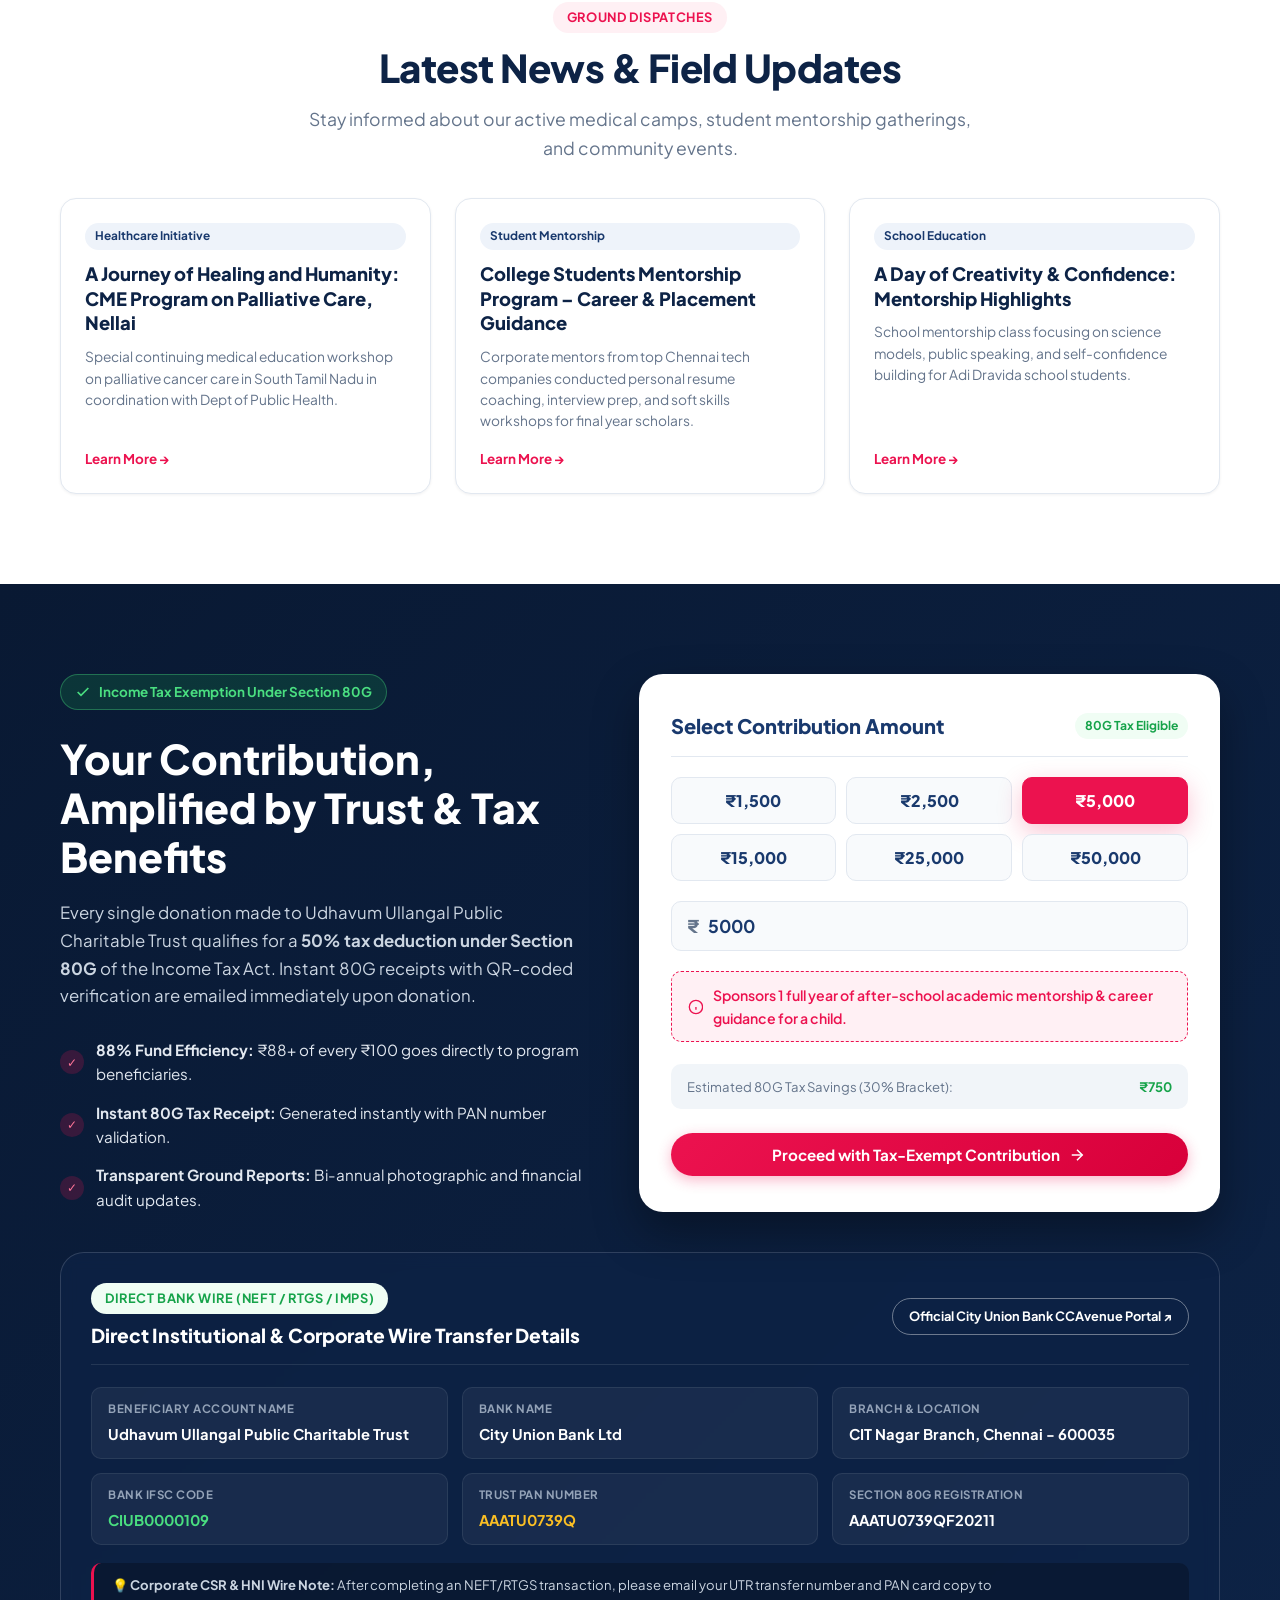
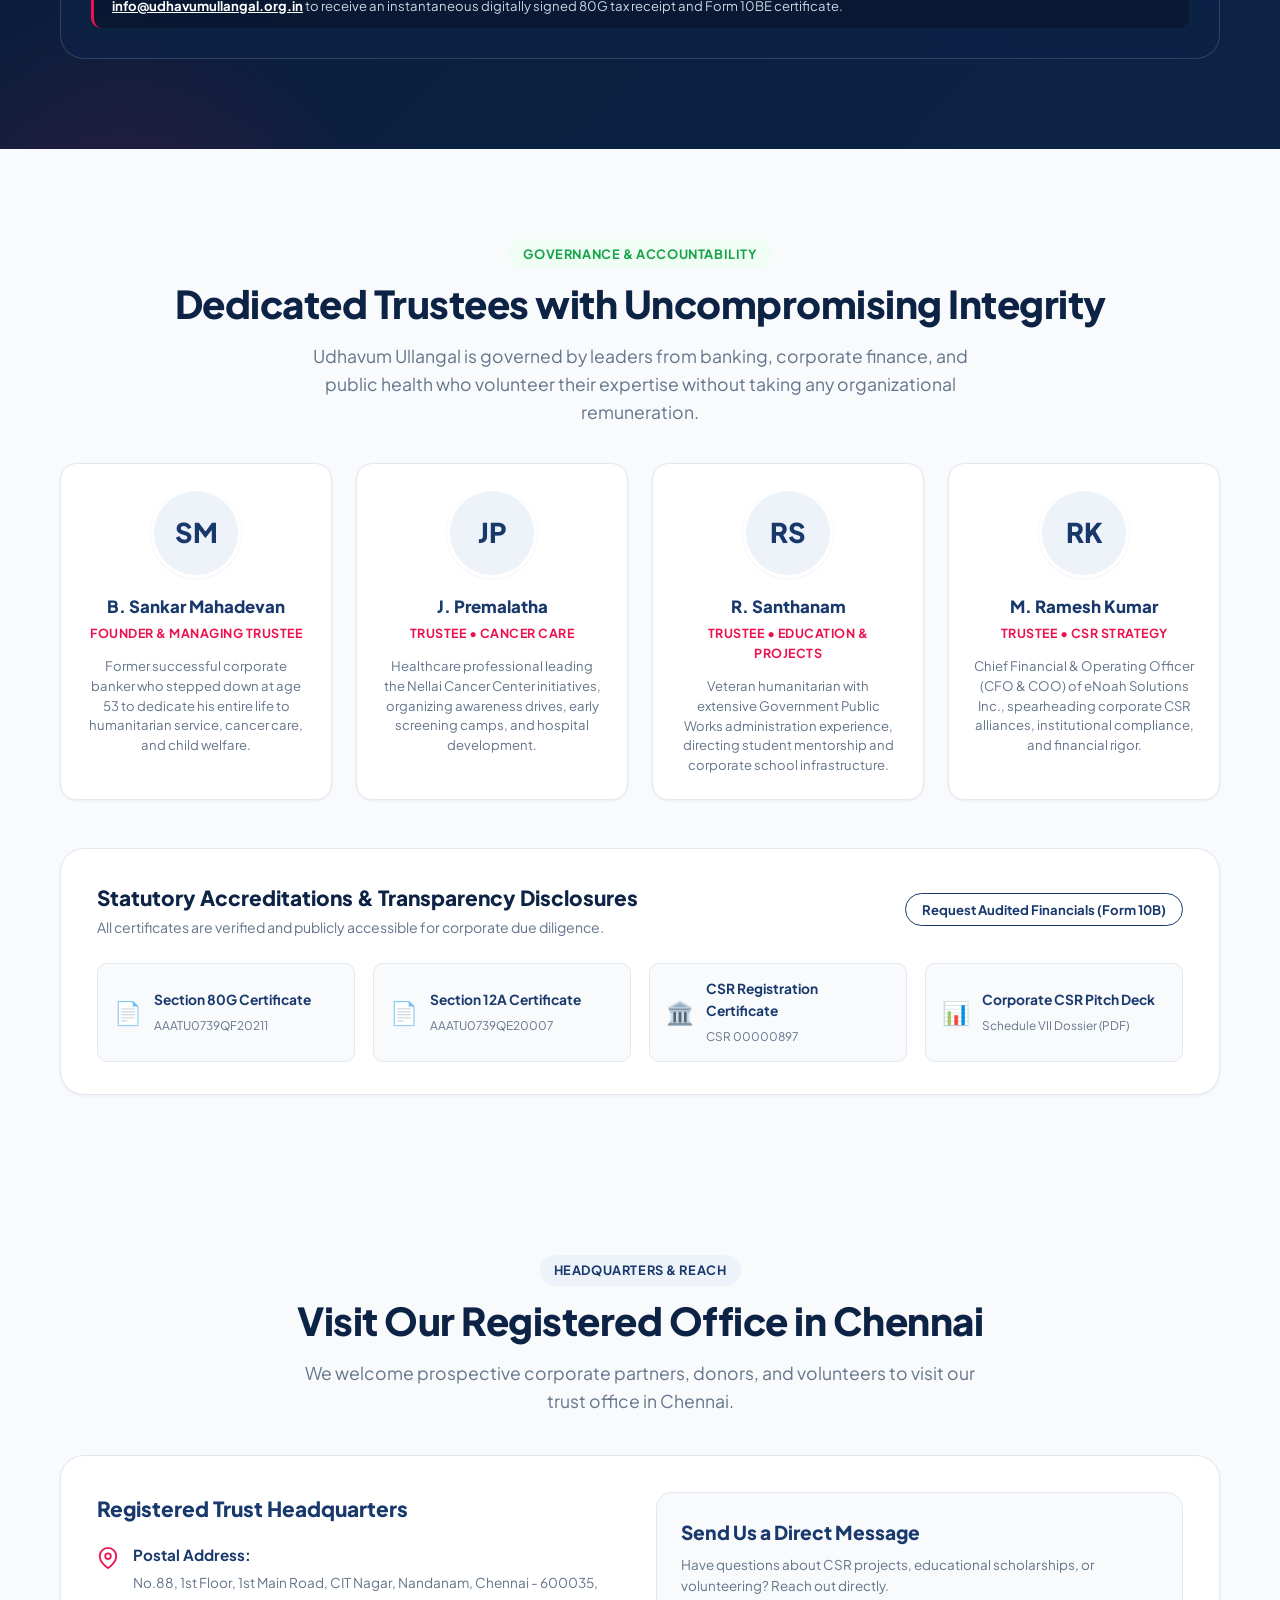
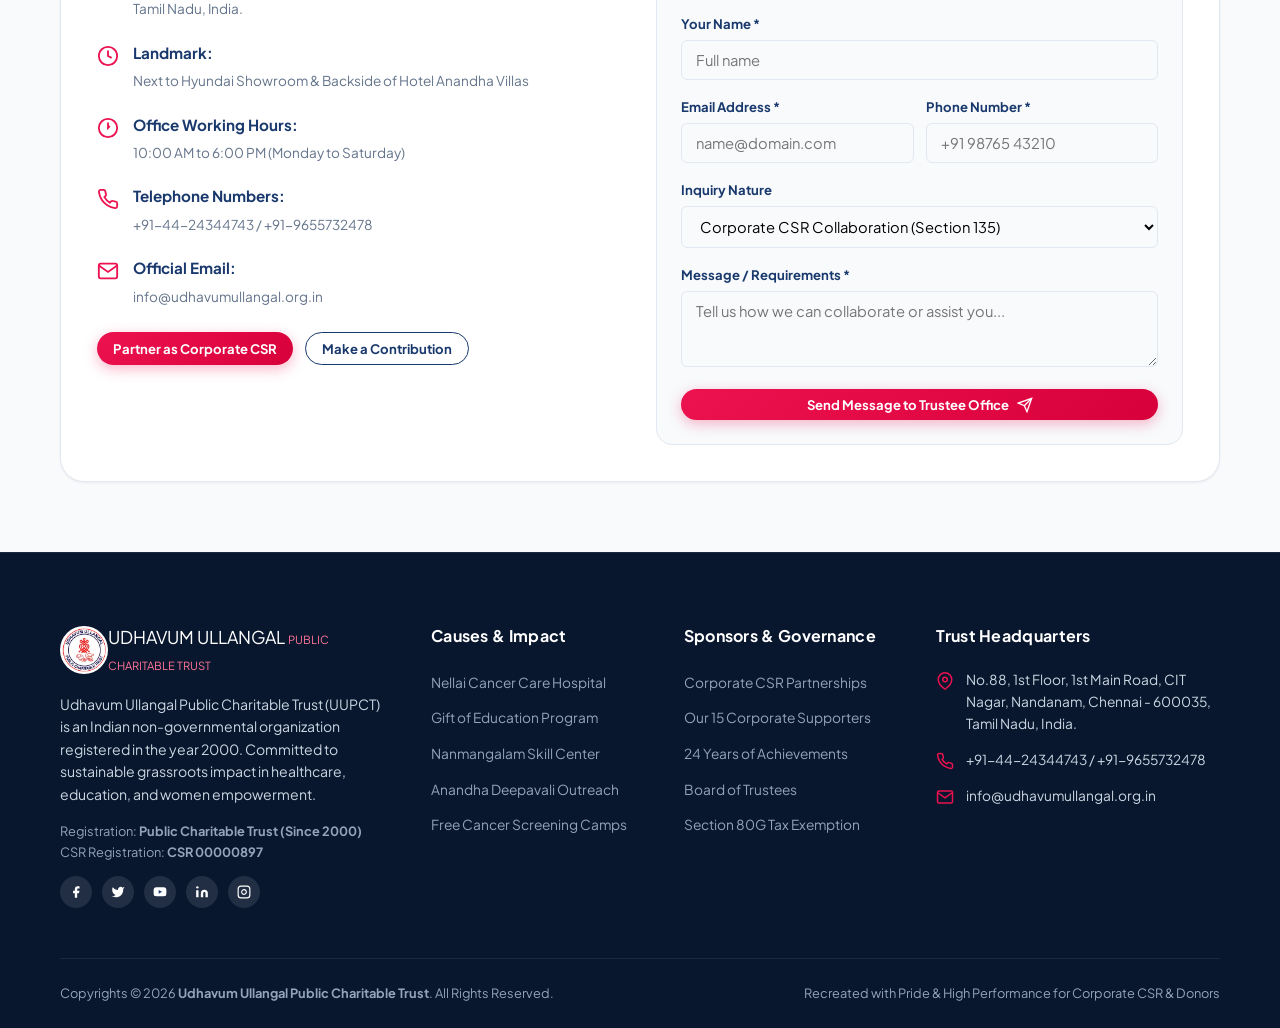
==== commit 8367f13a: "feat: implement responsive mobile and iPad design system with off-canvas drawer and sticky action ba" ====
--- a/index.html
+++ b/index.html
@@ -2,7 +2,7 @@
 <html lang="en">
 <head>
   <meta charset="UTF-8">
-  <meta name="viewport" content="width=device-width, initial-scale=1.0">
+  <meta name="viewport" content="width=device-width, initial-scale=1.0, viewport-fit=cover">
   <title>Udhavum Ullangal Public Charitable Trust | NGO in Chennai, Tamil Nadu</title>
   
   <!-- SEO & Social Meta Tags -->
@@ -103,17 +103,50 @@
         <img src="assets/logo.svg" alt="Udhavum Ullangal Public Charitable Trust" class="brand-logo-img" width="280" height="56">
       </a>
 
-      <!-- Desktop & Mobile Navigation -->
+      <!-- Desktop & Mobile Navigation Drawer -->
       <nav class="nav-menu" id="navMenu" aria-label="Main Navigation">
-        <a href="#about" class="nav-link">Our Story</a>
-        <a href="#services-slider" class="nav-link">Services</a>
-        <a href="#roadmap" class="nav-link">Road Map</a>
-        <a href="#csr" class="nav-link">Corporate CSR</a>
-        <a href="#supporters" class="nav-link">Supporters</a>
-        <a href="#achievements" class="nav-link">Achievements</a>
-        <a href="#governance" class="nav-link">Governance</a>
-        <a href="#donate" class="nav-link">Donate</a>
-        <a href="#contact" class="nav-link">Contact</a>
+        <div class="mobile-drawer-header">
+          <div class="mobile-drawer-brand">
+            <img src="assets/emblem.png" alt="UUPCT Emblem" width="38" height="38" class="mobile-drawer-emblem">
+            <div>
+              <div class="mobile-drawer-title">Udhavum Ullangal</div>
+              <div class="mobile-drawer-sub">Public Charitable Trust</div>
+            </div>
+          </div>
+          <button class="mobile-drawer-close" id="mobileDrawerCloseBtn" aria-label="Close Navigation Menu">
+            <svg width="22" height="22" viewBox="0 0 24 24" fill="none" stroke="currentColor" stroke-width="2.2"><line x1="18" y1="6" x2="6" y2="18"></line><line x1="6" y1="6" x2="18" y2="18"></line></svg>
+          </button>
+        </div>
+
+        <div class="mobile-drawer-links">
+          <a href="#about" class="nav-link"><span class="nav-num">01</span> Our Story</a>
+          <a href="#services-slider" class="nav-link"><span class="nav-num">02</span> Flagship Services</a>
+          <a href="#roadmap" class="nav-link"><span class="nav-num">03</span> Strategic Road Map</a>
+          <a href="#csr" class="nav-link"><span class="nav-num">04</span> Corporate CSR Hub</a>
+          <a href="#supporters" class="nav-link"><span class="nav-num">05</span> Supporters &amp; Partners</a>
+          <a href="#achievements" class="nav-link"><span class="nav-num">06</span> Ground Milestones</a>
+          <a href="#governance" class="nav-link"><span class="nav-num">07</span> Governance &amp; Trust</a>
+          <a href="#donate" class="nav-link"><span class="nav-num">08</span> 80G Tax Calculator</a>
+          <a href="#contact" class="nav-link"><span class="nav-num">09</span> Contact Us</a>
+        </div>
+
+        <div class="mobile-drawer-footer">
+          <button class="btn btn-primary btn-sm mobile-drawer-btn" onclick="openModal('donateModal'); closeMobileMenu();">
+            <svg width="15" height="15" viewBox="0 0 24 24" fill="currentColor"><path d="M12 21.35l-1.45-1.32C5.4 15.36 2 12.28 2 8.5 2 5.42 4.42 3 7.5 3c1.74 0 3.41.81 4.5 2.09C13.09 3.81 14.76 3 16.5 3 19.58 3 22 5.42 22 8.5c0 3.78-3.4 6.86-8.55 11.54L12 21.35z"/></svg>
+            Donate &amp; Save Tax (80G)
+          </button>
+          <button class="btn btn-outline-navy btn-sm mobile-drawer-btn" onclick="openModal('csrModal'); closeMobileMenu();">
+            <svg width="15" height="15" viewBox="0 0 24 24" fill="none" stroke="currentColor" stroke-width="2"><path d="M16 21v-2a4 4 0 0 0-4-4H5a4 4 0 0 0-4 4v2"/><circle cx="8.5" cy="7" r="4"/><line x1="20" y1="8" x2="20" y2="14"/><line x1="23" y1="11" x2="17" y2="11"/></svg>
+            Corporate CSR Hub
+          </button>
+          <div class="mobile-drawer-contact">
+            <a href="tel:+914426265074" class="drawer-contact-item">
+              <svg width="13" height="13" viewBox="0 0 24 24" fill="none" stroke="currentColor" stroke-width="2"><path d="M22 16.92v3a2 2 0 0 1-2.18 2 19.79 19.79 0 0 1-8.63-3.07 19.5 19.5 0 0 1-6-6 19.79 19.79 0 0 1-3.07-8.67A2 2 0 0 1 4.11 2h3a2 2 0 0 1 2 1.72 12.84 12.84 0 0 0 .7 2.81 2 2 0 0 1-.45 2.11L8.09 9.91a16 16 0 0 0 6 6l1.27-1.27a2 2 0 0 1 2.11-.45 12.84 12.84 0 0 0 2.81.7A2 2 0 0 1 22 16.92z"/></svg>
+              +91 44 2626 5074
+            </a>
+            <span class="drawer-trust-tag">Regd. No. 471/1990 • 80G Certified</span>
+          </div>
+        </div>
       </nav>
 
       <!-- Action Buttons -->
@@ -130,6 +163,7 @@
       </div>
     </div>
   </header>
+  <div class="mobile-nav-backdrop" id="mobileNavBackdrop"></div>
 
   <!-- ==========================================================================
        Hero Section
@@ -1268,6 +1302,22 @@
     </div>
   </div>
 
+  <!-- Floating Mobile Quick Action Bar (Mobile & iPad Compact View) -->
+  <aside class="mobile-sticky-bar" id="mobileStickyBar" aria-label="Quick Actions">
+    <button class="mobile-bar-btn donate" onclick="openModal('donateModal')">
+      <svg width="17" height="17" viewBox="0 0 24 24" fill="currentColor"><path d="M12 21.35l-1.45-1.32C5.4 15.36 2 12.28 2 8.5 2 5.42 4.42 3 7.5 3c1.74 0 3.41.81 4.5 2.09C13.09 3.81 14.76 3 16.5 3 19.58 3 22 5.42 22 8.5c0 3.78-3.4 6.86-8.55 11.54L12 21.35z"/></svg>
+      <span>Donate 80G</span>
+    </button>
+    <button class="mobile-bar-btn csr" onclick="openModal('csrModal')">
+      <svg width="17" height="17" viewBox="0 0 24 24" fill="none" stroke="currentColor" stroke-width="2"><path d="M16 21v-2a4 4 0 0 0-4-4H5a4 4 0 0 0-4 4v2"/><circle cx="8.5" cy="7" r="4"/><line x1="20" y1="8" x2="20" y2="14"/><line x1="23" y1="11" x2="17" y2="11"/></svg>
+      <span>CSR Hub</span>
+    </button>
+    <a href="tel:+914426265074" class="mobile-bar-btn call" aria-label="Call Udhavum Ullangal Trust">
+      <svg width="17" height="17" viewBox="0 0 24 24" fill="none" stroke="currentColor" stroke-width="2"><path d="M22 16.92v3a2 2 0 0 1-2.18 2 19.79 19.79 0 0 1-8.63-3.07 19.5 19.5 0 0 1-6-6 19.79 19.79 0 0 1-3.07-8.67A2 2 0 0 1 4.11 2h3a2 2 0 0 1 2 1.72 12.84 12.84 0 0 0 .7 2.81 2 2 0 0 1-.45 2.11L8.09 9.91a16 16 0 0 0 6 6l1.27-1.27a2 2 0 0 1 2.11-.45 12.84 12.84 0 0 0 2.81.7A2 2 0 0 1 22 16.92z"/></svg>
+      <span>Call</span>
+    </a>
+  </aside>
+
   <!-- Scripts -->
   <script src="js/main.js"></script>
 </body>
--- a/css/style.css
+++ b/css/style.css
@@ -450,9 +450,39 @@
 
 .mobile-menu-btn {
   display: none;
-  font-size: 1.5rem;
+  align-items: center;
+  justify-content: center;
+  width: 44px;
+  height: 44px;
+  border-radius: 8px;
+  background: var(--bg-white);
+  border: 1px solid var(--border-color);
   color: var(--primary-navy);
-  padding: 6px;
+  cursor: pointer;
+  padding: 0;
+  transition: all var(--transition-fast);
+}
+
+.mobile-menu-btn:hover {
+  background: var(--bg-light);
+  border-color: #CBD5E1;
+}
+
+.mobile-drawer-header,
+.mobile-drawer-footer,
+.mobile-nav-backdrop,
+.mobile-sticky-bar {
+  display: none;
+}
+
+.nav-num {
+  display: none;
+}
+
+.mobile-drawer-links {
+  display: flex !important;
+  align-items: center !important;
+  gap: clamp(8px, 1.1vw, 15px) !important;
 }
 
 /* ==========================================================================
@@ -1530,69 +1560,7 @@
   }
 }
 
-@media (max-width: 1080px) {
-  .nav-menu {
-    position: fixed;
-    top: 84px;
-    left: 0;
-    right: 0;
-    background-color: var(--bg-white);
-    flex-direction: column;
-    padding: 24px;
-    box-shadow: var(--shadow-lg);
-    border-bottom: 1px solid var(--border-color);
-    transform: translateY(-150%);
-    transition: transform var(--transition-normal);
-    gap: 16px;
-    align-items: flex-start;
-  }
-
-  .nav-menu.open {
-    transform: translateY(0);
-  }
-
-  .mobile-menu-btn {
-    display: block;
-  }
-
-  .header-actions .btn-outline-navy {
-    display: none;
-  }
-}
-
-@media (max-width: 768px) {
-  .topbar {
-    display: none;
-  }
-
-  .stats-grid {
-    grid-template-columns: 1fr;
-  }
-
-  .csr-feature-grid {
-    grid-template-columns: 1fr;
-  }
-
-  .csr-cta-box {
-    padding: 28px 24px;
-  }
-
-  .trustees-grid {
-    grid-template-columns: 1fr;
-  }
-
-  .docs-grid {
-    grid-template-columns: 1fr;
-  }
-
-  .footer-grid {
-    grid-template-columns: 1fr;
-  }
-
-  .tier-grid {
-    grid-template-columns: repeat(2, 1fr);
-  }
-}
+/* Note: Consolidated responsive breakpoints are defined at the bottom of stylesheet */
 
 /* ==========================================================================
    Interactive Services Slider / Carousel
@@ -2070,50 +2038,7 @@
   line-height: 1.5;
 }
 
-/* ==========================================================================
-   Responsive Overrides
-   ========================================================================== */
-@media (max-width: 1024px) {
-  .service-slide {
-    flex: 0 0 calc(50% - 12px);
-  }
-  .roadmap-grid {
-    grid-template-columns: repeat(2, 1fr);
-  }
-  .achievements-grid {
-    grid-template-columns: repeat(2, 1fr);
-  }
-  .supporters-grid-15 {
-    grid-template-columns: repeat(3, 1fr);
-  }
-  .news-grid {
-    grid-template-columns: repeat(2, 1fr);
-  }
-  .contact-office-card {
-    grid-template-columns: 1fr;
-  }
-}
-
-@media (max-width: 640px) {
-  .service-slide {
-    flex: 0 0 100%;
-  }
-  .roadmap-grid {
-    grid-template-columns: 1fr;
-  }
-  .achievements-grid {
-    grid-template-columns: 1fr;
-  }
-  .supporters-grid-15 {
-    grid-template-columns: repeat(2, 1fr);
-  }
-  .news-grid {
-    grid-template-columns: 1fr;
-  }
-  .bank-wire-grid {
-    grid-template-columns: 1fr !important;
-  }
-}
+/* Responsive overrides consolidated at bottom */
 
 /* ==========================================================================
    Bank Wire Panel (NEFT / RTGS) for Institutional & CSR Donors
@@ -2231,4 +2156,662 @@
   padding: 24px;
 }
 
-
+/* ==========================================================================
+   CONSOLIDATED MOBILE & TABLET (iPAD) RESPONSIVE DESIGN SYSTEM
+   ========================================================================== */
+
+/* --------------------------------------------------------------------------
+   Tablet & iPad Pro / Air Landscape (max-width: 1080px)
+   -------------------------------------------------------------------------- */
+@media (max-width: 1080px) {
+  /* Header & Mobile Drawer Navigation */
+  .main-header .container-wide {
+    height: 76px;
+  }
+
+  .brand-logo-img {
+    height: 46px;
+    max-width: 240px;
+  }
+
+  .mobile-menu-btn {
+    display: flex !important;
+  }
+
+  .header-actions #csrHeaderBtn {
+    display: none !important;
+  }
+
+  .header-actions #donateHeaderBtn {
+    padding: 8px 14px;
+    font-size: 0.8rem;
+  }
+
+  /* Backdrop Overlay */
+  .mobile-nav-backdrop {
+    display: block !important;
+    position: fixed;
+    inset: 0;
+    background: rgba(9, 25, 51, 0.68);
+    backdrop-filter: blur(6px);
+    -webkit-backdrop-filter: blur(6px);
+    z-index: 1040;
+    opacity: 0;
+    pointer-events: none;
+    transition: opacity 0.3s cubic-bezier(0.16, 1, 0.3, 1);
+  }
+
+  .mobile-nav-backdrop.active {
+    opacity: 1;
+    pointer-events: auto;
+  }
+
+  /* Off-Canvas Slide Drawer from Right */
+  .nav-menu {
+    position: fixed !important;
+    top: 0 !important;
+    right: 0 !important;
+    bottom: 0 !important;
+    left: auto !important;
+    width: min(360px, 86vw) !important;
+    height: 100vh !important;
+    height: 100dvh !important;
+    background: #FFFFFF !important;
+    z-index: 1050 !important;
+    display: flex !important;
+    flex-direction: column !important;
+    justify-content: space-between !important;
+    padding: 0 !important;
+    margin: 0 !important;
+    box-shadow: -12px 0 36px rgba(0, 0, 0, 0.28) !important;
+    transform: translateX(105%) !important;
+    transition: transform 0.32s cubic-bezier(0.16, 1, 0.3, 1) !important;
+    overflow-y: auto !important;
+    -webkit-overflow-scrolling: touch !important;
+    border-left: 1px solid var(--border-color);
+  }
+
+  .nav-menu.open {
+    transform: translateX(0) !important;
+  }
+
+  .mobile-drawer-header {
+    display: flex !important;
+    align-items: center;
+    justify-content: space-between;
+    padding: 16px 20px;
+    border-bottom: 1px solid var(--border-color);
+    background: #F8FAFC;
+    flex-shrink: 0;
+  }
+
+  .mobile-drawer-brand {
+    display: flex;
+    align-items: center;
+    gap: 10px;
+  }
+
+  .mobile-drawer-emblem {
+    width: 36px;
+    height: 36px;
+    object-fit: contain;
+  }
+
+  .mobile-drawer-title {
+    font-size: 0.95rem;
+    font-weight: 800;
+    color: var(--primary-navy);
+    line-height: 1.2;
+  }
+
+  .mobile-drawer-sub {
+    font-size: 0.7rem;
+    color: var(--accent-crimson);
+    font-weight: 700;
+    text-transform: uppercase;
+    letter-spacing: 0.5px;
+  }
+
+  .mobile-drawer-close {
+    width: 38px;
+    height: 38px;
+    border-radius: 8px;
+    display: flex;
+    align-items: center;
+    justify-content: center;
+    background: #E2E8F0;
+    border: none;
+    color: var(--primary-navy);
+    cursor: pointer;
+    transition: background var(--transition-fast);
+  }
+
+  .mobile-drawer-close:hover {
+    background: #CBD5E1;
+  }
+
+  .mobile-drawer-links {
+    display: flex !important;
+    flex-direction: column !important;
+    padding: 14px 12px !important;
+    gap: 3px !important;
+    flex-grow: 1 !important;
+    overflow-y: auto !important;
+  }
+
+  .mobile-drawer-links .nav-link {
+    display: flex !important;
+    align-items: center !important;
+    padding: 11px 14px !important;
+    border-radius: 8px !important;
+    font-size: 0.92rem !important;
+    color: var(--primary-navy-deep) !important;
+    font-weight: 600 !important;
+    line-height: 1.3 !important;
+    transition: background 0.2s, color 0.2s !important;
+  }
+
+  .mobile-drawer-links .nav-link:hover,
+  .mobile-drawer-links .nav-link:active {
+    background: #F1F5F9 !important;
+    color: var(--accent-crimson) !important;
+  }
+
+  .mobile-drawer-links .nav-link::after {
+    display: none !important;
+  }
+
+  .nav-num {
+    display: inline-block !important;
+    font-size: 0.72rem;
+    font-weight: 800;
+    color: var(--accent-crimson);
+    background: rgba(236, 18, 79, 0.08);
+    padding: 2px 6px;
+    border-radius: 4px;
+    margin-right: 12px;
+  }
+
+  .mobile-drawer-footer {
+    display: flex !important;
+    flex-direction: column !important;
+    padding: 16px 18px 24px !important;
+    border-top: 1px solid var(--border-color);
+    background: #F8FAFC;
+    gap: 10px !important;
+    flex-shrink: 0;
+  }
+
+  .mobile-drawer-btn {
+    width: 100% !important;
+    justify-content: center !important;
+    padding: 12px !important;
+    font-size: 0.88rem !important;
+  }
+
+  .mobile-drawer-contact {
+    display: flex;
+    flex-direction: column;
+    align-items: center;
+    gap: 4px;
+    margin-top: 4px;
+  }
+
+  .drawer-contact-item {
+    display: flex;
+    align-items: center;
+    gap: 6px;
+    color: var(--primary-navy);
+    font-weight: 700;
+    font-size: 0.85rem;
+    text-decoration: none;
+  }
+
+  .drawer-trust-tag {
+    font-size: 0.7rem;
+    color: var(--text-muted);
+    text-align: center;
+  }
+}
+
+/* --------------------------------------------------------------------------
+   iPad & Medium Tablet Viewport (max-width: 1024px)
+   -------------------------------------------------------------------------- */
+@media (max-width: 1024px) {
+  .hero-section {
+    padding: 60px 0 75px;
+  }
+
+  .hero-grid {
+    grid-template-columns: 1fr;
+    gap: 40px;
+  }
+
+  .hero-visual {
+    max-width: 580px;
+    margin: 0 auto;
+    width: 100%;
+  }
+
+  .hero-section h1 {
+    font-size: clamp(2.1rem, 4.2vw, 2.85rem);
+    line-height: 1.25;
+  }
+
+  .stats-grid {
+    grid-template-columns: repeat(2, 1fr);
+    gap: 16px;
+  }
+
+  .service-slide {
+    flex: 0 0 calc(50% - 12px) !important;
+    min-width: 0 !important;
+  }
+
+  .roadmap-grid {
+    grid-template-columns: repeat(2, 1fr);
+    gap: 20px;
+  }
+
+  .csr-feature-grid {
+    grid-template-columns: repeat(2, 1fr);
+    gap: 16px;
+  }
+
+  .supporters-grid-15 {
+    grid-template-columns: repeat(3, 1fr);
+    gap: 14px;
+  }
+
+  .achievements-grid {
+    grid-template-columns: repeat(2, 1fr);
+    gap: 18px;
+  }
+
+  .donation-container {
+    grid-template-columns: 1fr;
+    gap: 32px;
+  }
+
+  .bank-wire-grid {
+    grid-template-columns: repeat(3, 1fr);
+    gap: 12px;
+  }
+
+  .docs-grid {
+    grid-template-columns: repeat(2, 1fr);
+    gap: 16px;
+  }
+
+  .trustees-grid {
+    grid-template-columns: repeat(2, 1fr);
+    gap: 16px;
+  }
+
+  .footer-grid {
+    grid-template-columns: repeat(2, 1fr);
+    gap: 32px;
+  }
+}
+
+/* --------------------------------------------------------------------------
+   Mobile & iPad Portrait Viewport (max-width: 768px)
+   -------------------------------------------------------------------------- */
+@media (max-width: 768px) {
+  body {
+    padding-bottom: 74px; /* Space for floating mobile action bar */
+  }
+
+  .topbar {
+    display: none !important;
+  }
+
+  /* Floating Bottom Quick Action Bar */
+  .mobile-sticky-bar {
+    display: flex !important;
+    position: fixed;
+    bottom: 0;
+    left: 0;
+    right: 0;
+    z-index: 990;
+    background: rgba(255, 255, 255, 0.95);
+    backdrop-filter: blur(14px);
+    -webkit-backdrop-filter: blur(14px);
+    border-top: 1px solid rgba(226, 232, 240, 0.9);
+    box-shadow: 0 -4px 20px rgba(0, 0, 0, 0.08);
+    padding: 8px 16px max(10px, env(safe-area-inset-bottom));
+    gap: 10px;
+    align-items: center;
+    justify-content: space-around;
+  }
+
+  .mobile-bar-btn {
+    flex: 1;
+    display: flex;
+    align-items: center;
+    justify-content: center;
+    gap: 6px;
+    height: 42px;
+    border-radius: var(--radius-full);
+    font-size: 0.82rem;
+    font-weight: 700;
+    text-decoration: none;
+    border: none;
+    cursor: pointer;
+    transition: transform 0.15s ease;
+  }
+
+  .mobile-bar-btn:active {
+    transform: scale(0.97);
+  }
+
+  .mobile-bar-btn.donate {
+    background: linear-gradient(135deg, var(--accent-crimson), #D00F43);
+    color: #FFFFFF;
+    box-shadow: 0 4px 12px rgba(236, 18, 79, 0.35);
+    flex: 1.3;
+  }
+
+  .mobile-bar-btn.csr {
+    background: var(--bg-white);
+    border: 1.5px solid var(--primary-navy);
+    color: var(--primary-navy);
+  }
+
+  .mobile-bar-btn.call {
+    background: #F1F5F9;
+    color: var(--primary-navy-dark);
+    flex: 0.8;
+  }
+
+  /* Typography & Sections */
+  .section-header h2 {
+    font-size: clamp(1.6rem, 5.5vw, 2.1rem);
+  }
+
+  .section-header p {
+    font-size: 0.92rem;
+  }
+
+  .hero-section {
+    padding: 46px 0 58px;
+  }
+
+  .hero-actions {
+    display: flex;
+    flex-direction: column;
+    width: 100%;
+    gap: 12px;
+  }
+
+  .hero-actions .btn {
+    width: 100%;
+    justify-content: center;
+    min-height: 48px;
+    font-size: 0.92rem;
+  }
+
+  .hero-badges {
+    flex-wrap: wrap;
+    gap: 8px 12px;
+  }
+
+  .hero-badge-item {
+    font-size: 0.78rem;
+  }
+
+  .floating-impact-stat {
+    bottom: 12px;
+    right: 12px;
+    padding: 10px 14px;
+    font-size: 0.75rem;
+    border-radius: 12px;
+  }
+
+  .stat-pill-num {
+    font-size: 1.25rem;
+  }
+
+  /* CSR Section */
+  .csr-feature-grid {
+    grid-template-columns: 1fr;
+    gap: 14px;
+  }
+
+  .csr-download-banner {
+    flex-direction: column;
+    align-items: flex-start;
+    gap: 16px;
+    padding: 22px 18px;
+  }
+
+  .csr-download-buttons {
+    width: 100%;
+    flex-direction: column;
+    gap: 10px;
+  }
+
+  .csr-download-buttons .btn {
+    width: 100%;
+    justify-content: center;
+  }
+
+  .csr-cta-box {
+    padding: 26px 18px;
+    text-align: center;
+  }
+
+  .csr-cta-actions {
+    flex-direction: column;
+    width: 100%;
+    gap: 10px;
+  }
+
+  .csr-cta-actions .btn {
+    width: 100%;
+    justify-content: center;
+  }
+
+  /* Supporters & Grids */
+  .supporters-grid-15 {
+    grid-template-columns: repeat(2, 1fr);
+    gap: 10px;
+  }
+
+  .supporter-card {
+    padding: 12px 10px;
+    min-height: 72px;
+  }
+
+  .supporter-name {
+    font-size: 0.82rem;
+  }
+
+  .roadmap-grid {
+    grid-template-columns: 1fr;
+    gap: 14px;
+  }
+
+  .achievements-grid {
+    grid-template-columns: 1fr;
+    gap: 14px;
+  }
+
+  .bank-wire-grid {
+    grid-template-columns: 1fr !important;
+    gap: 10px;
+  }
+
+  .bank-wire-panel {
+    padding: 20px 16px;
+  }
+
+  .bank-wire-header {
+    flex-direction: column;
+    align-items: flex-start;
+    gap: 10px;
+  }
+
+  .docs-grid {
+    grid-template-columns: 1fr;
+    gap: 12px;
+  }
+
+  .trustees-grid {
+    grid-template-columns: 1fr;
+    gap: 12px;
+  }
+
+  .contact-grid {
+    grid-template-columns: 1fr;
+    gap: 24px;
+  }
+
+  .contact-office-card {
+    grid-template-columns: 1fr;
+    padding: 22px 18px;
+  }
+
+  .contact-form-card {
+    padding: 22px 18px;
+  }
+
+  .footer-grid {
+    grid-template-columns: 1fr;
+    gap: 28px;
+  }
+
+  .footer-bottom {
+    flex-direction: column;
+    gap: 12px;
+    text-align: center;
+  }
+
+  /* Modals on Mobile & Tablet */
+  .modal-box {
+    padding: 24px 18px;
+    max-width: 95vw;
+  }
+
+  /* Prevent iOS Safari auto-zoom on input focus */
+  input, select, textarea {
+    font-size: 16px !important;
+  }
+}
+
+/* --------------------------------------------------------------------------
+   Mobile Phones (max-width: 640px & 480px)
+   -------------------------------------------------------------------------- */
+@media (max-width: 640px) {
+  .service-slide {
+    flex: 0 0 100% !important;
+    min-width: 0 !important;
+  }
+
+  .service-slide-image {
+    height: 190px;
+  }
+
+  .service-slide-body {
+    padding: 20px 16px;
+  }
+
+  .service-slide-body h3 {
+    font-size: 1.15rem;
+  }
+
+  .service-slide-body p {
+    font-size: 0.85rem;
+    margin-bottom: 16px;
+  }
+
+  .services-header {
+    flex-direction: column;
+    align-items: flex-start;
+    gap: 16px;
+  }
+
+  .slider-controls {
+    width: 100%;
+    justify-content: space-between;
+  }
+
+  .preset-grid {
+    grid-template-columns: repeat(3, 1fr);
+    gap: 8px;
+  }
+
+  .preset-chip {
+    padding: 10px 4px;
+    font-size: 0.86rem;
+    min-height: 44px;
+  }
+
+  .calculator-results-grid {
+    grid-template-columns: 1fr;
+    gap: 10px;
+  }
+}
+
+@media (max-width: 480px) {
+  .main-header .container-wide {
+    height: 64px;
+    gap: 8px;
+  }
+
+  .brand-logo-img {
+    height: 38px;
+    max-width: 195px;
+  }
+
+  .header-actions .btn-sm {
+    padding: 6px 10px;
+    font-size: 0.74rem;
+  }
+
+  .mobile-menu-btn {
+    width: 38px;
+    height: 38px;
+  }
+
+  .hero-section h1 {
+    font-size: clamp(1.65rem, 7.2vw, 2.05rem);
+  }
+
+  .stats-grid {
+    grid-template-columns: repeat(2, 1fr);
+    gap: 8px;
+  }
+
+  .stat-card {
+    padding: 12px 8px;
+  }
+
+  .stat-num {
+    font-size: 1.35rem;
+  }
+
+  .stat-label {
+    font-size: 0.68rem;
+  }
+
+  .supporters-grid-15 {
+    grid-template-columns: repeat(2, 1fr);
+    gap: 8px;
+  }
+
+  .supporter-card {
+    padding: 12px 6px;
+    min-height: 66px;
+  }
+
+  .supporter-name {
+    font-size: 0.78rem;
+  }
+
+  .preset-chip {
+    font-size: 0.8rem;
+  }
+}
+
+
